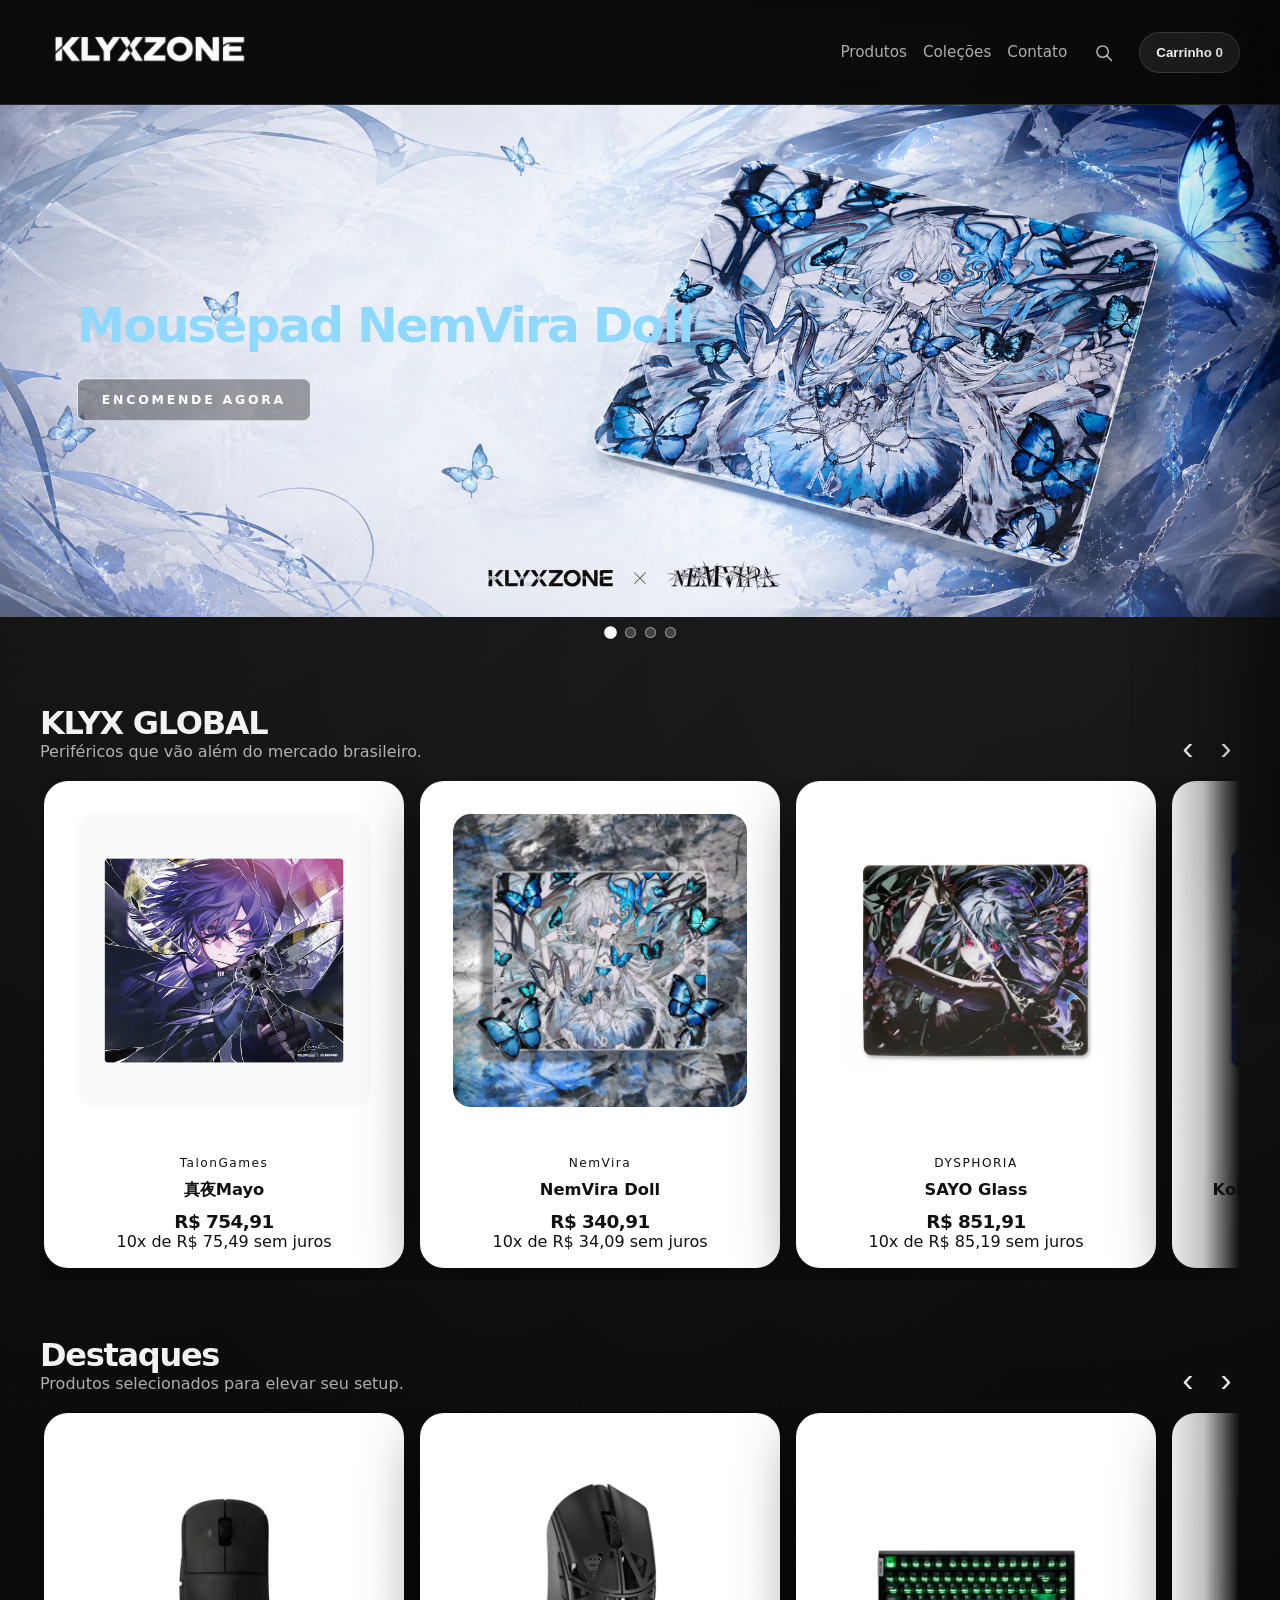
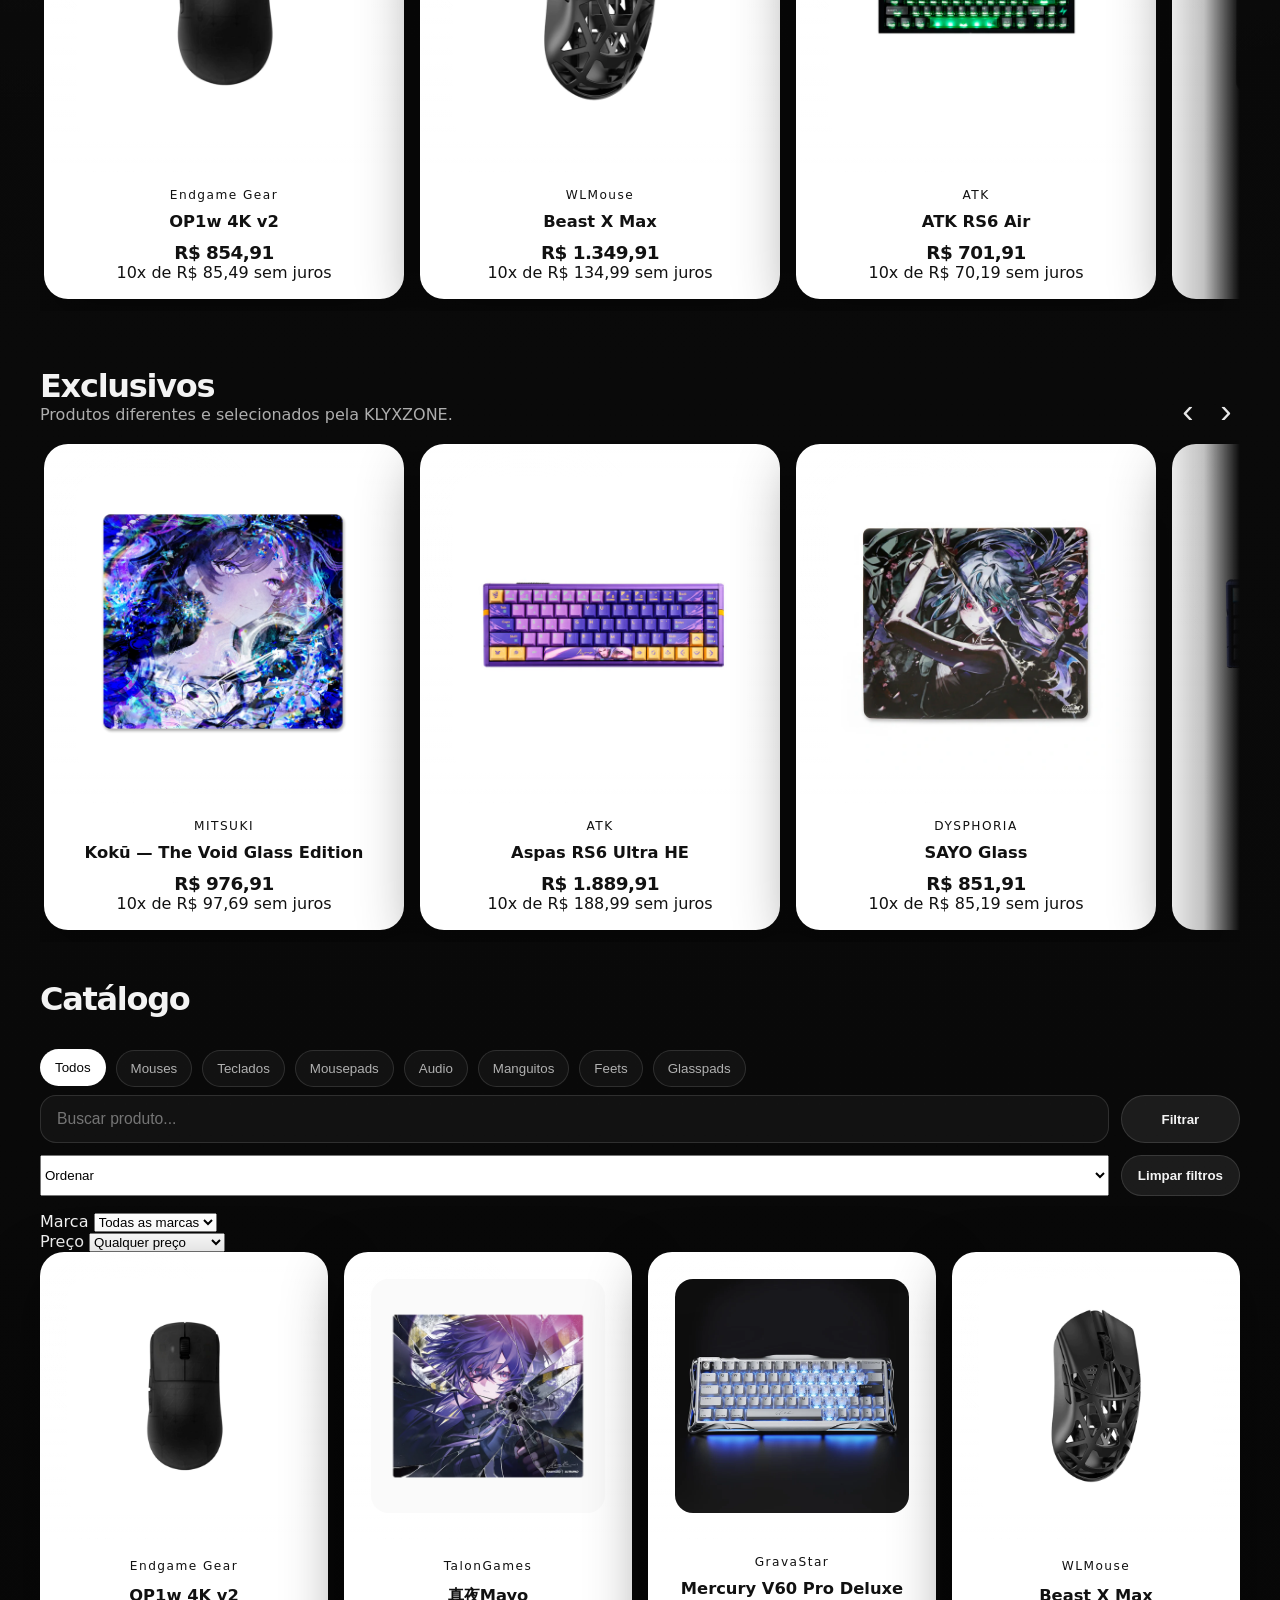
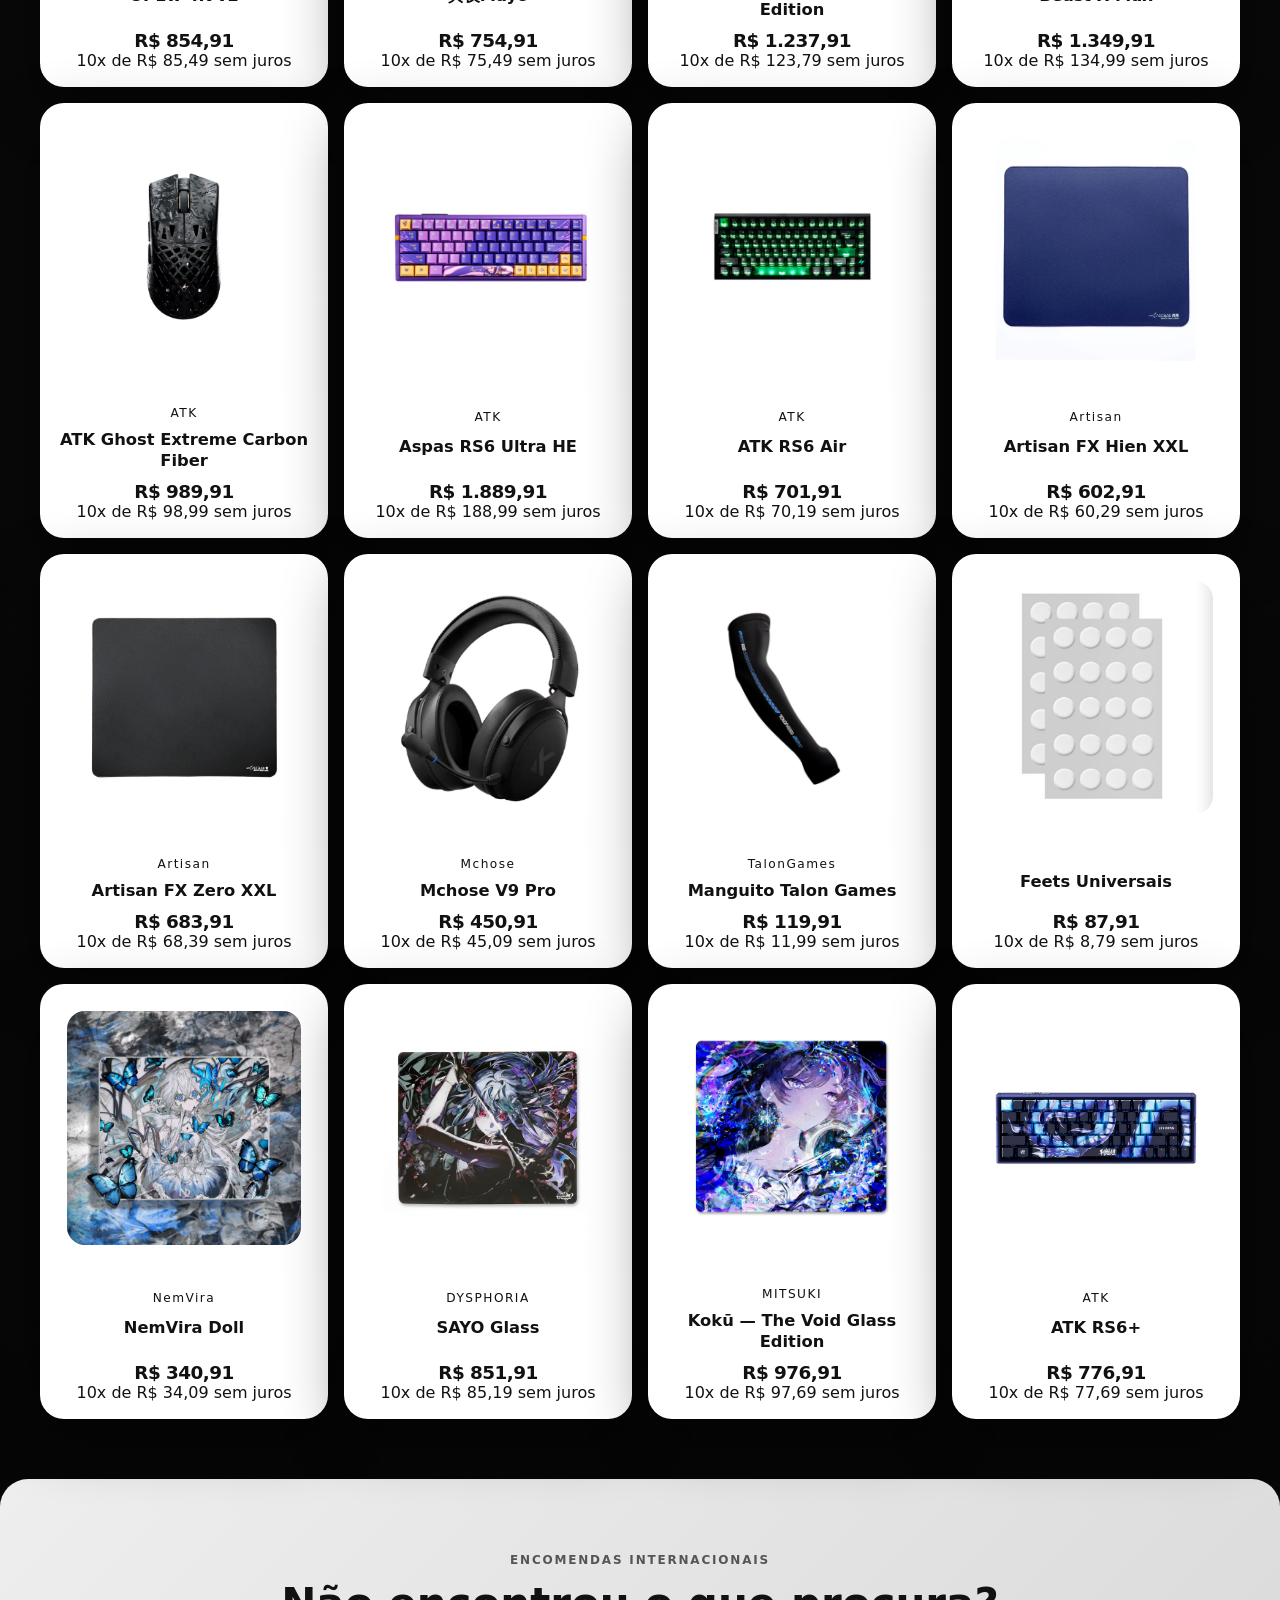
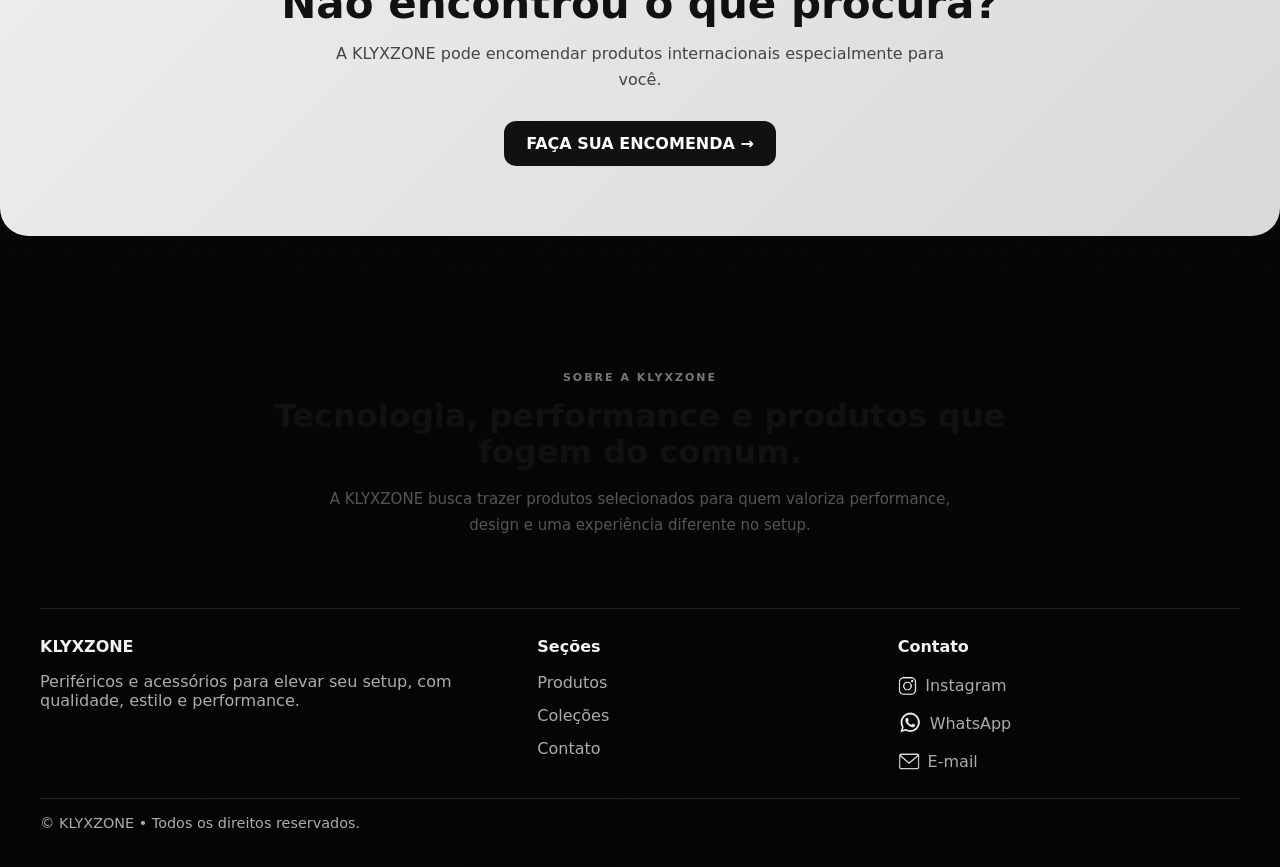
==== index.html @ a70a466b "Update index.html" ====
<!DOCTYPE html>
<html lang="pt-BR">
<head>
  <meta charset="UTF-8" />
  <meta name="viewport" 
    content="width=device-width,
    initial-scale=1.0">
  <link rel="icon" type="image/png"
    href="imagens1/favicon1.jpg">
  <title>KLYXZONE</title>
  <meta name="description" content="Catálogo moderno em preto e branco para a KLYXZONE." />
  <link rel="stylesheet" href="style.css" />
</head>
<body>
  <div class="topbar">
    <div class="wrap nav">
      <div class="brand">
        <img src="imagens1/klyxzone.png" alt="KLYXZONE" />
        
      </div>
      <div class="navlinks">
        <a href="#produtos">Produtos</a>
        <a href="#colecoes">Coleções</a>
        <a href="#contato">Contato</a>

<div class="header-search-wrap">
  <button
    class="header-search-toggle"
    id="headerSearchToggle"
    type="button"
    aria-label="Buscar"
    aria-expanded="false"
  >
    <svg viewBox="0 0 24 24" aria-hidden="true">
      <circle cx="11" cy="11" r="6.5"></circle>
      <line x1="16" y1="16" x2="21" y2="21"></line>
    </svg>
  </button>

  <div class="header-search-box" id="headerSearchBox">

  <input
    id="headerSearch"
    type="text"
    placeholder="Buscar produto..."
    autocomplete="off"
  />

  <div class="header-search-results" id="headerSearchResults"></div>

</div>
</div>

<button class="btn" id="openCart">
  Carrinho <span id="cartCount">0</span>
</button>
        
      </div>
    </div>
  </div>

  <main class="wrap">
   <section class="hero">

  <div class="hero-slider" id="heroSlider">

<!-- =========================
     BANNER 1 — MAYO
========================== -->
<div class="hero-slide active">

  <div class="hero-grid">

    <div class="hero-main">

      <img
        class="hero-banner"
        src="imagens1/bannermayo7.png"
        alt="MAYO ULTRAPAD S3"
      >  
      
      <div class="mayo-content">

  <div class="mayo-label">
    GLASSPAD
  </div>

  <div class="mayo-title">
     真夜 MAYO
  </div>

  <a href="produto.html?id=15" class="mayo-button">
    ENCOMENDE AGORA
  </a>

</div>
    </div>

  </div>

</div>

    <!-- =========================
     BANNER 2 — gravstar
========================== -->
<div class="hero-slide">
  <div class="hero-grid">

    <div class="hero-main">

      <img
        class="hero-banner"
        src="imagens1/gravstarbanner.png"
        alt="Gravastar"
      >

      <div class="gravastar-content">

        <div class="gravastar-title">
          GravaStar
        </div>

        <a href="encomendas.html" class="gravastar-button">
          ENCOMENDE AGORA
        </a>

      </div>

    </div>

  </div>
</div>


    <!-- =========================
     BANNER 3 — NEMVIRA
========================= -->

<div class="hero-slide">

  <div class="hero-grid">

    <div class="hero-main">

      <img
        class="hero-banner"
        src="imagens1/nemvirabanner.png"
        alt="Mousepad NemVira Doll"
      >

      <div class="gravastar-content">

        <div class="gravastar-title">
          Mousepad NemVira Doll
        </div>

        <a href="produto.html?id=10" class="gravastar-button">
          ENCOMENDE AGORA
        </a>

      </div>

    </div>

  </div>

</div>
    
    

    <!-- =========================
         BANNER 3 — ENCOMENDAS
    ========================== -->
    <div class="hero-slide">

  <div class="hero-grid">

    <div class="hero-main hero-order">

      <div class="hero-copy">

        <div class="hero-badge">
          ENCOMENDAS
        </div>

        <div class="eyebrow">
          Produtos exclusivos de fora do Brasil
        </div>

        <h1>
          Encomendas internacionais.
        </h1>

        <p>
          Encontre produtos exclusivos que não estão disponíveis
          no Brasil e deixe a KLYXZONE cuidar da importação para você.
        </p>

        <div class="cta-row">
          <a
            class="btn primary"
            href="encomendas.html"
          >
            Saiba mais →
          </a>
        </div>

      </div>

      <img
        class="hero-banner"
        src="imagens1/bannerglobo.png"
        alt="Encomendas internacionais"
      >

    </div>

  </div>

</div>

  </div>


  <div class="hero-dots" id="heroDots">

    <button
      class="hero-dot active"
      data-slide="0"
      aria-label="Banner 1"
    ></button>

    <button
      class="hero-dot"
      data-slide="1"
      aria-label="Banner 2"
    ></button>

    <button
    class="hero-dot"
    data-slide="2"
    aria-label="Banner 3"
  ></button>

  <button
  class="hero-dot"
  data-slide="3"
  aria-label="Banner 4"
></button>


  </div>

</section>
    <!-- =========================
     KLYX GLOBAL
========================= -->

<section class="section product-shelf" id="global">

  <div class="section-head">
    <div>
      <h2>KLYX GLOBAL</h2>
      <p>Periféricos que vão além do mercado brasileiro.</p>
    </div>

  <div class="shelf-arrows">
    <button class="shelf-arrow shelf-prev" aria-label="Produtos anteriores">‹</button>
    <button class="shelf-arrow shelf-next" aria-label="Próximos produtos">›</button>
      
    </div>
  </div>

  <div class="horizontal-products" id="globalGrid"></div>

</section>


<!-- =========================
     DESTAQUES
========================= -->

<section class="section product-shelf">

  <div class="section-head">
    <div>
      <h2>Destaques</h2>
      <p>Produtos selecionados para elevar seu setup.</p>
    </div>

   <div class="shelf-arrows">
    <button class="shelf-arrow shelf-prev" aria-label="Produtos anteriores">‹</button>
    <button class="shelf-arrow shelf-next" aria-label="Próximos produtos">›</button>
      
  </div>
</div>

  <div class="horizontal-products" id="featuredGrid"></div>

</section>


<!-- =========================
     EXCLUSIVOS
========================= -->

<section class="section product-shelf">

  <div class="section-head">
    <div>
      <h2>Exclusivos</h2>
      <p>Produtos diferentes e selecionados pela KLYXZONE.</p>
    </div>

    <div class="shelf-arrows">
    <button class="shelf-arrow shelf-prev" aria-label="Produtos anteriores">‹</button>
    <button class="shelf-arrow shelf-next" aria-label="Próximos produtos">›</button>
      
  </div>
</div>

  <div class="horizontal-products" id="exclusiveGrid"></div>

</section>

    <section class="section panel" id="produtos">
      <div class="section-head">
        <div>
          <h2>Catálogo</h2>
        </div>
      </div>

      <div class="chips" id="chips"></div>

      <div class="toolbar">

  <input
    class="search"
    id="search"
    type="text"
    placeholder="Buscar produto..."
  />

  <button class="btn" id="toggleFilters">
    Filtrar
  </button>

  <select class="sort-select" id="sortProducts">
    <option value="default">Ordenar</option>
    <option value="price-asc">Menor preço</option>
    <option value="price-desc">Maior preço</option>
    <option value="name-asc">Nome: A–Z</option>
    <option value="name-desc">Nome: Z–A</option>
  </select>

  <button class="btn" id="clearFilters">
    Limpar filtros
  </button>

</div>

<div class="filter-panel" id="filterPanel">

  <div class="filter-group">

    <label for="brandFilter">
      Marca
    </label>

    <select id="brandFilter">
      <option value="all">
        Todas as marcas
      </option>
    </select>

  </div>

  <div class="filter-group">

    <label for="priceFilter">
      Preço
    </label>

    <select id="priceFilter">
      <option value="all">
        Qualquer preço
      </option>
      <option value="300">
        Até R$ 300
      </option>
      <option value="500">
        Até R$ 500
      </option>
      <option value="700">
        Até R$ 700
      </option>
      <option value="1000">
        Até R$ 1.000
      </option>
      <option value="1500">
        Até R$ 1.500
      </option>
      <option value="1500plus">
        Acima de R$ 1.500
      </option>
    </select>

  </div>

</div>
      <div class="grid" id="grid"></div>
    </section>
  </main>


  <!-- DESTAQUE DE ENCOMENDAS -->
<section class="order-highlight">
  <div class="order-highlight-content">
    <span class="order-highlight-label">ENCOMENDAS INTERNACIONAIS</span>

    <h2>Não encontrou o que procura?</h2>

    <p>
      A KLYXZONE pode encomendar produtos internacionais
      especialmente para você.
    </p>

    <a href="encomendas.html" class="order-highlight-button">
      FAÇA SUA ENCOMENDA →
    </a>
  </div>
</section>

  <!-- SOBRE A KLYXZONE -->
<section class="about-klyxzone">
  <div class="about-klyxzone-content">
    <span class="about-klyxzone-label">SOBRE A KLYXZONE</span>

    <h2>Tecnologia, performance e produtos que fogem do comum.</h2>

    <p>
      A KLYXZONE busca trazer produtos selecionados para quem valoriza
      performance, design e uma experiência diferente no setup.
    </p>
  </div>
</section>
  

  <footer class="wrap" id="contato">
    <div class="footer-grid">
      <div>
        <h3>KLYXZONE</h3>
        <p>
          Periféricos e acessórios para elevar seu setup, com qualidade, estilo e performance.
        </p>
      </div>
      <div>
        <h3>Seções</h3>
        <a href="#produtos">Produtos</a>
        <a href="#colecoes">Coleções</a>
        <a href="#contato">Contato</a>
      </div>
      <div>
        <h3>Contato</h3>
        <a href="https://www.instagram.com/klyxzone/"target="_blank">
          <img src="imagens1/icones/instagram1.png"
          alt="instagram1">
          Instagram
        </a>
        <a href="https://wa.me/5531972247548?text=Olá!%20Gostaria%20de%20saber%20mais%20sobre%20os%20produtos%20da%20KLYXZONE." target="_blank">
          <img src="imagens1/icones/whatsapp1.png"
          alt="whatsapp1">
          WhatsApp
        </a>
        <a href="#">
          <img src="imagens1/icones/email1.png"
            alt="email1">
          E-mail</a>
      </div>
    </div>
    <div class="copyright">
         © KLYXZONE • Todos os direitos reservados.
    </div>
  </footer>

  <div class="overlay" id="overlay"></div>
  <aside class="drawer" id="drawer" aria-hidden="true">
    <div class="drawer-head">
      <strong>Carrinho</strong>
      <button class="btn" id="closeCart">Fechar</button>
    </div>
    <div class="drawer-body" id="cartItems"></div>
    <div class="drawer-foot">
      <div class="totals">
        <span>Itens</span>
        <strong id="cartItemsCount">0</strong>
      </div>
      <div class="totals">
        <span>Total</span>
        <strong id="cartTotal">R$ 0,00</strong>
      </div>
      <button class="btn primary"
        id="checkoutButton">Finalizar pedido</
                                              button>
    </div>
  </aside>
  <script src="script.js"></script>

<script>
  const headerSearchWrap =
    document.querySelector(".header-search-wrap");

  const headerSearchToggle =
    document.getElementById("headerSearchToggle");

  const headerSearch =
    document.getElementById("headerSearch");

  const headerSearchResults =
    document.getElementById("headerSearchResults");

  const moneyHeaderSearch = value =>
    value.toLocaleString("pt-BR", {
      style: "currency",
      currency: "BRL"
    });

  headerSearchToggle.addEventListener("click", () => {
    const isOpen =
      headerSearchWrap.classList.toggle("active");

    headerSearchToggle.setAttribute(
      "aria-expanded",
      isOpen
    );

    if (isOpen) {
      setTimeout(() => {
        headerSearch.focus();
      }, 300);
    } else {
      headerSearch.value = "";
      headerSearchResults.innerHTML = "";
      headerSearchResults.classList.remove("active");
    }
  });

  headerSearch.addEventListener("input", () => {
    const query =
      headerSearch.value.trim().toLowerCase();

    headerSearchResults.innerHTML = "";

    if (!query) {
      headerSearchResults.classList.remove("active");
      return;
    }

    const results = products
      .filter(product =>
        [
          product.name,
          product.desc,
          product.category,
          product.brand
        ]
          .filter(Boolean)
          .join(" ")
          .toLowerCase()
          .includes(query)
      )
      .slice(0, 5);

    if (!results.length) {
      headerSearchResults.innerHTML = `
        <div class="header-search-no-results">
          <strong>Não encontrou o que procura?</strong>
          <span>A KLYXZONE pode encomendar para você.</span>
          <a href="encomendas.html">
            FAÇA SUA ENCOMENDA →
          </a>
        </div>
      `;

      headerSearchResults.classList.add("active");
      return;
    }

    results.forEach(product => {
      const result =
        document.createElement("div");

      result.className =
        "header-search-result";

      result.innerHTML = `
        ${
          product.image
            ? `<img
                src="${product.image}"
                alt="${product.name}"
              >`
            : `<div class="header-search-result-placeholder"></div>`
        }

        <div class="header-search-result-info">

          <div class="header-search-result-name">
            ${product.name}
          </div>

          <div class="header-search-result-meta">
            ${product.brand || product.category}
          </div>

          <div class="header-search-result-price">
            ${moneyHeaderSearch(product.price)}
          </div>

        </div>
      `;

      result.addEventListener("click", () => {
        localStorage.setItem(
          "klyxSelectedProduct",
          JSON.stringify(product)
        );

        window.location.href =
          `produto.html?id=${product.id}`;
      });

      headerSearchResults.appendChild(result);
    });

    headerSearchResults.classList.add("active");
  });

  document.addEventListener("click", event => {
    if (!headerSearchWrap.contains(event.target)) {
      headerSearchWrap.classList.remove("active");

      headerSearchToggle.setAttribute(
        "aria-expanded",
        "false"
      );

      headerSearchResults.innerHTML = "";

      headerSearchResults.classList.remove("active");
    }
  });
</script>

</body>
</body>
---- style.css ----
:root {
      --bg: #070707;
      --bg-2: #0f0f10;
      --card: rgba(255,255,255,0.04);
      --card-2: rgba(255,255,255,0.07);
      --text: #f3f3f3;
      --muted: rgba(243,243,243,0.7);
      --line: rgba(255,255,255,0.12);
      --accent: #ffffff;
      --accent-2: #d8d8d8;
      --shadow: 0 20px 60px rgba(0,0,0,0.45);
      --radius: 24px;
    }
    * { box-sizing: border-box; }
    html { scroll-behavior: smooth; }
    body {
      margin: 0;
      font-family: Inter, ui-sans-serif, system-ui, -apple-system, BlinkMacSystemFont, "Segoe UI", Roboto, Arial, sans-serif;
      color: var(--text);
      background:
        radial-gradient(circle at top left, rgba(255,255,255,0.08), transparent 30%),
        radial-gradient(circle at 80% 10%, rgba(255,255,255,0.06), transparent 22%),
        linear-gradient(180deg, #050505, #0a0a0a 35%, #050505);
      min-height: 100vh;
    }
    a { color: inherit; text-decoration: none; }
    .wrap {
      width: min(1800px, calc(100% - 80px));
      margin: 0 auto;
    }
    .topbar {
      position: sticky;
      top: 0;
      z-index: 50;
      backdrop-filter: blur(14px);
      background: rgba(7,7,7,0.72);
      border-bottom: 1px solid var(--line);
    }
    .nav {
      display: flex;
      align-items: center;
      justify-content: space-between;
      gap: 16px;
      padding: 14px 0;
    }
    .brand {
      display: flex;
      align-items: center;
    }
    .brand img {
      width: 220px;
      height: auto;
      display: block;
      object-fit: contain;
      border-radius: 0;
      background: transparent;
      box-shadow: none;
}
    .brand strong {
      display: block;
      font-size: 1.05rem;
      letter-spacing: 0.12em;
    }
    .brand span {
      display: block;
      font-size: 0.84rem;
      color: var(--muted);
      margin-top: 2px;
    }
    .navlinks {
      display: flex;
      align-items: center;
      gap: 16px;
      flex-wrap: wrap;
      justify-content: flex-end;
      color: var(--muted);
      font-size: 0.95rem;
    }
    .navlinks a:hover { color: var(--text); }
     .hero {
      padding: 0 0 10px;
      width: 100vw;
      margin-left: calc(50% - 50vw);
    }
    .hero-grid {
      display: grid;
      grid-template-columns: 2fr;
      gap: 20px;
      align-items: stretch;
    }
    .hero-side, .product, .collection {
      border: 1px solid var(--line);
      background: linear-gradient(180deg, rgba(255,255,255,0.06), rgba(255,255,255,0.03));
      box-shadow: var(--shadow);
      border-radius: var(--radius);
    }
    .hero-main {
      padding: 0;
      position: relative;
      overflow: hidden;
      width: 100%;
      height: auto;
      min-height: 0;
    }
    .hero-main::after {
      content: "";
      position: absolute;
      inset: auto -80px -120px auto;
      width: 360px;
      height: 360px;
      background: radial-gradient(circle, rgba(255,255,255,0.16), transparent 68%);
      filter: blur(4px);
    }
    .k-letter {
      width: 116px;
      height: 116px;
      border-radius: 28px;
      background: #fff;
      display: grid;
      place-items: center;
      box-shadow: 0 15px 40px rgba(255,255,255,0.08);
      margin-bottom: 20px;
    }
    .k-letter img {
      width: 100%;
      height: 100%;
      object-fit: cover;
      border-radius: 28px;
    }
    .eyebrow {
      color: var(--accent-2);
      text-transform: uppercase;
      letter-spacing: 0.24em;
      font-size: 0.72rem;
      margin-bottom: 12px;
    }
    h1 {
      margin: 0;
      font-size: clamp(2.3rem, 5vw, 5.1rem);
      line-height: 0.95;
      letter-spacing: -0.06em;
      max-width: 10ch;
    }
    .hero p {
      color: var(--muted);
      max-width: 58ch;
      line-height: 1.7;
      margin: 18px 0 24px;
      font-size: 1rem;
    }
    .cta-row {
      display: flex;
      gap: 12px;
      flex-wrap: wrap;
    }
    .btn {
      border: 1px solid var(--line);
      background: rgba(255,255,255,0.08);
      color: var(--text);
      padding: 12px 16px;
      border-radius: 999px;
      font-weight: 600;
      cursor: pointer;
      transition: transform .2s ease, background .2s ease, border-color .2s ease;
    }
    .btn:hover { transform: translateY(-1px); background: rgba(255,255,255,0.12); }
    .btn.primary {
      background: #fff;
      color: #050505;
      border-color: #fff;
    }
    .hero-side {
      padding: 22px;
      display: grid;
      gap: 14px;
    }
    .stat {
      padding: 16px;
      border: 1px solid var(--line);
      border-radius: 20px;
      background: rgba(255,255,255,0.04);
    }
    .stat strong {
      display: block;
      font-size: 1.7rem;
      line-height: 1;
    }
    .stat span {
      color: var(--muted);
      font-size: 0.9rem;
    }
    .chips {
      display: flex;
      gap: 10px;
      flex-wrap: wrap;
      padding: 18px 0 8px;
    }
    .chip {
      padding: 10px 14px;
      border-radius: 999px;
      border: 1px solid var(--line);
      background: rgba(255,255,255,0.04);
      color: var(--muted);
      cursor: pointer;
      transition: background .2s ease, color .2s ease, transform .2s ease;
    }
    .chip.active, .chip:hover {
      background: #fff;
      color: #050505;
      transform: translateY(-1px);
    }
    .section {
      padding: 18px 0 0;
    }
    .section-head {
      display: flex;
      align-items: end;
      justify-content: space-between;
      gap: 20px;
      margin: 18px 0 14px;
    }
    .section-head h2 {
      margin: 0;
      font-size: clamp(1.35rem, 3vw, 2rem);
      letter-spacing: -0.04em;
    }
    .section-head p {
      margin: 0;
      color: var(--muted);
    }
    .panel {
      padding: 20px 0;
    }
    .toolbar {
      display: grid;
      grid-template-columns: 1fr auto;
      gap: 12px;
      margin-bottom: 16px;
    }
    .search {
      width: 100%;
      border: 1px solid var(--line);
      border-radius: 16px;
      background: rgba(255,255,255,0.04);
      color: var(--text);
      padding: 14px 16px;
      outline: none;
      font-size: 0.98rem;
    }
    .grid {
      display: grid;
      grid-template-columns: repeat(4, 1fr);
      gap: 16px;
    }
    /* =========================
   VITRINES HORIZONTAIS
========================= */

    .product-shelf {
      margin-top: 20px;
    }

    .shelf-arrows {
      display: flex;
      align-items: center;
      gap: 10px;
    }

    .shelf-arrow {
      width: 28px;
      height: 28px;
      padding: 0;
      border: 0;
      background: transparent;
      color: rgba(255,255,255,0.9);
      font-size: 34px;
      font-weight: 200;
      line-height: 1;
      display: flex;
      align-items: center;
      justify-content: center;
      cursor: pointer;
      transition: opacity .2s ease, transform .2s ease;
    }

    .shelf-arrow:hover {
      opacity: 0.65;
    }

    .shelf-prev:hover {
      transform: translateX(-2px);
    }

    .shelf-next:hover {
      transform: translateX(2px);
    }

    .product-shelf .section-head {
      margin-bottom: 16px;
    }

    .horizontal-products {
      display: flex;
      gap: 16px;
      overflow-x: auto;
      overflow-y: hidden;
      padding: 4px 4px 12px;
      scroll-behavior: smooth;
      scrollbar-width: thin;
    }

    .horizontal-products .product {
      flex: 0 0 360px;
      width: 360px;
      min-width: 360px;
    }

    .horizontal-products::-webkit-scrollbar {
  height: 4px;
}

   .horizontal-products::-webkit-scrollbar-track {
     background: transparent;
   }

   .horizontal-products::-webkit-scrollbar-thumb {
     background: rgba(255,255,255,0.12);
     border-radius: 999px;
    }

    .horizontal-products {
      scrollbar-width: thin;
      scrollbar-color: rgba(255,255,255,0.12) transparent;
    }
    .product {
      overflow: hidden;
      display: flex;
      flex-direction: column;
      min-height: 100%;
    }
    .thumb {
      aspect-ratio: 1 / 1;
      background:
        radial-gradient(circle at 30% 30%, rgba(255,255,255,0.12), transparent 35%),
        linear-gradient(180deg, rgba(255,255,255,0.12), rgba(255,255,255,0.03));
      border-bottom: 1px solid var(--line);
      display: grid;
      place-items: center;
      position: relative;
      overflow: hidden;
    }
    .thumb img {
  width: 82%;
  height: 82%;
  object-fit: cover;
  border-radius: 18px;
  box-shadow: none;
  background: #fff;

  position: absolute;
  inset: 0;
  margin: auto;

  transition: opacity .3s ease;
}

.thumb .product-image {
  z-index: 2;
  opacity: 1;
}

.thumb .product-image-hover {
  z-index: 1;
  opacity: 0;
}

.product:hover .product-image {
  opacity: 0;
}

.product:hover .product-image-hover {
  opacity: 1;
}

    .thumb:hover img {
      filter: grayscale(0.2) contrast(1.1);
    }
    .thumb .fallback {
      width: 78%;
      height: 78%;
      border-radius: 22px;
      display: grid;
      place-items: center;
      font-size: 2rem;
      font-weight: 800;
      letter-spacing: -0.08em;
      color: #090909;
      background: linear-gradient(145deg, #fff, #bdbdbd);
      z-index: 1;
    }
    .content {
      padding: 16px;
      display: grid;
      gap: 10px;
      flex: 1;
    }
    .tag {
      display: inline-flex;
      width: fit-content;
      gap: 8px;
      align-items: center;
      font-size: 0.76rem;
      color: var(--muted);
      text-transform: uppercase;
      letter-spacing: 0.12em;
    }
    .name {
      margin: 0;
      font-size: 1.02rem;
      line-height: 1.25;
    }
    .desc {
      margin: 0;
      color: var(--muted);
      font-size: 0.92rem;
      line-height: 1.55;
    }
    .price-row {
      display: flex;
      align-items: end;
      justify-content: space-between;
      gap: 10px;
      margin-top: auto;
    }
    .price {
      font-size: 1.15rem;
      font-weight: 800;
      letter-spacing: -0.03em;
    }
    .buy {
      border: 1px solid var(--line);
      background: #fff;
      color: #050505;
      border-radius: 999px;
      padding: 10px 14px;
      font-weight: 700;
      cursor: pointer;
      white-space: nowrap;
    }
 .collections {
  display: grid;
  grid-template-columns: repeat(3, 1fr);
  gap: 16px;
  margin-top: 16px;
  margin-bottom: 28px;
}

.collection {
  position: relative;
  min-height: 110px;
  padding: 20px 52px 20px 20px;
  display: flex;
  align-items: center;
  gap: 18px;
  border: 1px solid var(--line);
  border-radius: 18px;
  background: rgba(255,255,255,0.025);
  transition: border-color .2s ease, background .2s ease;
}

.collection:hover {
  border-color: rgba(255,255,255,0.28);
  background: rgba(255,255,255,0.05);
}

.collection-icon {
  width: 48px;
  height: 48px;
  flex: 0 0 48px;
  display: grid;
  place-items: center;
  color: #fff;
}

.collection-icon svg {
  width: 46px;
  height: 46px;
}

.collection-text {
  display: flex;
  flex-direction: column;
  gap: 5px;
}

.collection strong {
  font-size: 1.1rem;
}

.collection span {
  color: var(--muted);
  line-height: 1.45;
  font-size: 0.9rem;
}

.collection-arrow {
  position: absolute;
  right: 20px;
  top: 50%;
  transform: translateY(-50%);
  font-size: 1.5rem;
  color: #fff;
  transition: transform .2s ease;
}

.collection:hover .collection-arrow {
  transform: translate(4px, -50%);
}
    footer {
      margin-top: 26px;
      padding: 28px 0 36px;
      border-top: 1px solid var(--line);
      color: var(--muted);
    }
    .footer-grid {
      display: grid;
      grid-template-columns: 1.4fr 1fr 1fr;
      gap: 18px;
    }
    .footer-grid h3 {
      color: var(--text);
      margin: 0 0 10px;
      font-size: 1rem;
    }
    .footer-grid a {
      display: flex;
      align-items: center;
      gap: 8px;
      padding: 7px 0;
      color: var(--muted);
    }
    .footer-grid a:hover { color: var(--text); }
.footer-grid a img {
      widht: 24px;
      height: 24px;
      object-fit: contain;
}
.copyright {
      margin-top: 18px;
      padding-top: 16px;
      border-top: 1px solid var(--line);
      font-size: 0.9rem;
    }
    .drawer {
      position: fixed;
      inset: 0 0 0 auto;
      width: min(420px, 100%);
      background: #0b0b0b;
      border-left: 1px solid var(--line);
      box-shadow: -30px 0 80px rgba(0,0,0,0.5);
      transform: translateX(100%);
      transition: transform .28s ease;
      z-index: 80;
      display: flex;
      flex-direction: column;
    }
    .drawer.open { transform: translateX(0); }
    .drawer-head {
      display: flex;
      align-items: center;
      justify-content: space-between;
      padding: 18px;
      border-bottom: 1px solid var(--line);
    }
    .drawer-body {
      padding: 18px;
      overflow-y: auto;
      overflow-x: hidden;
      display: grid;
      gap: 12px;
      min-height: 0;
      overscroll-behavior: contain;
    }
    .cart-item {
      display: grid;
      grid-template-columns: 76px 1fr auto;
      gap: 12px;
      align-items: center;
      padding: 12px;
      border: 1px solid var(--line);
      border-radius: 18px;
      background: rgba(255,255,255,0.04);
    }
    .cart-item img, .cart-item .fallback {
      width: 76px;
      height: 76px;
      border-radius: 16px;
      object-fit: cover;
      background: #fff;
    }
    .cart-item .fallback {
      display: grid;
      place-items: center;
      color: #111;
      font-weight: 800;
    }
    .cart-item strong {
      display: block;
      margin-bottom: 4px;
    }
    .cart-item small {
      color: var(--muted);
    }
.cart-item > div:nth-child(2) {
      min-width: 0;
}
.cart.item small {
      display: block;
      white-space: nowrap;
}
.cart-item > di:nth-child(2) .btn {
      widht:38px;
      height: 38px;
      padding: 0;
      margin-top: 8px;
      display: inline-flex;
      align-items: center;
      justify-content: center;
}
    .drawer-foot {
      margin-top: auto;
      padding: 18px;
      border-top: 1px solid var(--line);
      display: grid;
      gap: 12px;
      flex-shrink: 0;
    }
    .totals {
      display: flex;
      justify-content: space-between;
      color: var(--muted);
    }
    .totals strong {
      color: var(--text);
    }
    .overlay {
      position: fixed;
      inset: 0;
      background: rgba(0,0,0,0.42);
      opacity: 0;
      pointer-events: none;
      transition: opacity .2s ease;
      z-index: 70;
    }
    .overlay.open {
      opacity: 1;
      pointer-events: auto;
    }
.hero-product {
  position: absolute;
  right: 0;
  top: 50%;
  transform: translateY(-50%);

  width: 100%;
  max-width: none;
  height: 100%;

  object-fit: cover;
  object-position: center;

  border-radius: 28px;
  opacity: 0.95;

  -webkit-mask-image: linear-gradient(
    to right,
    transparent 0%,
    rgba(0,0,0,0.35) 12%,
    black 30%,
    black 100%
  );

  mask-image: linear-gradient(
    to right,
    transparent 0%,
    rgba(0,0,0,0.35) 12%,
    black 30%,
    black 100%
  );
}
.quantity-row {
  display: flex;
  align-items: center;
  gap: 8px;
  margin-top: 6px;
  font-size: 13px;
  color: var(--muted);
}

.quantity-row .btn {
  width: 32px;
  height: 32px;
  padding: 0;
  display: inline-flex;
  align-items: center;
  justify-content: center;
  font-size: 14px;
}

.quantity-row span {
  font-size: 13px;
  color: var(--muted);
}
.product {
  transition: transform .3s ease, box-shadow .3s ease;
  opacity: 0;
  transform: translateY(20px);
  animation: fadeInUp .6s ease forwards;
}
.product:hover {
  transform: scale(1.07);
  box-shadow: 0 25px 60px rgba(0,0,0,0.45);
  border-color: rgba(255,255,255,0.25);
}
@keyframes fadeInUp {
  to { opacity: 1; transform: translateY(0); }
}



    @media (max-width: 1024px) {
          .grid, .collections, .footer-grid {
        grid-template-columns: 1fr 1fr;
      }
    }
    @media (max-width: 760px) {

  .wrap {
    width: calc(100% - 28px);
  }

  /* NAVBAR */
  .nav {
    flex-direction: row;
    align-items: center;
    padding: 10px 0;
  }

  .brand {
    gap: 9px;
  }

  .brand img {
    width: 145px;
    height: auto;
    border-radius: 0;
    background: transparent;
    box-shadow: none;
  }

  .brand strong {
    font-size: 0.9rem;
  }

  .brand span {
    font-size: 0.7rem;
  }

  .navlinks {
    gap: 8px;
    flex-wrap: nowrap;
    justify-content: flex-end;
    font-size: 0.75rem;
  }

  .navlinks a {
    display: none;
  }

  .navlinks .btn {
    padding: 9px 11px;
    font-size: 0.75rem;
  }


  /* HERO */
  .hero {
    padding: 18px 0 8px;
  }

  .hero-grid {
    grid-template-columns: 1fr;
  }

  .hero-main {
   min-height: 0;
   height: auto;
   padding: 18px;
   border-radius: 18px;
 }

  .hero-main > *:not(.hero-product) {
    position: relative;
    z-index: 4;
  }


  /* LOGO K */
  .k-letter {
    width: 48px;
    height: 48px;
    border-radius: 13px;
    margin-bottom: 8px;
  }

  .k-letter img {
    border-radius: 13px;
  }


  /* TEXTO DO HERO — MOBILE */

.hero-slide .hero-copy {
  position: relative;
  z-index: 10;
  width: 52%;
  max-width: 52%;
}

.eyebrow {
  font-size: 0.45rem;
  letter-spacing: 0.16em;
  margin-bottom: 6px;
}

h1 {
  font-size: clamp(1.45rem, 6vw, 2rem);
  max-width: 100%;
  line-height: 0.95;
}

.hero p {
  max-width: 100%;
  font-size: 0.62rem;
  line-height: 1.3;
  margin: 6px 0 8px;
}
          /* BOTÕES DO HERO — MOBILE */
.cta-row {
  display: flex;
  gap: 6px;
  margin-top: 8px;
}

.cta-row .btn {
  font-size: 0.65rem;
  padding: 7px 11px;
  white-space: nowrap;
}


  /* BOTÕES DO HERO — MOBILE */

.cta-row {
  display: flex;
  gap: 6px;
  flex-wrap: nowrap;
}

.cta-row .btn {
  padding: 7px 10px;
  font-size: 0.65rem;
  white-space: nowrap;
}


  /* ESCONDE ESTATÍSTICAS NO CELULAR */
  .hero-side {
    display: none;
  }


  /* IMAGEM DO HERO */
  .hero-product {
    right: -3%;
    width: 64%;
    height: 100%;
    max-width: none;

    object-fit: cover;
    object-position: center;

    border-radius: 18px;
    opacity: 0.95;

    z-index: 1;
  }
   /* BANNER DE ENCOMENDAS — MOBILE */

  .hero-copy {
    max-width: 48%;
  }

  .hero-badge {
  font-size: 0.5rem;
  padding: 4px 9px;
  letter-spacing: 0.13em;
  margin-bottom: 7px;
}

  .hero-globe {
  right: 20%;
  width: 100%;
  max-width: none;
  height: 100%;

  object-fit: cover;
  object-position: center;

  opacity: 0.96;

  -webkit-mask-image: none;
  mask-image: none;
}

  .hero-dots {
    gap: 7px;
    margin-top: 7px;
  }

  .hero-dot {
    width: 8px;
    height: 8px;
  }


  /* TÍTULOS */
  .section-head {
    align-items: flex-start;
    flex-direction: column;
    gap: 6px;
  }


  /* COLEÇÕES */
/* COLEÇÕES — MOBILE */
.collections {
  display: grid;
  grid-template-columns: repeat(3, minmax(0, 1fr));
  gap: 12px;
  margin-top: 12px;
  margin-bottom: 18px;
}

.collection {
  min-width: 0;
  min-height: 145px;
  padding: 14px 12px;
  display: flex;
  align-items: flex-start;
  gap: 8px;
  border-radius: 16px;
}

.collection-icon {
  width: 34px;
  height: 34px;
  flex: 0 0 34px;
}

.collection-icon svg {
  width: 34px;
  height: 34px;
}

.collection-text {
  min-width: 0;
  gap: 4px;
}

.collection strong {
  font-size: 0.82rem;
}

.collection span {
  font-size: 0.62rem;
  line-height: 1.35;
}

.collection-arrow {
  right: 9px;
  top: 22px;
  font-size: 1rem;
}


  /* PRODUTOS — 2 POR LINHA */
  .grid {
    grid-template-columns: repeat(2, minmax(0, 1fr));
    gap: 10px;
  }

  .product {
    border-radius: 16px;
  }

  .thumb {
    aspect-ratio: 1 / 1;
  }

  .thumb img {
    width: 86%;
    height: 86%;
  }

  .content {
    padding: 11px;
    gap: 7px;
  }

  .name {
    font-size: 0.88rem;
  }

  .desc {
    font-size: 0.76rem;
    line-height: 1.4;
  }

  .price {
    font-size: 0.92rem;
  }

  .price-row {
    flex-direction: column;
    align-items: flex-start;
  }

  .buy {
    width: 100%;
    text-align: center;
    padding: 8px 10px;
    font-size: 0.78rem;
  }


  /* BUSCA */
  .toolbar {
    grid-template-columns: 1fr;
  }


  /* RODAPÉ */
  .footer-grid {
    grid-template-columns: 1fr;
  }
 VITRINES HORIZONTAIS — MOBILE 

.horizontal-products {
  gap: 10px;
  padding-bottom: 10px;
}

.horizontal-products .product {
  flex: 0 0 220px;
  width: 220px;
  min-width: 220px;
}
}

/* =========================
   HERO — CARROSSEL
========================= */

.hero-slider {
  width: 100%;
  overflow: hidden;
  cursor: grab;
  user-select: none;
  touch-action: pan-y;
}

.hero-slider.dragging {
  cursor: grabbing;
}

.hero-slide {
  display: none;
  width: 100%;
}

.hero-slide.active {
  display: block;
  animation: heroSlideIn 0.55s ease;
}

@keyframes heroSlideIn {
  from {
    opacity: 0;
    transform: translateX(18px);
  }

  to {
    opacity: 1;
    transform: translateX(0);
  }
}

/* TEXTO DO BANNER — ENTRADA SUAVE */

.hero-slide.active .hero-copy {
  animation: heroTextUp 0.65s cubic-bezier(0.22, 1, 0.36, 1) both;
}

@keyframes heroTextUp {
  from {
    opacity: 0;
    transform: translateY(28px);
  }

  to {
    opacity: 1;
    transform: translateY(0);
  }
}


/* =========================
   BANNER DE ENCOMENDAS
========================= */

.hero-order {
  position: relative;
}

.hero-copy {
  position: relative;
  z-index: 5;
  max-width: 48%;
}

.hero-badge {
  display: inline-flex;
  align-items: center;

  padding: 8px 14px;
  margin-bottom: 12px;

  border: 1px solid rgba(255,255,255,0.25);
  border-radius: 999px;

  background: rgba(255,255,255,0.04);

  color: #fff;

  font-size: 0.72rem;
  font-weight: 700;
  letter-spacing: 0.18em;
}

.hero-globe {
  position: absolute;
  right: 0;
  width: 100%;
  max-width: none;
  height: 100%;

  object-fit: cover;
  object-position: right center;

  opacity: 0.96;

  -webkit-mask-image: none;
  mask-image: none;
}


/* =========================
   BOLINHAS
========================= */

.hero-dots {
  display: flex;
  align-items: center;
  justify-content: center;

  gap: 9px;
  margin-top: 10px;
}

.hero-dot {
  width: 11px;
  height: 11px;

  padding: 0;

  border: 1px solid rgba(255,255,255,0.45);
  border-radius: 50%;

  background: rgba(255,255,255,0.18);

  cursor: pointer;

  transition:
    transform .2s ease,
    background .2s ease,
    border-color .2s ease;
}

.hero-dot:hover {
  transform: scale(1.15);
}

.hero-dot.active {
  background: #fff;
  border-color: #fff;
  transform: scale(1.15);
}
/* BANNER 1 — KLYX 3D */
.hero-slide:first-child .hero-product {
  width: 68%;
  height: 100%;
  right: -2%;
  top: 50%;

  object-fit: contain;
  object-position: center;

  transform: translateY(-50%);

  filter: grayscale(1) contrast(1.15);

  z-index: 2;
}

/* BANNER 2 — GLOBO */
.hero-slide:nth-child(4) .hero-globe {
  position: absolute;

  inset: 0;

  width: 102%;
  height: 102%;

  object-fit: cover;
  object-position: right center;

  transform: scale(1.18);
  transform-origin: right center;

  opacity: 0.72;

  z-index: 1;

  -webkit-mask-image: linear-gradient(
    to right,
    transparent 0%,
    rgba(0,0,0,0.08) 20%,
    rgba(0,0,0,0.45) 38%,
    rgba(0,0,0,0.82) 58%,
    black 75%,
    black 100%
  );

  mask-image: linear-gradient(
    to right,
    transparent 0%,
    rgba(0,0,0,0.08) 20%,
    rgba(0,0,0,0.45) 38%,
    rgba(0,0,0,0.82) 58%,
    black 75%,
    black 100%
  );
}

/* TEXTO SEMPRE NA FRENTE */
.hero-slide .hero-copy {
  position: relative;
  z-index: 10;
  width: 50%;
  max-width: 50%;
}


/* MOBILE */
@media (max-width: 760px) {

  .hero-slide:nth-child(4) .hero-globe {
  position: absolute;

  inset: 0;

  width: 100%;
  height: 100%;

  object-fit: cover;
  object-position: right center;

  transform: scale(1.18);
  transform-origin: right center;

  opacity: 1;

  z-index: 1;
}

  .hero-slide .hero-copy {
    z-index: 10;
  }

}
/* =========================
   PRODUCT PAGE
========================= */

/* =========================
   PRODUCT PAGE — GALERIA
========================= */

.product-page {
  display: grid;
  grid-template-columns: minmax(0, 0.92fr) minmax(360px, 0.78fr);
  gap: 42px;
  padding: 32px 0 30px;
  align-items: start;
}

.product-gallery {
  min-width: 0;
  max-width: 760px;
}

/* FOTO PRINCIPAL */
.product-main-image {
  width: 100%;
  aspect-ratio: 1.12 / 1;
  border: 1px solid var(--line);
  border-radius: 22px;
  background: #fff;
  display: flex;
  align-items: center;
  justify-content: center;
  overflow: hidden;
  position: relative;
}

.product-main-image img {
  width: 100%;
  height: 100%;
  object-fit: contain;
  padding: 28px;
  transition: opacity .22s ease, transform .22s ease;
}

/* MINIATURAS */
.product-thumbnails {
  display: flex;
  gap: 10px;
  margin-top: 18px;
  overflow-x: auto;
  scrollbar-width: thin;
  padding-bottom: 3px;
}

.product-thumbnail {
  flex: 0 0 76px;
  width: 76px;
  height: 76px;
  padding: 7px;
  border: 1px solid var(--line);
  border-radius: 12px;
  background: #fff;
  cursor: pointer;
  transition: border-color .2s ease, transform .2s ease;
}

.product-thumbnail:hover {
  transform: translateY(-2px);
}

.product-thumbnail img {
  width: 100%;
  height: 100%;
  object-fit: contain;
}

.product-thumbnail.active {
  border-color: rgba(255,255,255,0.65);
}

.product-info {
  padding: 12px 0;
}

.product-category {
  color: var(--muted);
  font-size: 13px;
  letter-spacing: 0.12em;
  margin-bottom: 12px;
}

.product-info h1 {
  font-size: clamp(2rem, 4vw, 3.4rem);
  line-height: 1;
  margin: 0 0 22px;
}

.product-price {
  font-size: 1.9rem;
  font-weight: 800;
}

.product-installments {
  margin-top: 7px;
  color: var(--muted);
}

.product-installments strong {
  color: var(--text);
}

.product-payment {
  margin-top: 22px;
  padding: 14px;
  border: 1px solid var(--line);
  border-radius: 14px;
  background: rgba(255,255,255,0.03);
  color: var(--muted);
}

.product-quantity {
  margin-top: 28px;
}

.product-quantity > span {
  display: block;
  font-size: 12px;
  letter-spacing: 0.12em;
  color: var(--muted);
  margin-bottom: 10px;
}

.product-quantity-controls {
  width: 190px;
  height: 48px;
  border: 1px solid var(--line);
  border-radius: 12px;
  display: flex;
  align-items: center;
  justify-content: space-between;
  overflow: hidden;
}

.product-quantity-controls button {
  width: 48px;
  height: 100%;
  border: 0;
  background: transparent;
  color: var(--text);
  font-size: 20px;
  cursor: pointer;
}

.product-quantity-controls button:hover {
  background: rgba(255,255,255,0.06);
}

.product-quantity-controls strong {
  font-size: 14px;
}

.product-add-button {
  width: 100%;
  height: 52px;
  margin-top: 18px;
  border: 1px solid rgba(255,255,255,0.2);
  border-radius: 12px;
  background: #fff;
  color: #080808;
  font-weight: 800;
  letter-spacing: 0.12em;
  cursor: pointer;
  transition: .2s ease;
}

.product-add-button:hover {
  background: #e9e9e9;
  transform: translateY(-1px);
}

.product-shipping {
  margin-top: 28px;
  padding-top: 24px;
  border-top: 1px solid var(--line);
}

.shipping-form {
  display: flex;
  gap: 8px;
  margin-top: 12px;
}

.shipping-form input {
  flex: 1;
  min-width: 0;
  height: 44px;
  padding: 0 14px;
  border: 1px solid var(--line);
  border-radius: 10px;
  background: rgba(255,255,255,0.04);
  color: var(--text);
  outline: none;
}

.shipping-form button {
  height: 44px;
  padding: 0 18px;
  border: 1px solid var(--line);
  border-radius: 10px;
  background: rgba(255,255,255,0.08);
  color: var(--text);
  cursor: pointer;
}

.shipping-form button:hover {
  background: rgba(255,255,255,0.13);
}

#shippingResult {
  display: block;
  margin-top: 10px;
  color: var(--muted);
}

.product-description {
  margin-top: 32px;
  line-height: 1.7;
  color: var(--muted);
}

.product-description h2,
.product-specs h2 {
  color: var(--text);
  margin-bottom: 12px;
}

.product-specs {
  padding: 30px 0 80px;
  border-top: 1px solid var(--line);
}

.specs-grid {
  display: grid;
  grid-template-columns: repeat(2, minmax(0, 1fr));
  gap: 12px;
}

.spec-item {
  padding: 18px;
  border: 1px solid var(--line);
  border-radius: 16px;
  background: rgba(255,255,255,0.03);
}


/* CLICÁVEL */

.product {
  cursor: pointer;
}

.product .buy {
  cursor: pointer;
}


/* MOBILE */

@media (max-width: 850px) {

  .product-page {
    grid-template-columns: 1fr;
    gap: 30px;
    padding-top: 25px;
  }

  .product-info h1 {
    font-size: 2.2rem;
    max-width: none;
  }

  .specs-grid {
    grid-template-columns: 1fr;
  }

}

/* =========================
   PÁGINA DE ENCOMENDAS
========================= */

.order-page {
  padding: 70px 0 100px;
  max-width: 1000px;
  margin: 0 auto;
}

.order-header {
  text-align: center;
  margin-bottom: 55px;
}

.order-eyebrow {
  color: var(--muted);
  font-size: 0.72rem;
  letter-spacing: 0.22em;
  margin-bottom: 14px;
}

.order-header h1 {
  max-width: none;
  margin: 0;
  font-size: clamp(2.5rem, 6vw, 5rem);
  line-height: 0.95;
}

.order-header p {
  max-width: 600px;
  margin: 22px auto 0;
  color: var(--muted);
  line-height: 1.7;
}


/* ETAPAS */

.order-steps {
  display: grid;
  gap: 14px;
}

.order-step {
  display: grid;
  grid-template-columns: 70px 1fr;
  gap: 22px;
  align-items: start;

  padding: 26px;

  border: 1px solid var(--line);
  border-radius: 20px;

  background: rgba(255,255,255,0.03);
}

.order-step-number {
  font-size: 0.8rem;
  color: var(--muted);
  letter-spacing: 0.12em;
  padding-top: 5px;
}

.order-step h2 {
  margin: 0 0 8px;
  font-size: 1.15rem;
}

.order-step p {
  margin: 0;
  color: var(--muted);
  line-height: 1.6;
}


/* AVISO */

.order-notice {
  margin-top: 30px;
  padding: 24px;

  border: 1px solid var(--line);
  border-radius: 18px;

  background: rgba(255,255,255,0.025);
}

.order-notice strong {
  display: block;
  margin-bottom: 8px;
}

.order-notice p {
  margin: 0;
  color: var(--muted);
  line-height: 1.6;
}


/* BOTÃO */

.order-action {
  display: flex;
  justify-content: center;
  margin-top: 35px;
}

.order-action .btn {
  padding: 14px 24px;
}


/* MOBILE */

@media (max-width: 760px) {

  .order-page {
    padding: 45px 0 70px;
  }

  .order-header {
    margin-bottom: 35px;
  }

  .order-header h1 {
    font-size: 2.4rem;
  }

  .order-header p {
    font-size: 0.9rem;
  }

  .order-step {
    grid-template-columns: 45px 1fr;
    gap: 12px;
    padding: 20px;
    border-radius: 16px;
  }

  .order-step h2 {
    font-size: 1rem;
  }

  .order-step p {
    font-size: 0.86rem;
  }

}

.product-breadcrumb {
  display: flex;
  align-items: center;
  gap: 8px;
  margin-bottom: 14px;
  color: var(--muted);
  font-size: 0.76rem;
  letter-spacing: 0.02em;
}

.product-breadcrumb a {
  transition: color .2s ease;
}

.product-breadcrumb a:hover {
  color: var(--text);
}

.product-breadcrumb span {
  opacity: 0.55;
}

.product-breadcrumb .current {
  color: rgba(243,243,243,0.5);
}

/* =========================================
   HERO — MAYO
========================================= */

.hero-slider {
  position: relative;
}

.hero-slide:first-child {
  display: block;
  position: relative;
  visibility: visible;
}

.hero-slide:not(:first-child) {
  position: absolute;
  inset: 0;
  width: 100%;
  visibility: hidden;
}


.hero-slide.active {
  visibility: visible;
}


.hero-slide:nth-child(4) .hero-order {
  position: absolute;
  inset: 0;
  width: 100%;
  height: 100%;
}


.hero-slide:nth-child(4) .hero-copy {
  position: absolute;
  left: 4%;
  top: 50%;
  width: 46%;
  max-width: 46%;
  z-index: 10;

  transform: translateY(-50%);
}

.hero-banner {
  display: block;
  width: 100%;
  height: auto;
}

.hero-slide:nth-child(4).active .hero-copy {
  animation: heroOrderTextUp 0.65s cubic-bezier(0.22, 1, 0.36, 1) both;
}

@keyframes heroOrderTextUp {
  from {
    opacity: 0;
    transform: translateY(calc(-50% + 28px));
  }

  to {
    opacity: 1;
    transform: translateY(-50%);
  }
}

.hero-slider img {
  user-select: none;
  -webkit-user-drag: none;
  user-drag: none;
  pointer-events: none;
}

.hero-slide:nth-child(4).active .hero-copy {
  animation: heroOrderTextUp 0.65s cubic-bezier(0.22, 1, 0.36, 1) both;
}

@keyframes heroOrderTextUp {
  from {
    opacity: 0;
    transform: translateY(calc(-50% + 35px));
  }

  to {
    opacity: 1;
    transform: translateY(-50%);
  }
}

/* BOTÃO DO BANNER MAYO */
.mayo-button {
  position: absolute;
  left: 7%;
  top: 68%;
  z-index: 10;

  display: inline-flex;
  align-items: center;
  justify-content: center;

  margin-top: 19px;
  margin-left: -8px;
  

  padding: 11px 20px;

  background: rgba(255, 255, 255, 0.08);
  border: 1px solid rgba(255, 255, 255, 0.8);
  border-radius: 7px;

  color: #fff;
  font-size: 0.78rem;
  font-weight: 700;
  letter-spacing: 0.08em;

  text-decoration: none;
  backdrop-filter: blur(6px);

  opacity: 0;
  transform: translateY(28px);

  animation: mayoButtonUp 0.7s cubic-bezier(0.22, 1, 0.36, 1) 0.25s forwards;
}

.mayo-button:hover {
  background: rgba(255, 255, 255, 0.16);
  border-color: #fff;
}

@keyframes mayoButtonUp {
  from {
    opacity: 0;
    transform: translateY(28px);
  }

  to {
    opacity: 1;
    transform: translateY(0);
  }
}

/* =========================================
   HERO — SLIDES
========================================= */

.hero-slide:first-child {
  display: block;
  position: relative;
  visibility: hidden;
}

.hero-slide:first-child.active {
  visibility: visible;
}

.hero-slide:not(:first-child) {
  display: block;
  position: absolute;
  inset: 0;
  width: 100%;
  visibility: hidden;
}

.hero-slide:not(:first-child).active {
  visibility: visible;
}


/* =========================================
   BOTÃO MAYO
========================================= */

.mayo-button {
  position: absolute;
  left: 6%;
  top: 61%;
  z-index: 20;

  display: inline-flex;
  align-items: center;
  justify-content: center;

  padding: 15px 28px;

  background: rgba(255, 255, 255, 0.08);
  border: 1px solid rgba(255, 255, 255, 0.85);
  border-radius: 8px;

  color: #fff;
  font-size: 0.95rem;
  font-weight: 800;
  letter-spacing: 0.08em;

  text-decoration: none;
  backdrop-filter: blur(6px);

  opacity: 0;
  transform: translateY(35px);
}

.hero-slide:first-child.active .mayo-button {
  animation: mayoButtonUp 0.7s cubic-bezier(0.22, 1, 0.36, 1) both;
}

.mayo-button:hover {
  background: rgba(255, 255, 255, 0.16);
  border-color: #fff;
}

@keyframes mayoButtonUp {
  from {
    opacity: 0;
    transform: translateY(35px);
  }

  to {
    opacity: 1;
    transform: translateY(0);
  }
}


/* =========================================
   CONTEÚDO DO BANNER MAYO
========================================= */

.mayo-content {
  position: absolute;
  left: 6%;
  top: 43%;
  z-index: 20;

  display: flex;
  flex-direction: column;
  align-items: flex-start;
}

/* GLASSPAD */
.mayo-label {
  margin-bottom: 14px;

  color: rgba(255, 255, 255, 0.75);
  font-size: 0.72rem;
  font-weight: 700;
  letter-spacing: 0.28em;
  text-transform: uppercase;
}

/* NOME DO PRODUTO */
.mayo-title {
  margin-bottom: 32px;

  color: #fff;
  font-size: clamp(1.45rem, 2.2vw, 2rem);
  font-weight: 800;
  letter-spacing: -0.04em;
  line-height: 1;
  white-space: nowrap;
}

/* BOTÃO */
.mayo-button {
  display: inline-flex;
  align-items: center;
  justify-content: center;

  padding: 13px 27px;

  background: rgba(0, 0, 0, 0.3);
  border: 1px solid rgba(255, 255, 255, 0.8);
  border-radius: 8px;

  color: #fff;
  font-size: 0.84rem;
  font-weight: 800;
  letter-spacing: 0.07em;

  white-space: nowrap;
  text-decoration: none;
  backdrop-filter: blur(6px);

  opacity: 0;
  transform: translateY(28px);
}

/* ANIMAÇÃO */
.hero-slide:first-child.active .mayo-label {
  animation: mayoContentUp 0.5s cubic-bezier(0.22, 1, 0.36, 1) 0.05s both;
}

.hero-slide:first-child.active .mayo-title {
  animation: mayoContentUp 0.55s cubic-bezier(0.22, 1, 0.36, 1) 0.12s both;
}

.hero-slide:first-child.active .mayo-button {
  animation: mayoContentUp 0.6s cubic-bezier(0.22, 1, 0.36, 1) 0.2s both;
}

@keyframes mayoContentUp {
  from {
    opacity: 0;
    transform: translateY(28px);
  }

  to {
    opacity: 1;
    transform: translateY(0);
  }
}

.mayo-button:hover {
  background: rgba(255, 255, 255, 0.12);
  border-color: #fff;
}


/* =========================================
   TEXTO DO BANNER DE ENCOMENDAS
========================================= */

.hero-slide:nth-child(3) .hero-copy {
  position: absolute;
  left: 4%;
  top: 50%;
  z-index: 10;

  width: 46%;
  max-width: 46%;

  transform: translateY(-50%);
}

/* Mantém a animação, mas faz o texto subir reto */
.hero-slide:nth-child(3).active .hero-copy {
  animation: encomendasTextUp 0.65s cubic-bezier(0.22, 1, 0.36, 1) both;
}

@keyframes encomendasTextUp {
  from {
    opacity: 0;
    transform: translateY(calc(-50% + 28px));
  }

  to {
    opacity: 1;
    transform: translateY(-50%);
  }
}


.horizontal-products {
  position: relative;
  overflow-x: auto;

  mask-image: linear-gradient(
    to right,
    black 0%,
    black 93%,
    rgba(120,120,120,0.75) 97%,
    rgba(120,120,120,0) 100%
  );

  -webkit-mask-image: linear-gradient(
    to right,
    black 0%,
    black 93%,
    rgba(120,120,120,0.75) 97%,
    rgba(120,120,120,0) 100%
  );
}

/* =========================
   CARRINHO — TOPO E RODAPÉ FIXOS
========================= */

.drawer {
  height: 100vh;
  max-height: 100vh;
}

.drawer-head {
  flex-shrink: 0;
}

.drawer-body {
  flex: 1;
  min-height: 0;
  overflow-y: auto;
  overflow-x: hidden;
}

.drawer-foot {
  flex-shrink: 0;
  margin-top: 0;
}

.drawer {
  position: fixed !important;
  top: 0;
  right: 0;
  bottom: 0;
  height: 100vh;
  max-height: 100vh;
}


/* =========================================
   CONTEÚDO DO BANNER GRAVASTAR
========================================= */

.gravastar-content {
  position: absolute;
  left: 6%;
  top: 50%;
  transform: translateY(-50%);

  z-index: 20;

  display: flex;
  flex-direction: column;
  align-items: flex-start;
}

/* NOME */

.gravastar-title {
  margin-bottom: 28px;

  color: #fff;
  font-size: clamp(2rem, 3.8vw, 3.2rem);
  font-weight: 800;
  letter-spacing: -0.04em;
  line-height: 1;
}

/* BOTÃO */

.gravastar-button {
  display: inline-flex;
  align-items: center;
  justify-content: center;

  padding: 13px 24px;

  background: rgba(0, 0, 0, 0.35);
  border: 1px solid rgba(255, 255, 255, 0.8);
  border-radius: 8px;

  color: #fff;
  text-decoration: none;

  font-size: 0.78rem;
  font-weight: 800;
  letter-spacing: 0.22em;
  text-transform: uppercase;

  transition:
    background .2s ease,
    border-color .2s ease,
    transform .2s ease;
}

.gravastar-button:hover {
  background: rgba(255, 255, 255, 0.12);
  border-color: #fff;
  transform: translateY(-2px);
}

/* ANIMAÇÃO */

.hero-slide.active .gravastar-content {
  animation: gravastarContentUp 0.65s cubic-bezier(0.22, 1, 0.36, 1) both;
}

@keyframes gravastarContentUp {
  from {
    opacity: 0;
    transform: translateY(calc(-50% + 25px));
  }

  to {
    opacity: 1;
    transform: translateY(-50%);
  }
}

/* TESTE — CARDS BRANCOS */
.product {
  background: #fff;
}

.product .name,
.product .price,
.product .installment,
.product .tag {
  color: #111;
}

.hero-slide:nth-child(3) .gravastar-title {
  color: #8fd8ff;
}

.product .content {
  text-align: center;
}

.product .tag {
  justify-content: center;
  margin-left: auto;
  margin-right: auto;
}

.product .price-row {
  justify-content: center;
}



.product .tag {
  text-transform: none;
}

/* =========================
   PRODUTOS RELACIONADOS
========================= */

.related-products {
  padding: 10px 0 80px;
}

.related-products .section-head {
  margin-bottom: 16px;
}

#relatedProducts {
  display: flex;
  gap: 16px;
  overflow-x: auto;
  overflow-y: hidden;
  padding: 4px 4px 12px;
}

#relatedProducts .product {
  flex: 0 0 360px;
  width: 360px;
  min-width: 360px;
}


/* TESTE — efeito de produto flutuando */
.product .thumb img {
  transition: transform 0.35s ease;
}

.product:hover .thumb img {
  transform: translateY(-8px) scale(1.03);
}


/* TESTE — destaque de encomendas */
.order-highlight {
  margin: 40px 0 70px;
  padding: 70px 40px;
  border-radius: 28px;
  background: linear-gradient(135deg, #eeeeee, #d9d9d9);
  text-align: center;
  overflow: hidden;
}

.order-highlight-content {
  max-width: 760px;
  margin: 0 auto;
}

.order-highlight-label {
  display: inline-block;
  margin-bottom: 14px;
  font-size: 12px;
  font-weight: 700;
  letter-spacing: 1.8px;
  color: #555;
}

.order-highlight h2 {
  margin: 0 0 14px;
  font-size: 42px;
  line-height: 1.1;
  color: #111;
}

.order-highlight p {
  margin: 0 auto 28px;
  max-width: 620px;
  font-size: 16px;
  line-height: 1.6;
  color: #444;
}

.order-highlight-button {
  display: inline-flex;
  align-items: center;
  justify-content: center;
  padding: 13px 22px;
  border-radius: 12px;
  background: #111;
  color: #fff;
  text-decoration: none;
  font-weight: 700;
  transition: transform 0.25s ease, opacity 0.25s ease;
}

.order-highlight-button:hover {
  transform: translateY(-3px);
  opacity: 0.9;
}


/* TESTE — seção sobre a KLYXZONE */
.about-klyxzone {
  padding: 60px 30px 70px;
  text-align: center;
}

.about-klyxzone-content {
  max-width: 820px;
  margin: 0 auto;
}

.about-klyxzone-label {
  display: inline-block;
  margin-bottom: 14px;
  font-size: 11px;
  font-weight: 700;
  letter-spacing: 2px;
  color: #777;
}

.about-klyxzone h2 {
  margin: 0 0 16px;
  font-size: 32px;
  line-height: 1.15;
  color: #111;
}

.about-klyxzone p {
  max-width: 650px;
  margin: 0 auto;
  font-size: 15px;
  line-height: 1.7;
  color: #555;
}

/* TESTE — busca estilo Doctor Mouse */

.header-search-wrap {
  position: relative;
  display: flex;
  align-items: center;
}

/* botão da lupa */
.header-search-toggle {
  width: 40px;
  height: 40px;
  padding: 0;
  border: 0;
  background: transparent;
  color: inherit;
  display: flex;
  align-items: center;
  justify-content: center;
  cursor: pointer;
  position: relative;
  z-index: 2002;
}

.header-search-toggle svg {
  width: 21px;
  height: 21px;
  fill: none;
  stroke: currentColor;
  stroke-width: 1.8;
  stroke-linecap: round;
}

/* barra que entra pela direita */
.header-search-box {
  position: absolute;

  top: 50%;
  right: -170px;

  width: 430px;
  height: 44px;

  transform: translateY(-50%) translateX(110%);

  opacity: 0;
  visibility: hidden;

  transition:
    transform 0.35s ease,
    opacity 0.25s ease,
    visibility 0.35s ease;

  z-index: 2000;
}

/* aberta */
.header-search-wrap.active .header-search-box {
  transform: translateY(-50%) translateX(0);

  opacity: 1;
  visibility: visible;
}

/* campo */
.header-search-box input {
  width: 100%;
  height: 44px;

  padding: 0 18px;

  box-sizing: border-box;

  border: 1px solid #ddd;
  border-radius: 11px;

  background: #fff;
  color: #111;

  font-size: 15px;
  outline: none;

  box-shadow: 0 8px 25px rgba(0, 0, 0, 0.12);
}

.header-search-box input::placeholder {
  color: #999;
}

.header-search-box input:focus {
  border-color: #aaa;
}

/* resultados ficam FORA da altura da barra */
.header-search-results {
  position: absolute;

  top: 54px;
  right: 0;

  width: 430px;

  background: #fff;
  border: 1px solid #ddd;
  border-radius: 12px;

  overflow: hidden;

  box-shadow: 0 10px 30px rgba(0, 0, 0, 0.12);

  opacity: 0;
  visibility: hidden;
  pointer-events: none;

  transform: translateY(-6px);

  transition:
    opacity 0.2s ease,
    transform 0.2s ease,
    visibility 0.2s ease;
}

.header-search-results.active {
  opacity: 1;
  visibility: visible;
  pointer-events: auto;

  transform: translateY(0);
}

.header-search-result {
  display: flex;
  align-items: center;
  gap: 12px;

  padding: 10px 12px;

  cursor: pointer;

  transition: background 0.2s ease;
}

.header-search-result:hover {
  background: #f5f5f5;
}

.header-search-result img,
.header-search-result-placeholder {
  width: 52px;
  height: 52px;

  flex: 0 0 52px;

  border-radius: 8px;

  object-fit: contain;

  background: #f3f3f3;
}

.header-search-result-info {
  min-width: 0;

  display: flex;
  flex-direction: column;
  gap: 3px;
}

.header-search-result-name {
  font-size: 14px;
  font-weight: 700;
  color: #111;

  white-space: nowrap;
  overflow: hidden;
  text-overflow: ellipsis;
}

.header-search-result-meta {
  font-size: 12px;
  color: #777;
}

.header-search-result-price {
  font-size: 13px;
  font-weight: 700;
  color: #111;
}

.header-search-no-results {
  padding: 22px 18px;
  text-align: center;
}

.header-search-no-results strong {
  display: block;
  margin-bottom: 6px;

  font-size: 14px;
  color: #111;
}

.header-search-no-results span {
  display: block;
  margin-bottom: 15px;

  font-size: 12px;
  line-height: 1.5;
  color: #777;
}

.header-search-no-results a {
  display: inline-flex;
  align-items: center;
  justify-content: center;

  padding: 9px 14px;

  border-radius: 9px;

  background: #111;
  color: #fff;

  text-decoration: none;

  font-size: 11px;
  font-weight: 700;

  transition: transform 0.2s ease, opacity 0.2s ease;
}

.header-search-no-results a:hover {
  transform: translateY(-2px);
  opacity: 0.9;
}
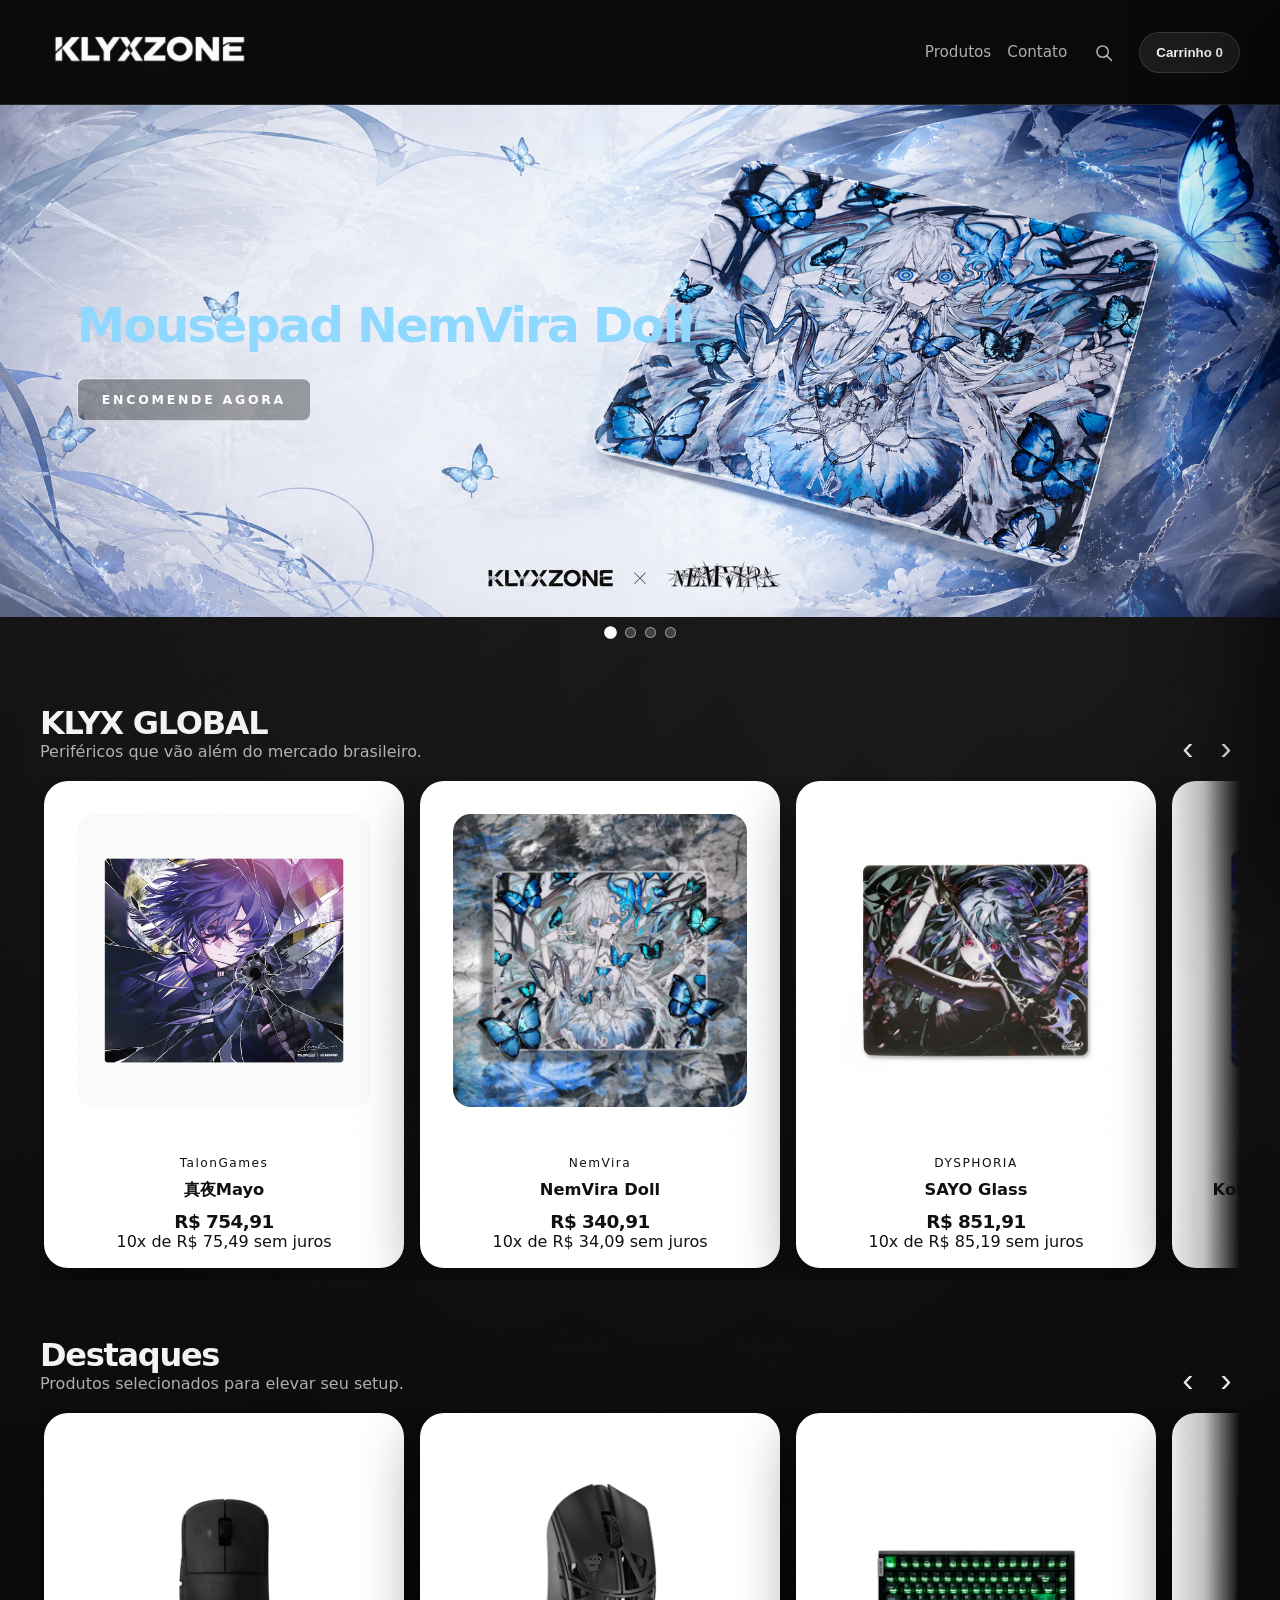
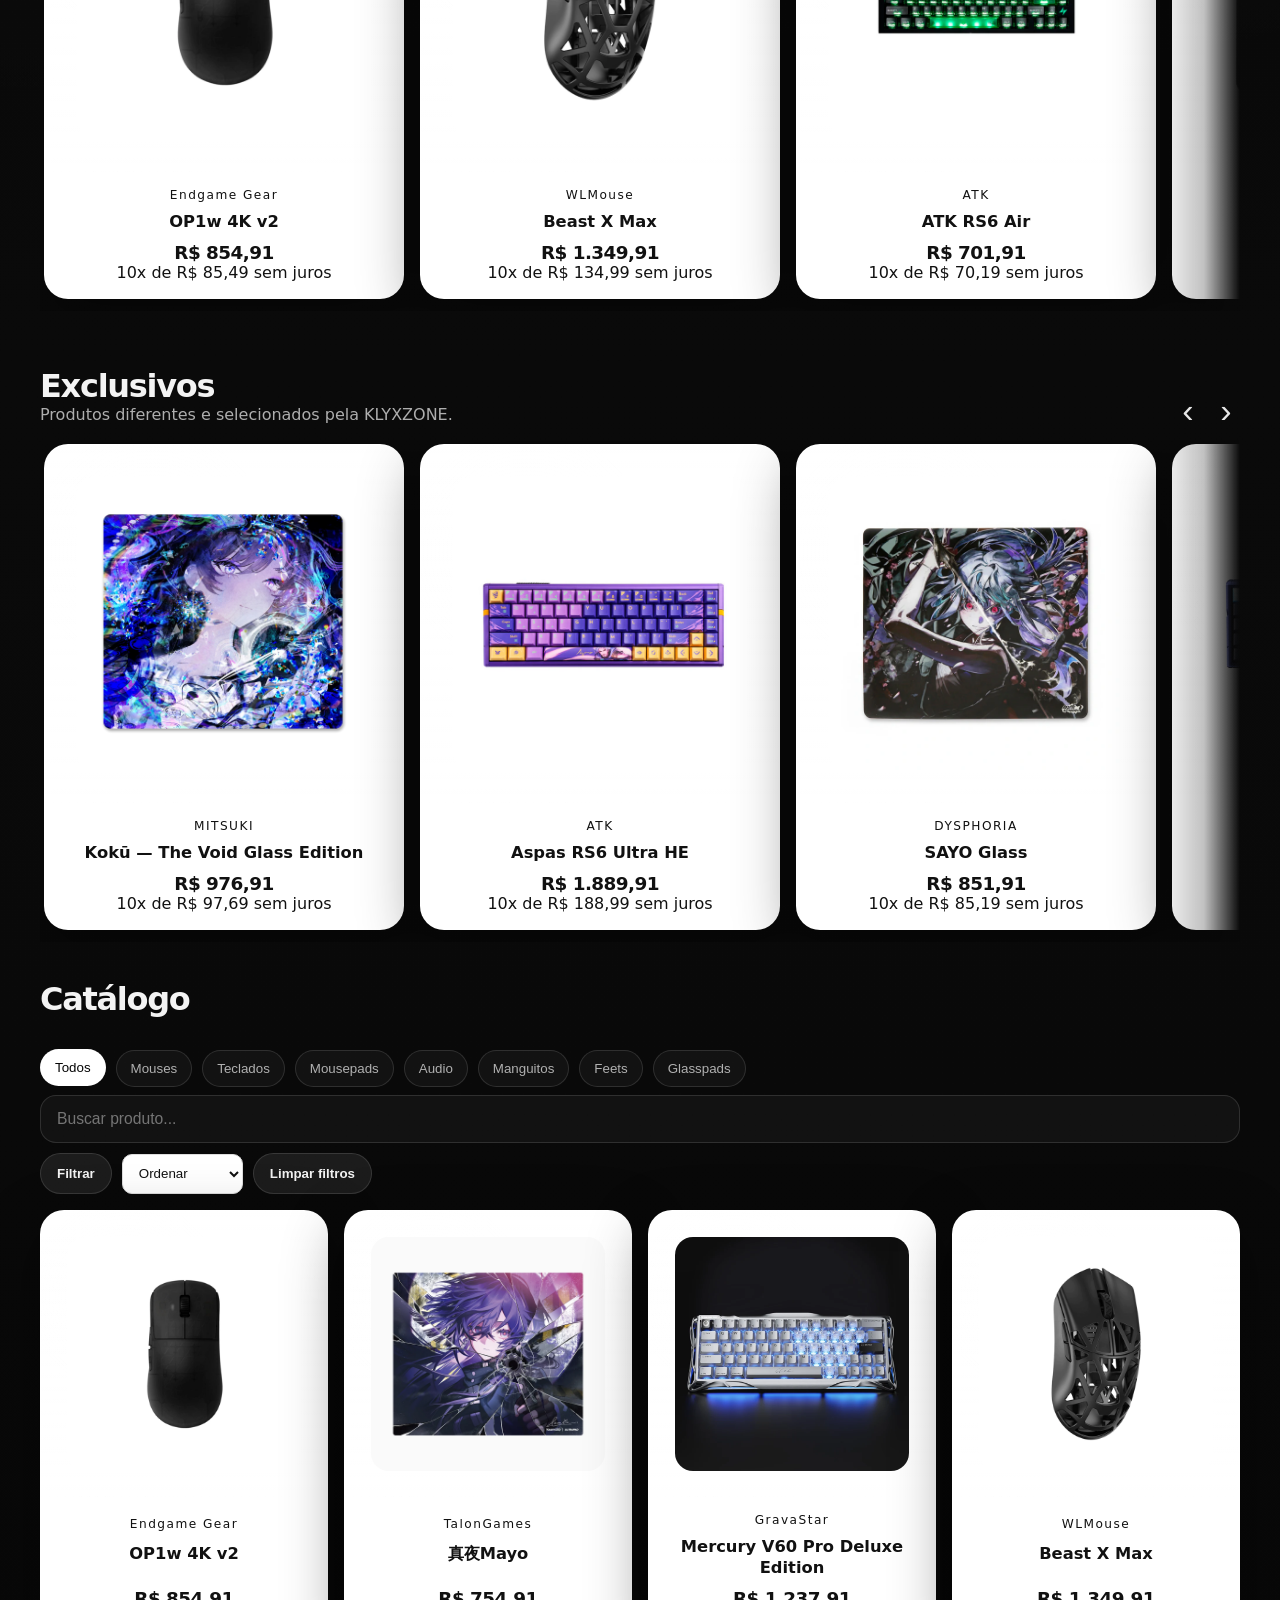
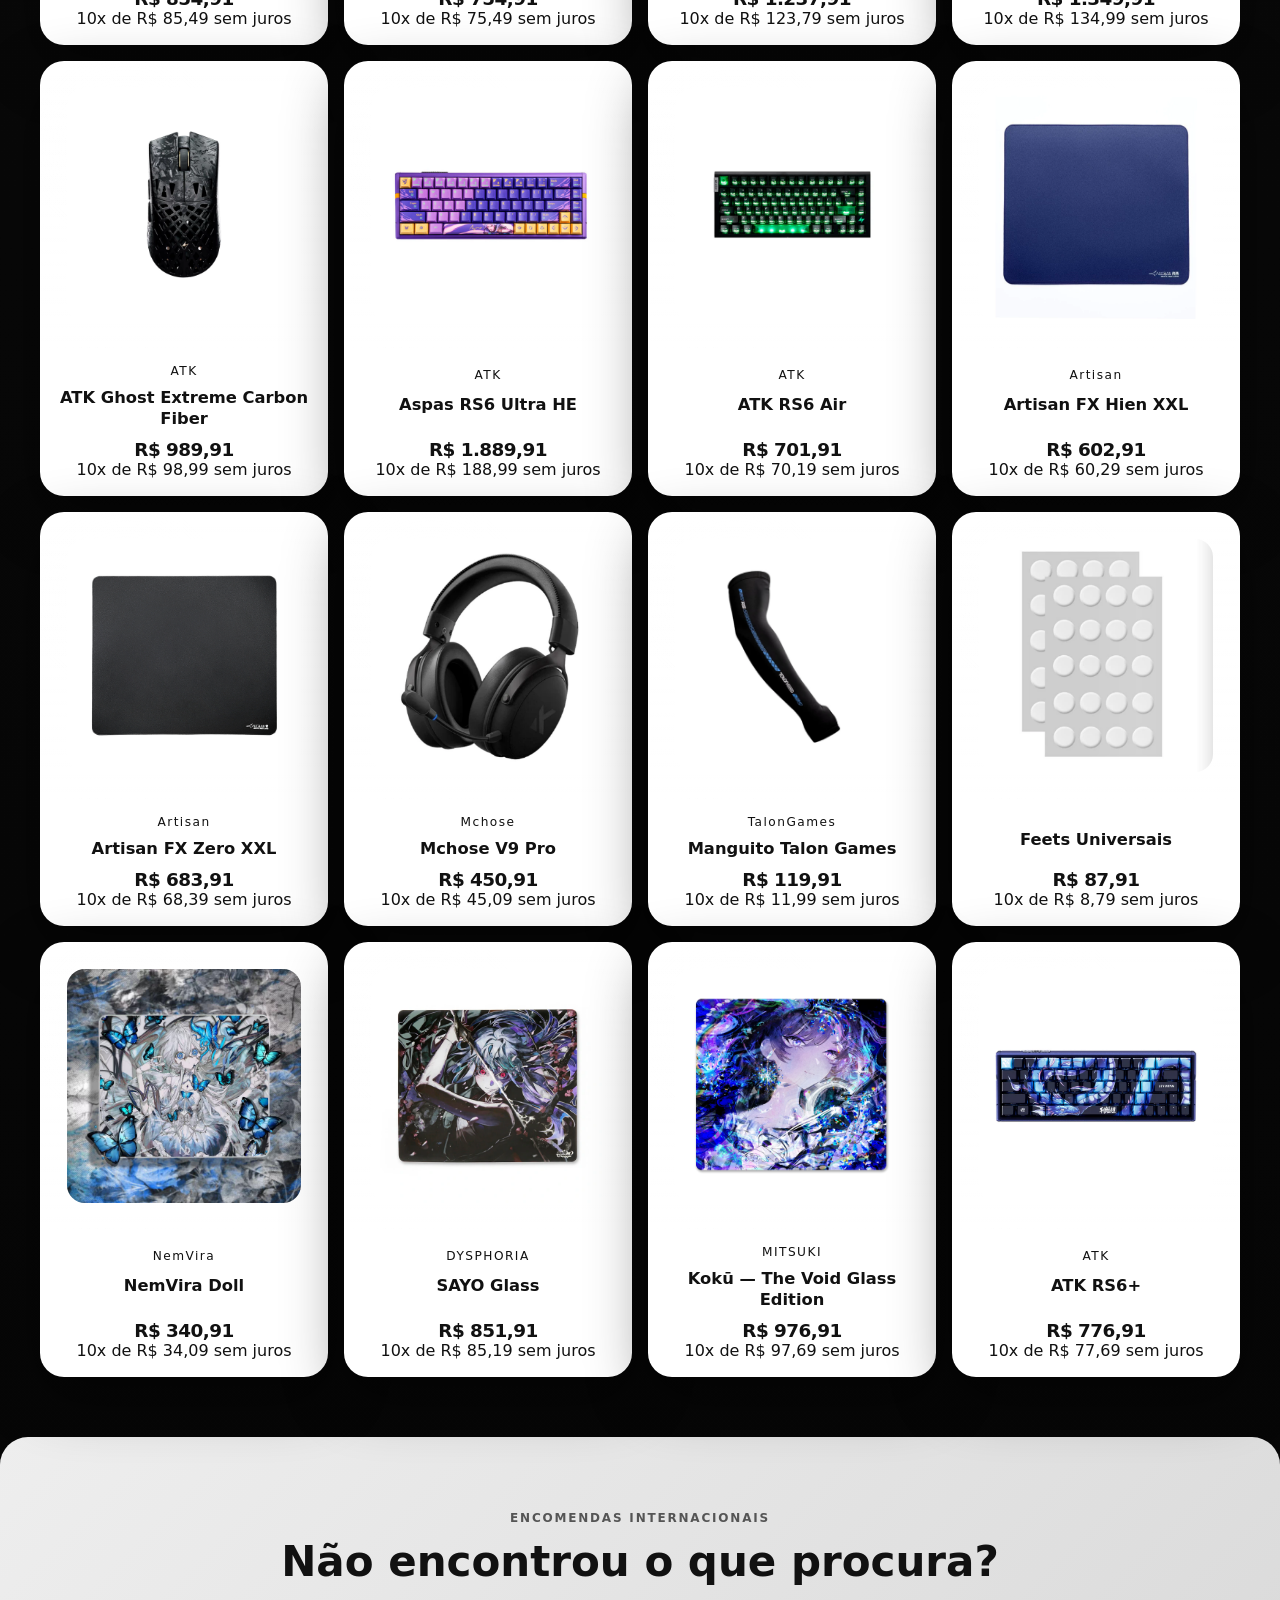
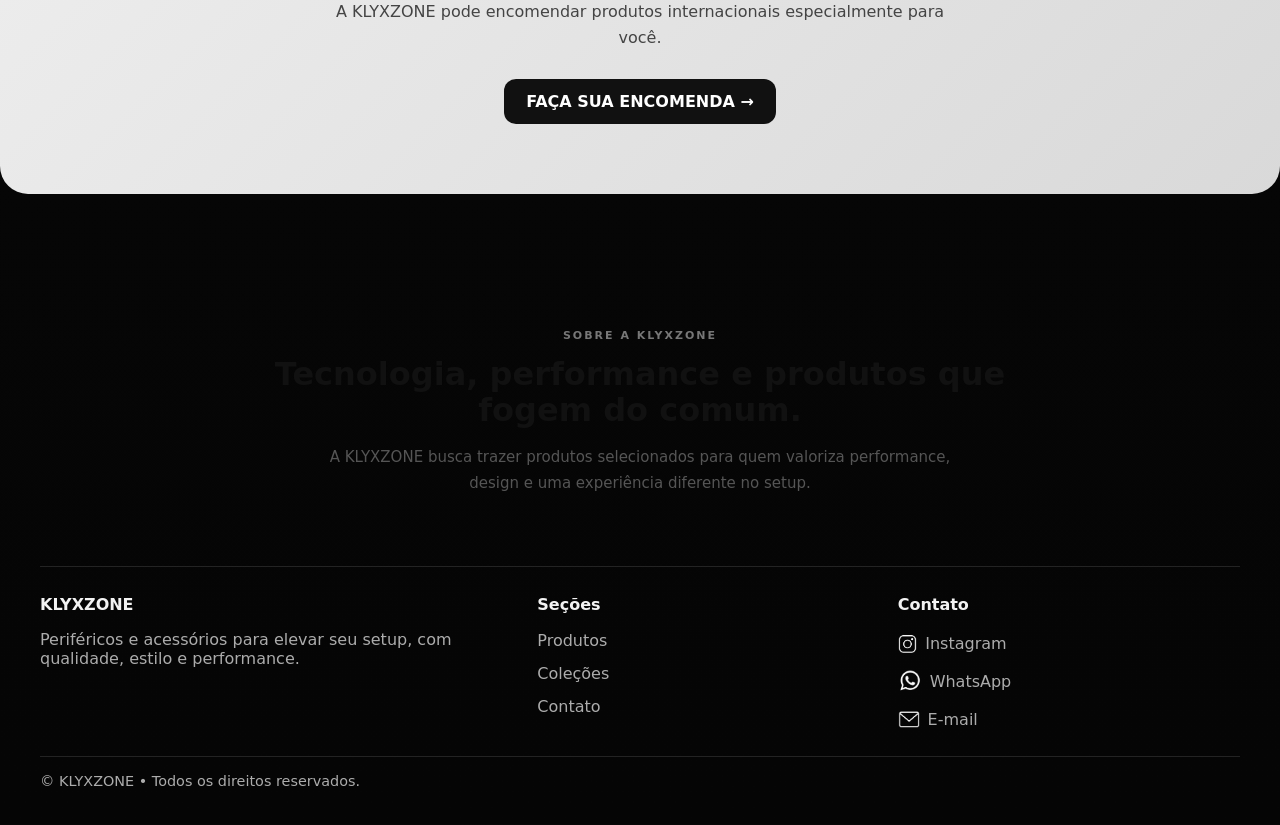
==== commit b81bcabe: "Update index.html" ====
--- a/index.html
+++ b/index.html
@@ -20,7 +20,7 @@
       </div>
       <div class="navlinks">
         <a href="#produtos">Produtos</a>
-        <a href="#colecoes">Coleções</a>
+  
         <a href="#contato">Contato</a>
 
 <div class="header-search-wrap">
--- a/style.css
+++ b/style.css
@@ -2661,3 +2661,458 @@
   transform: translateY(-2px);
   opacity: 0.9;
 }
+
+
+/* TESTE — filtros e ordenação */
+
+.toolbar {
+  display: flex;
+  align-items: center;
+  gap: 10px;
+  flex-wrap: wrap;
+}
+
+.sort-select {
+  height: 40px;
+  padding: 0 12px;
+  border: 1px solid #ddd;
+  border-radius: 10px;
+  background: #fff;
+  color: #111;
+  outline: none;
+  cursor: pointer;
+}
+
+.filter-panel {
+  display: flex;
+  gap: 14px;
+
+  max-height: 0;
+  opacity: 0;
+  overflow: hidden;
+
+  margin-top: 0;
+
+  transition:
+    max-height 0.25s ease,
+    opacity 0.2s ease,
+    margin-top 0.25s ease;
+}
+
+.filter-panel.active {
+  max-height: 120px;
+  opacity: 1;
+  margin-top: 14px;
+}
+
+.filter-group {
+  display: flex;
+  flex-direction: column;
+  gap: 6px;
+}
+
+.filter-group label {
+  font-size: 12px;
+  font-weight: 700;
+  color: #555;
+}
+
+.filter-group select {
+  height: 40px;
+  min-width: 180px;
+
+  padding: 0 12px;
+
+  border: 1px solid #ddd;
+  border-radius: 10px;
+
+  background: #fff;
+  color: #111;
+
+  outline: none;
+  cursor: pointer;
+}
+
+
+/* TESTE — espaço entre filtros e produtos */
+.filter-panel {
+  margin-bottom: 0;
+  transition:
+    max-height 0.25s ease,
+    opacity 0.2s ease,
+    margin-top 0.25s ease,
+    margin-bottom 0.25s ease;
+}
+
+.filter-panel.active {
+  margin-bottom: 24px;
+}
+
+
+
+
+
+/* =========================================
+   MOBILE — COMPACTO E RESPONSIVO
+   TESTE FINAL
+========================================= */
+
+@media (max-width: 760px) {
+
+  /* =========================
+     GERAL
+  ========================= */
+
+  body {
+    overflow-x: hidden;
+  }
+
+  .wrap {
+    width: calc(100% - 24px);
+  }
+
+
+  /* =========================
+     HEADER
+  ========================= */
+
+  .nav {
+    padding: 8px 0;
+    gap: 8px;
+  }
+
+  .brand img {
+    width: 125px;
+  }
+
+  .navlinks {
+    gap: 5px;
+    flex-wrap: nowrap;
+  }
+
+  .navlinks .btn {
+    padding: 8px 10px;
+    font-size: 0.72rem;
+  }
+
+
+  /* LUPA */
+
+  .header-search-toggle {
+    width: 34px;
+    height: 34px;
+  }
+
+  .header-search-toggle svg {
+    width: 19px;
+    height: 19px;
+  }
+
+  .header-search-box {
+    top: 50%;
+    right: 0;
+
+    width: min(330px, calc(100vw - 90px));
+    height: 40px;
+  }
+
+  .header-search-wrap.active .header-search-box {
+    transform: translateY(-50%) translateX(0);
+  }
+
+  .header-search-box input {
+    height: 40px;
+    padding: 0 14px;
+    font-size: 14px;
+  }
+
+  .header-search-results {
+    top: 48px;
+    right: 0;
+    width: min(330px, calc(100vw - 90px));
+  }
+
+
+  /* =========================
+     HERO
+  ========================= */
+
+  .hero {
+    padding: 8px 0 6px;
+  }
+
+  .hero-grid {
+    gap: 0;
+  }
+
+  .hero-main {
+    padding: 0;
+    border-radius: 16px;
+  }
+
+  .hero-banner {
+    width: 100%;
+    height: auto;
+    display: block;
+  }
+
+  .hero-dots {
+    gap: 6px;
+    margin-top: 6px;
+  }
+
+  .hero-dot {
+    width: 7px;
+    height: 7px;
+  }
+
+
+  /* =========================
+     VITRINES HORIZONTAIS
+  ========================= */
+
+  /* esconde as setinhas somente no celular */
+  .product-shelf .shelf-arrows {
+    display: none;
+  }
+
+  .horizontal-products {
+    gap: 10px;
+    padding: 3px 0 8px;
+
+    scrollbar-width: none;
+    -ms-overflow-style: none;
+
+    -webkit-overflow-scrolling: touch;
+    overscroll-behavior-x: contain;
+  }
+
+  .horizontal-products::-webkit-scrollbar {
+    display: none;
+  }
+
+  .horizontal-products .product {
+    flex: 0 0 220px;
+    width: 220px;
+    min-width: 220px;
+  }
+
+
+  /* =========================
+     SEÇÕES
+  ========================= */
+
+  .section {
+    padding-top: 12px;
+  }
+
+  .section-head {
+    margin: 14px 0 10px;
+    gap: 5px;
+  }
+
+  .section-head h2 {
+    font-size: 1.3rem;
+  }
+
+  .section-head p {
+    font-size: 0.76rem;
+  }
+
+
+  /* =========================
+     CATÁLOGO
+  ========================= */
+
+  .panel {
+    padding: 12px 0;
+  }
+
+  .chips {
+    gap: 7px;
+    padding: 10px 0 8px;
+  }
+
+  .chip {
+    padding: 8px 11px;
+    font-size: 0.75rem;
+  }
+
+  .toolbar {
+    display: grid;
+    grid-template-columns: repeat(3, minmax(0, 1fr));
+    gap: 8px;
+    margin-bottom: 12px;
+  }
+
+  .toolbar .search {
+    grid-column: 1 / -1;
+  }
+
+  .toolbar .btn,
+  .toolbar .sort-select {
+    width: 100%;
+    min-width: 0;
+  }
+
+  .search {
+    height: 40px;
+    padding: 0 13px;
+    font-size: 0.85rem;
+    border-radius: 11px;
+  }
+
+  .sort-select {
+    height: 40px;
+    font-size: 0.75rem;
+    padding: 0 8px;
+  }
+
+
+  /* =========================
+     FILTROS
+  ========================= */
+
+  .filter-panel {
+    display: grid;
+    grid-template-columns: 1fr 1fr;
+    gap: 8px;
+  }
+
+  .filter-group {
+    min-width: 0;
+  }
+
+  .filter-group label {
+    font-size: 11px;
+  }
+
+  .filter-group select {
+    width: 100%;
+    min-width: 0;
+    height: 40px;
+    padding: 0 9px;
+    font-size: 0.75rem;
+  }
+
+
+  /* =========================
+     CARDS
+  ========================= */
+
+  .grid {
+    grid-template-columns: repeat(2, minmax(0, 1fr));
+    gap: 9px;
+  }
+
+  .product {
+    border-radius: 14px;
+  }
+
+  .content {
+    padding: 10px;
+    gap: 6px;
+  }
+
+  .name {
+    font-size: 0.83rem;
+  }
+
+  .price {
+    font-size: 0.9rem;
+  }
+
+  .installment {
+    font-size: 0.68rem;
+  }
+
+  .product .tag {
+    font-size: 0.66rem;
+  }
+
+  .thumb img {
+    width: 84%;
+    height: 84%;
+  }
+
+
+  /* tira efeitos de hover no toque */
+  .product:hover {
+    transform: none;
+  }
+
+  .product:hover .product-image {
+    opacity: 1;
+  }
+
+  .product:hover .product-image-hover {
+    opacity: 0;
+  }
+
+  .product:hover .thumb img {
+    transform: none;
+  }
+
+
+  /* =========================
+     ENCOMENDAS
+  ========================= */
+
+  .order-highlight {
+    margin: 25px 0 45px;
+    padding: 40px 20px;
+    border-radius: 20px;
+  }
+
+  .order-highlight h2 {
+    font-size: 1.8rem;
+  }
+
+  .order-highlight p {
+    font-size: 0.85rem;
+    line-height: 1.5;
+  }
+
+  .order-highlight-button {
+    padding: 11px 17px;
+    font-size: 0.78rem;
+  }
+
+
+  /* =========================
+     SOBRE A KLYXZONE
+  ========================= */
+
+  .about-klyxzone {
+    padding: 35px 12px 45px;
+  }
+
+  .about-klyxzone-label {
+    font-size: 9px;
+    letter-spacing: 1.6px;
+  }
+
+  .about-klyxzone h2 {
+    font-size: 1.55rem;
+  }
+
+  .about-klyxzone p {
+    font-size: 0.82rem;
+    line-height: 1.55;
+  }
+
+
+  /* =========================
+     RODAPÉ
+  ========================= */
+
+  .footer-grid {
+    gap: 20px;
+  }
+
+  footer {
+    padding: 22px 0 28px;
+  }
+}
+
+
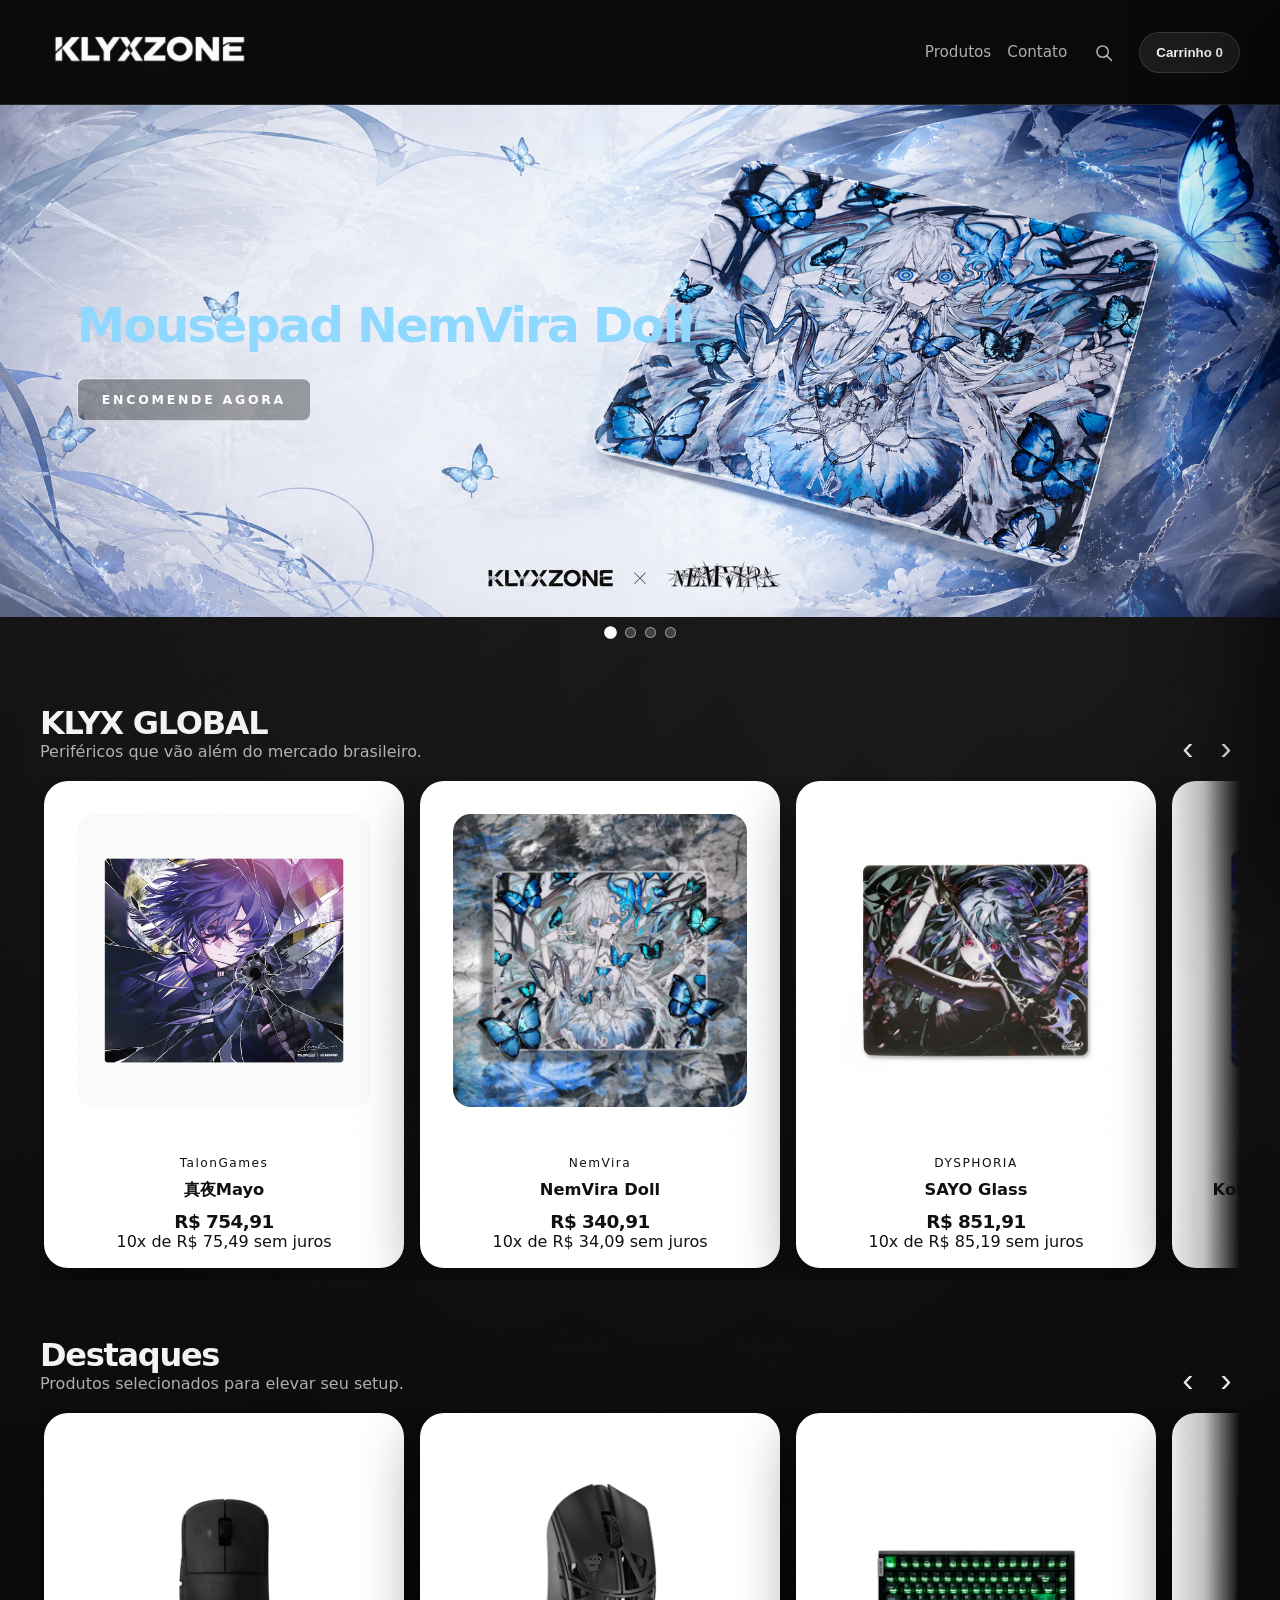
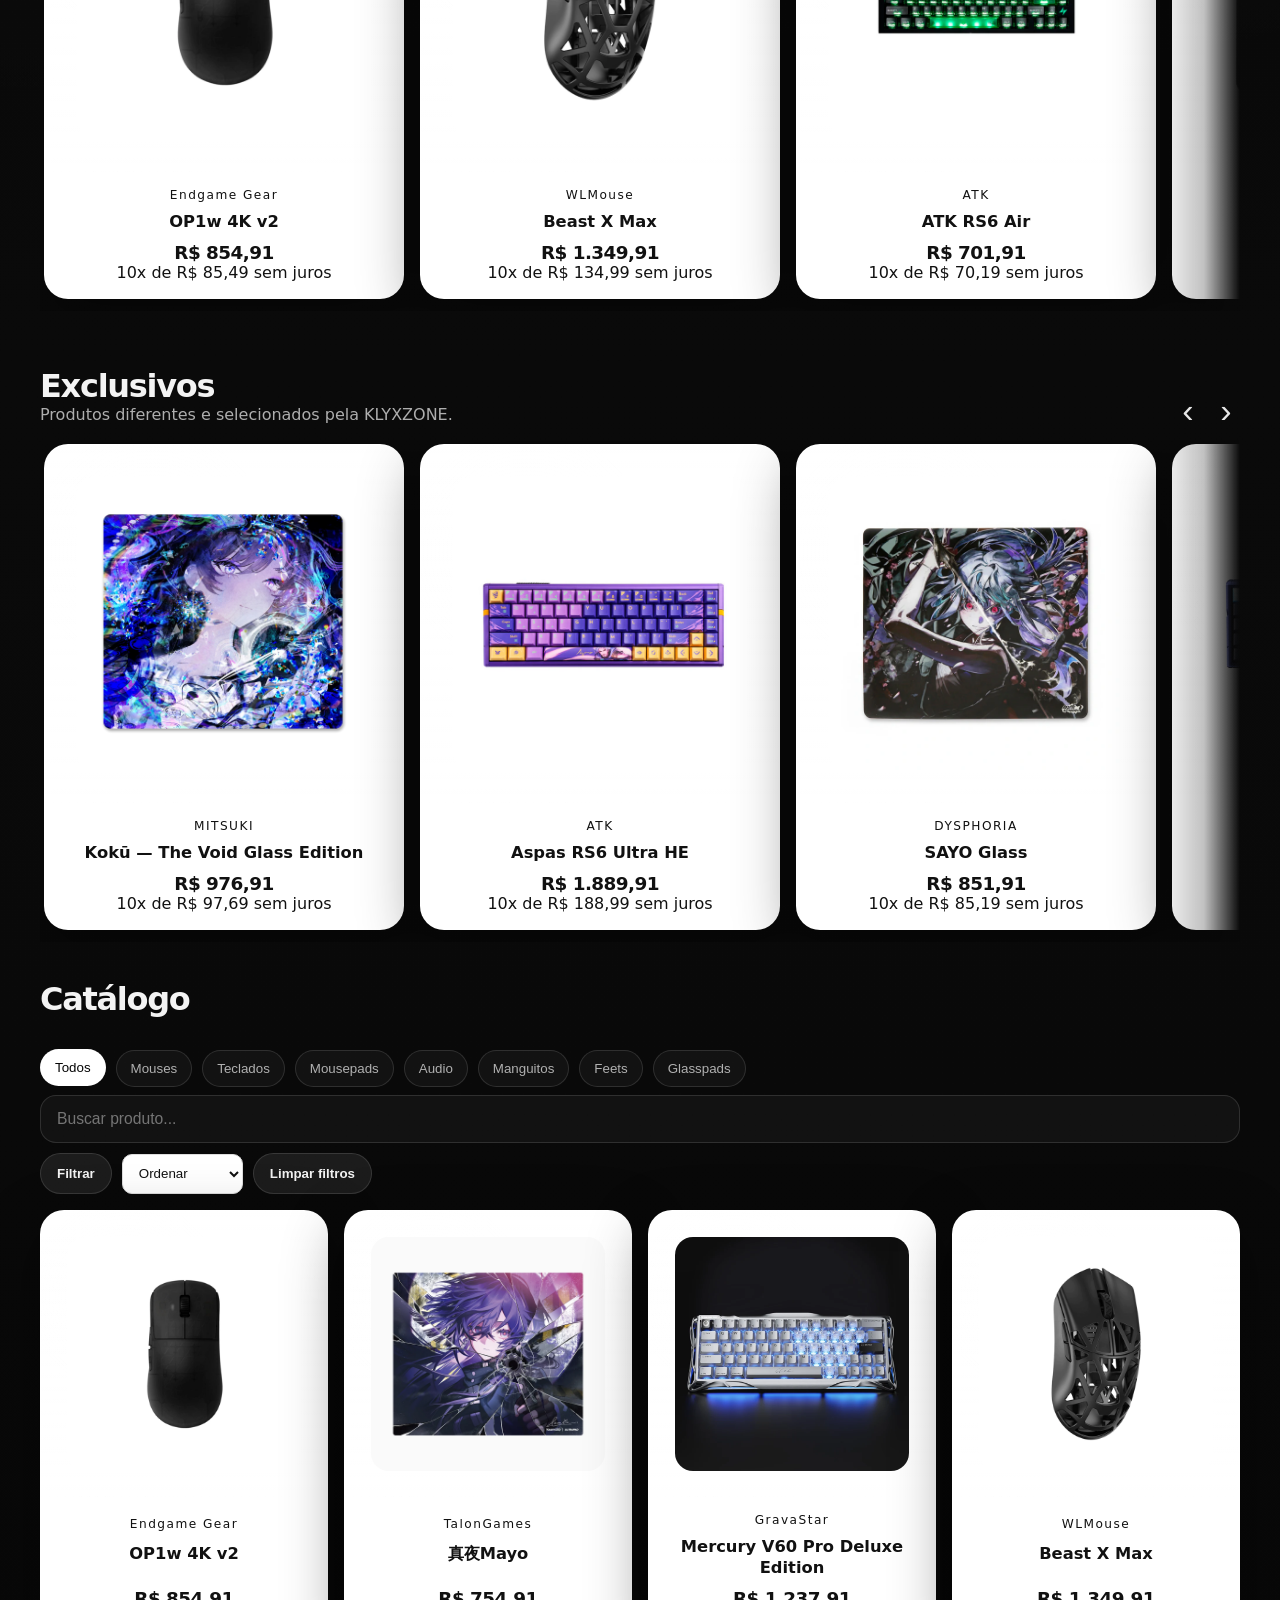
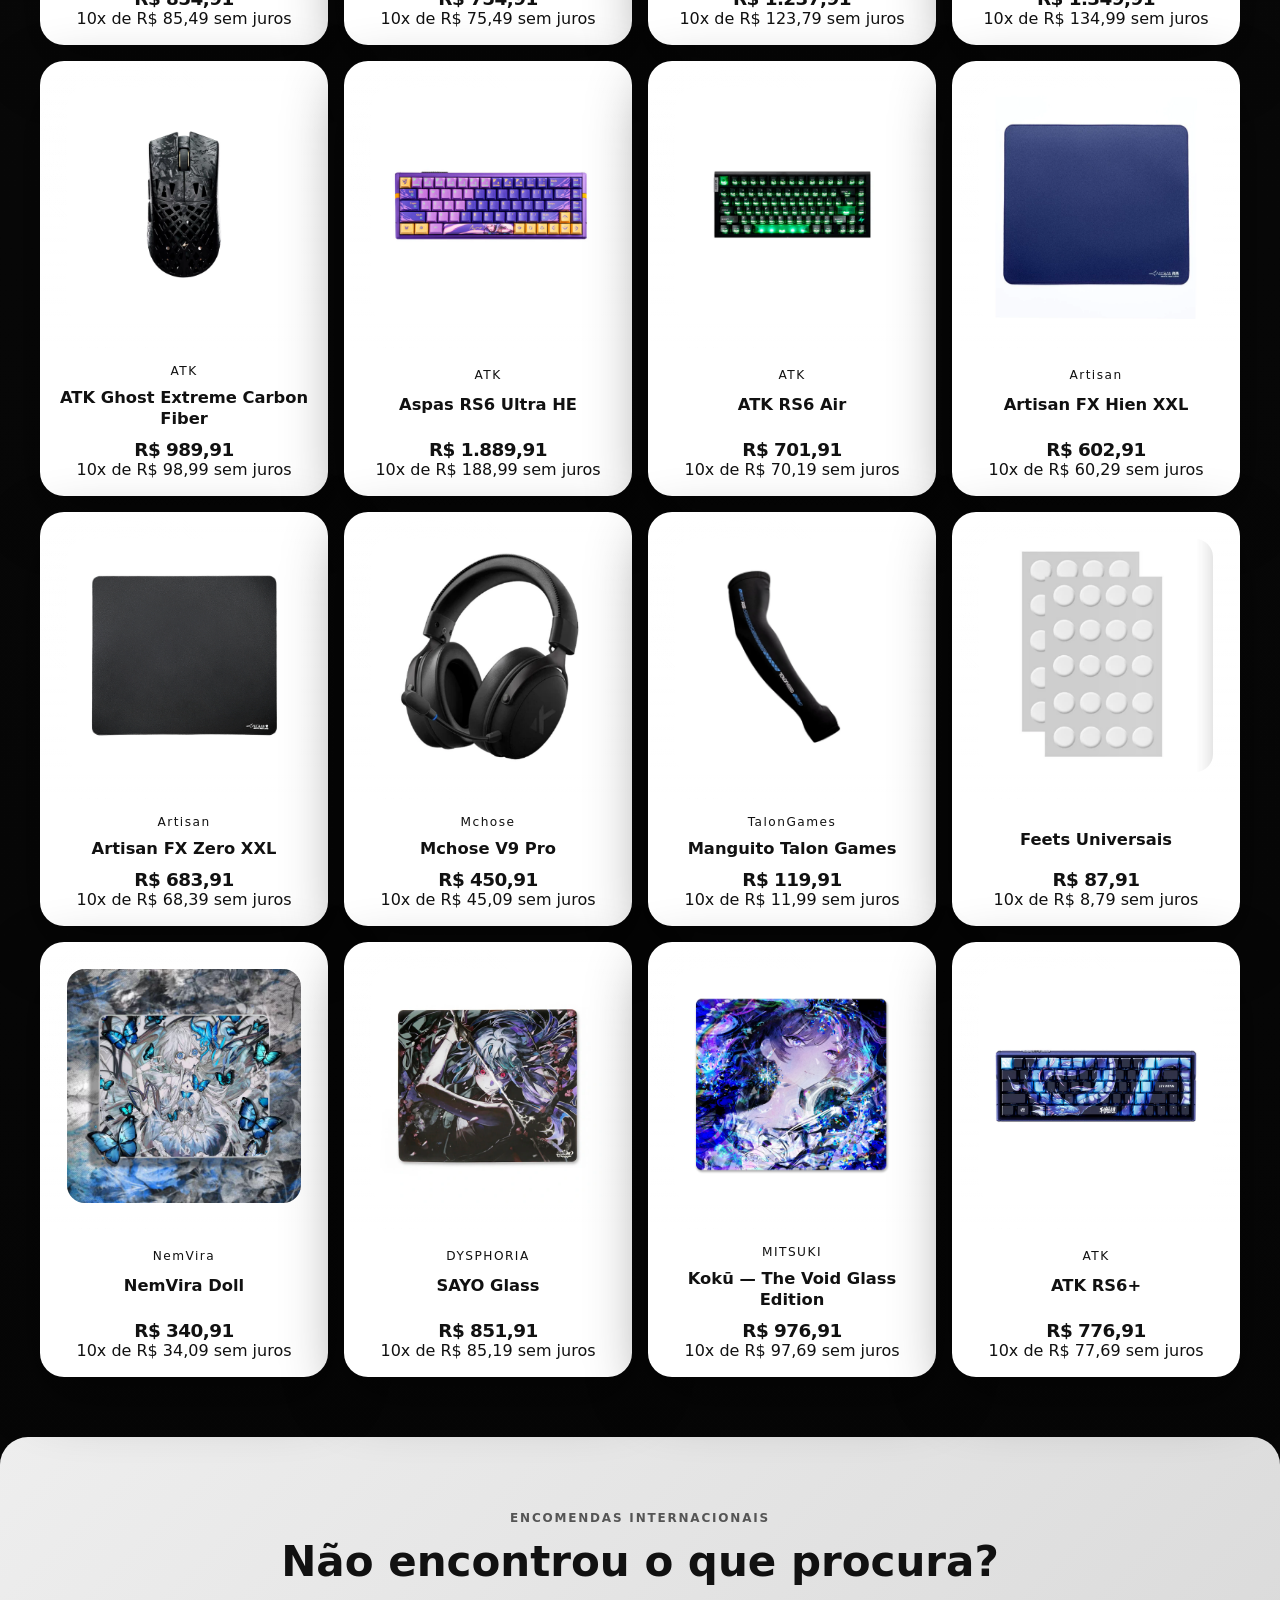
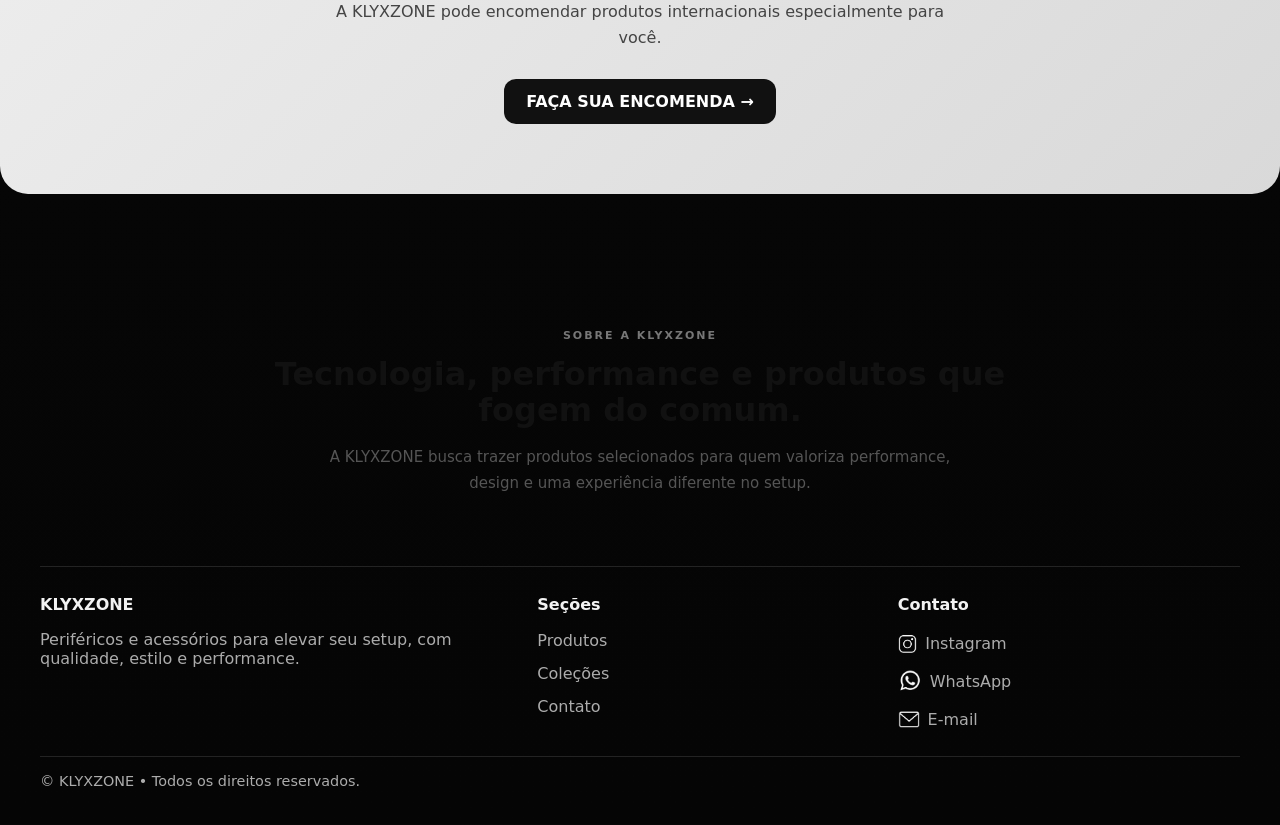
==== commit 40529fc7: "Update index.html" ====
--- a/index.html
+++ b/index.html
@@ -89,9 +89,13 @@
      真夜 MAYO
   </div>
 
-  <a href="produto.html?id=15" class="mayo-button">
-    ENCOMENDE AGORA
-  </a>
+  <a
+  href="produto.html?id=15"
+  class="mayo-button"
+  data-product-id="15"
+>
+  ENCOMENDE AGORA
+</a>
 
 </div>
     </div>
@@ -154,10 +158,13 @@
           Mousepad NemVira Doll
         </div>
 
-        <a href="produto.html?id=10" class="gravastar-button">
-          ENCOMENDE AGORA
-        </a>
-
+        <a
+        href="produto.html?id=10"
+        class="gravastar-button"
+        data-product-id="10"
+      >
+           ENCOMENDE AGORA
+           </a>
       </div>
 
     </div>
@@ -652,5 +659,33 @@
   });
 </script>
 
+
+  <script>
+  document
+    .querySelectorAll("[data-product-id]")
+    .forEach(button => {
+
+      button.addEventListener("click", () => {
+
+        const productId =
+          Number(button.dataset.productId);
+
+        const product =
+          products.find(
+            item => item.id === productId
+          );
+
+        if (!product) return;
+
+        localStorage.setItem(
+          "klyxSelectedProduct",
+          JSON.stringify(product)
+        );
+
+      });
+
+    });
+</script>
+
 </body>
 </body>
--- a/style.css
+++ b/style.css
@@ -3115,4 +3115,419 @@
   }
 }
 
-
+/* =========================================================
+   KLYXZONE — MOBILE FINAL
+   Somente ajustes de proporção/posicionamento
+   ========================================================= */
+
+@media (max-width: 760px) {
+
+  /* =======================================================
+     BASE
+     ======================================================= */
+
+  html,
+  body {
+    width: 100%;
+    max-width: 100%;
+    overflow-x: hidden;
+  }
+
+
+  /* =======================================================
+     HERO — FULL WIDTH
+     ======================================================= */
+
+  .hero {
+    width: 100vw;
+
+    /*
+      Faz o hero escapar da margem do .wrap
+      e encostar nas duas bordas da tela.
+    */
+    margin-left: calc(50% - 50vw);
+    margin-right: calc(50% - 50vw);
+
+    padding: 14px 0 10px;
+  }
+
+  .hero-slider {
+    width: 100vw;
+    max-width: 100vw;
+
+    overflow: hidden;
+  }
+
+  .hero-slide {
+    width: 100%;
+  }
+
+  .hero-slide.active {
+    width: 100%;
+  }
+
+  .hero-grid {
+    display: block;
+    width: 100%;
+  }
+
+  /*
+    A imagem agora ocupa uma área grande,
+    proporcional ao PC, mas adaptada ao celular.
+  */
+
+  .hero-main {
+    position: relative;
+
+    width: 100vw;
+
+    height: clamp(
+      320px,
+      60vw,
+      500px
+    );
+
+    min-height: 320px;
+
+    padding: 0 !important;
+
+    border-radius: 0 !important;
+
+    overflow: hidden;
+  }
+
+
+  /* =======================================================
+     IMAGEM DO BANNER
+     ======================================================= */
+
+  .hero-banner {
+    position: absolute;
+
+    inset: 0;
+
+    width: 100% !important;
+    height: 100% !important;
+
+    max-width: none !important;
+
+    object-fit: cover;
+    object-position: center;
+
+    border-radius: 0 !important;
+
+    display: block;
+
+    z-index: 1;
+  }
+
+
+  /* =======================================================
+     TEXTO DO HERO
+     ======================================================= */
+
+  .hero-slide .hero-copy {
+    position: absolute;
+
+    left: 5%;
+    top: 50%;
+
+    width: 55%;
+    max-width: 55%;
+
+    transform: translateY(-50%);
+
+    z-index: 10;
+  }
+
+
+  /* =======================================================
+     MAYO
+     ======================================================= */
+
+  .mayo-content {
+    position: absolute;
+
+    left: 5%;
+    top: 50%;
+
+    transform: translateY(-50%);
+
+    z-index: 10;
+  }
+
+  .mayo-label {
+    font-size: 0.58rem;
+    margin-bottom: 7px;
+  }
+
+  .mayo-title {
+    font-size: 1.15rem;
+    margin-bottom: 13px;
+  }
+
+  .mayo-button {
+    position: static !important;
+
+    display: inline-flex;
+
+    padding: 8px 13px !important;
+
+    font-size: 0.62rem;
+  }
+
+
+  /* =======================================================
+     ENCOMENDAS
+     ======================================================= */
+
+  .hero-order .hero-copy {
+    left: 5%;
+    top: 50%;
+
+    width: 55%;
+    max-width: 55%;
+
+    transform: translateY(-50%);
+  }
+
+  .hero-order .hero-copy h1 {
+    font-size: clamp(
+      1.3rem,
+      6vw,
+      2rem
+    );
+
+    line-height: 0.95;
+  }
+
+  .hero-order .hero-copy p {
+    margin: 8px 0 12px;
+
+    font-size: 0.62rem;
+    line-height: 1.4;
+  }
+
+  .hero-order .hero-badge {
+    font-size: 0.52rem;
+
+    margin-bottom: 8px;
+
+    padding: 5px 9px;
+  }
+
+
+  /* =======================================================
+     GRAVASTAR / OUTROS TEXTOS
+     ======================================================= */
+
+  .gravastar-content {
+    position: absolute;
+
+    left: 5%;
+    top: 50%;
+
+    transform: translateY(-50%);
+
+    z-index: 10;
+  }
+
+  .gravastar-title {
+    font-size: clamp(
+      1rem,
+      5vw,
+      1.5rem
+    );
+
+    margin-bottom: 12px;
+  }
+
+  .gravastar-button {
+    padding: 8px 13px;
+
+    font-size: 0.62rem;
+  }
+
+
+  /* =======================================================
+     BOLINHAS
+     ======================================================= */
+
+  .hero-dots {
+    display: flex;
+
+    justify-content: center;
+    align-items: center;
+
+    gap: 7px;
+
+    margin-top: 8px;
+  }
+
+
+  /* =======================================================
+     CARDS — CENTRALIZAR TUDO
+     ======================================================= */
+
+  .product .content {
+    width: 100%;
+
+    text-align: center;
+
+    align-items: center;
+  }
+
+  .product .tag {
+    width: 100%;
+
+    justify-content: center;
+
+    text-align: center;
+  }
+
+  .product .name {
+    width: 100%;
+
+    min-height: 2.5em;
+
+    display: flex;
+
+    align-items: center;
+    justify-content: center;
+
+    text-align: center;
+
+    line-height: 1.2;
+  }
+
+
+  /* =======================================================
+     PREÇO — CORRIGE O BUG DA ESQUERDA
+     ======================================================= */
+
+  .product .price-row {
+    width: 100%;
+
+    display: flex;
+
+    flex-direction: column;
+
+    align-items: center !important;
+    justify-content: center !important;
+
+    text-align: center;
+
+    margin-top: auto;
+  }
+
+  .product .price-row > div {
+    width: 100%;
+
+    display: flex;
+
+    flex-direction: column;
+
+    align-items: center;
+
+    justify-content: center;
+
+    text-align: center;
+  }
+
+  .product .price {
+    width: 100%;
+
+    text-align: center;
+  }
+
+  .product .installment {
+    width: 100%;
+
+    text-align: center;
+  }
+
+
+  /* =======================================================
+     CARRINHO — MOBILE
+     ======================================================= */
+
+  .drawer {
+    position: fixed !important;
+
+    top: 0 !important;
+    right: 0 !important;
+    bottom: 0 !important;
+    left: 0 !important;
+
+    width: 100vw !important;
+    max-width: 100vw !important;
+
+    height: 100dvh !important;
+
+    border: 0 !important;
+    border-radius: 0 !important;
+
+    overflow: hidden;
+
+    display: flex;
+    flex-direction: column;
+  }
+
+  .drawer-body {
+    flex: 1;
+
+    min-height: 0;
+
+    overflow-y: auto;
+    overflow-x: hidden;
+  }
+
+  .drawer-foot {
+    flex-shrink: 0;
+
+    margin-top: auto;
+  }
+
+}
+
+
+
+
+.product-stock {
+  margin-top: 10px;
+  font-size: 0.78rem;
+  font-weight: 700;
+  letter-spacing: 0.08em;
+  color: #777;
+}
+
+.product-stock {
+  margin-top: 10px;
+  font-size: 0.78rem;
+  font-weight: 700;
+  letter-spacing: 0.08em;
+  color: #777;
+  display: flex;
+  align-items: center;
+  gap: 7px;
+}
+
+.stock-dot {
+  width: 7px;
+  height: 7px;
+  border-radius: 50%;
+  display: inline-block;
+  flex-shrink: 0;
+}
+
+.stock-green {
+  background: #35d07f;
+}
+
+.stock-red {
+  background: #ff5555;
+}
+
+.stock-blue {
+  background: #4da3ff;
+}
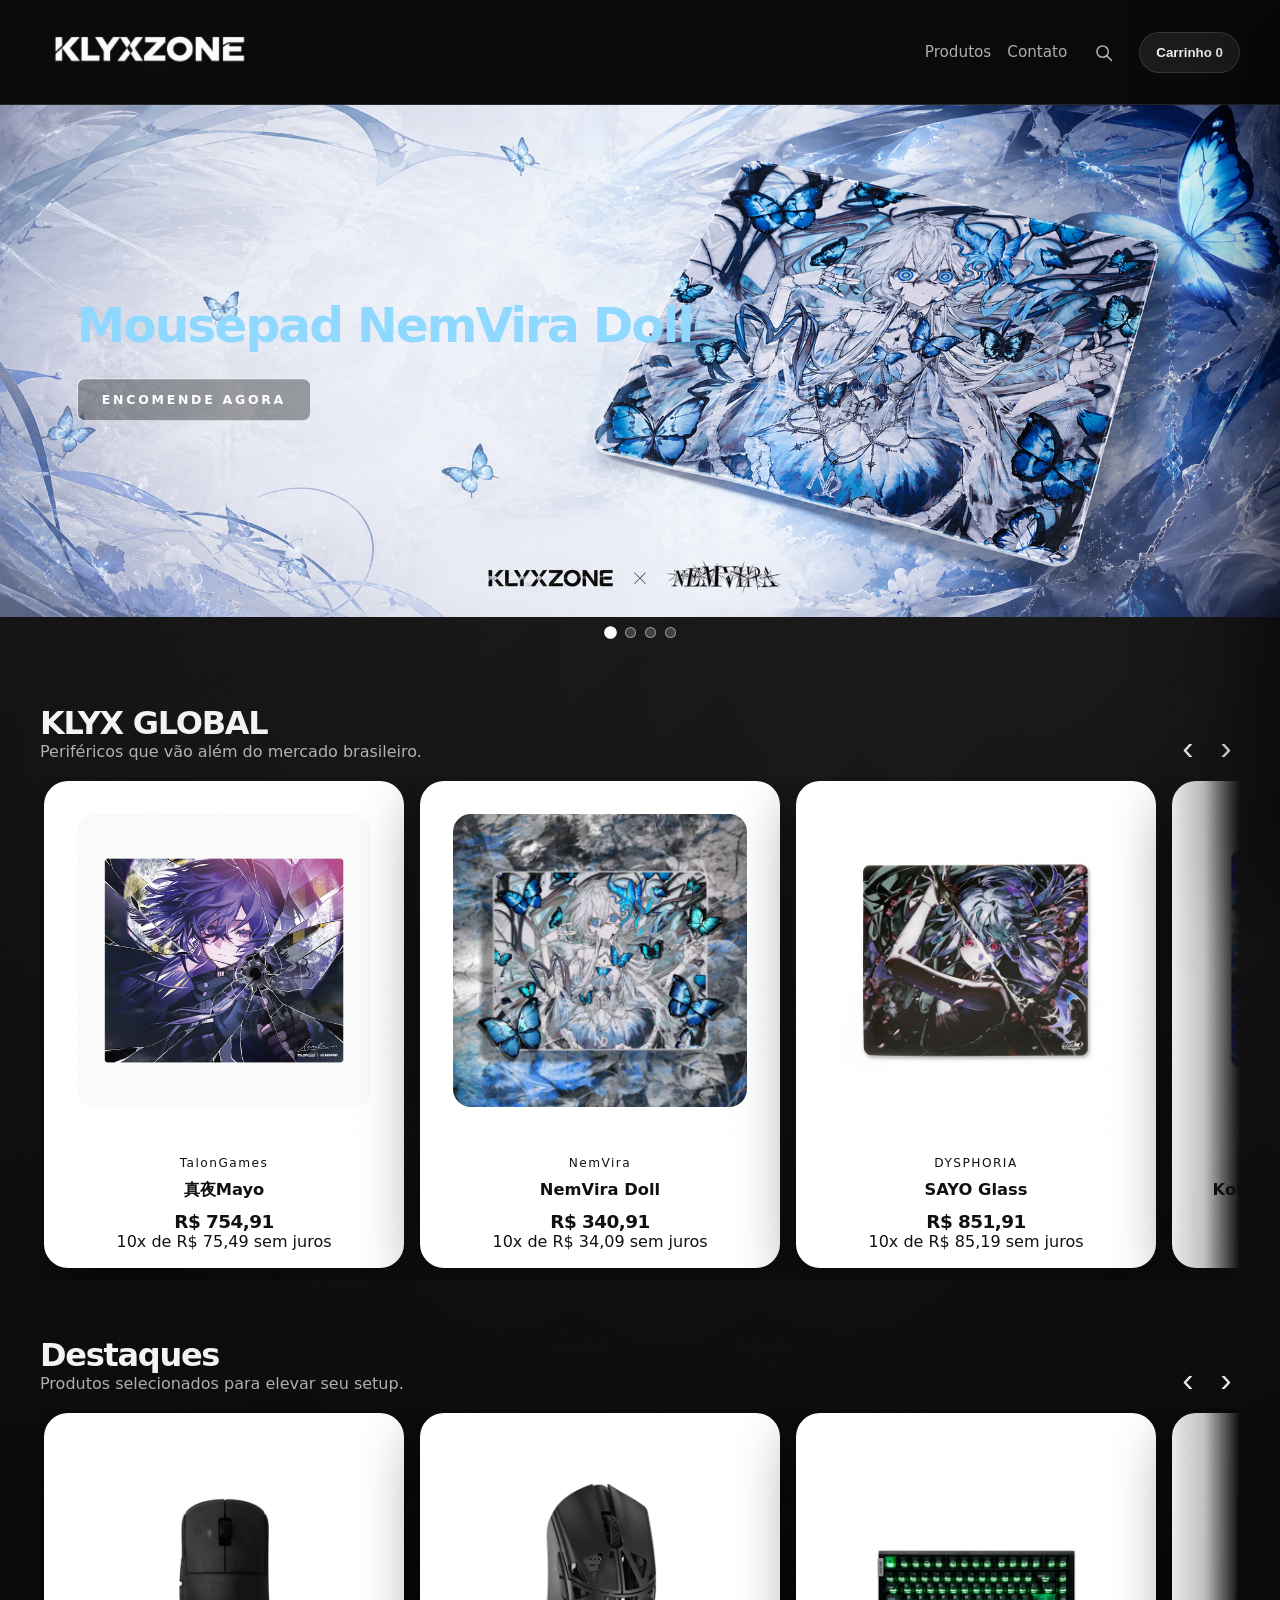
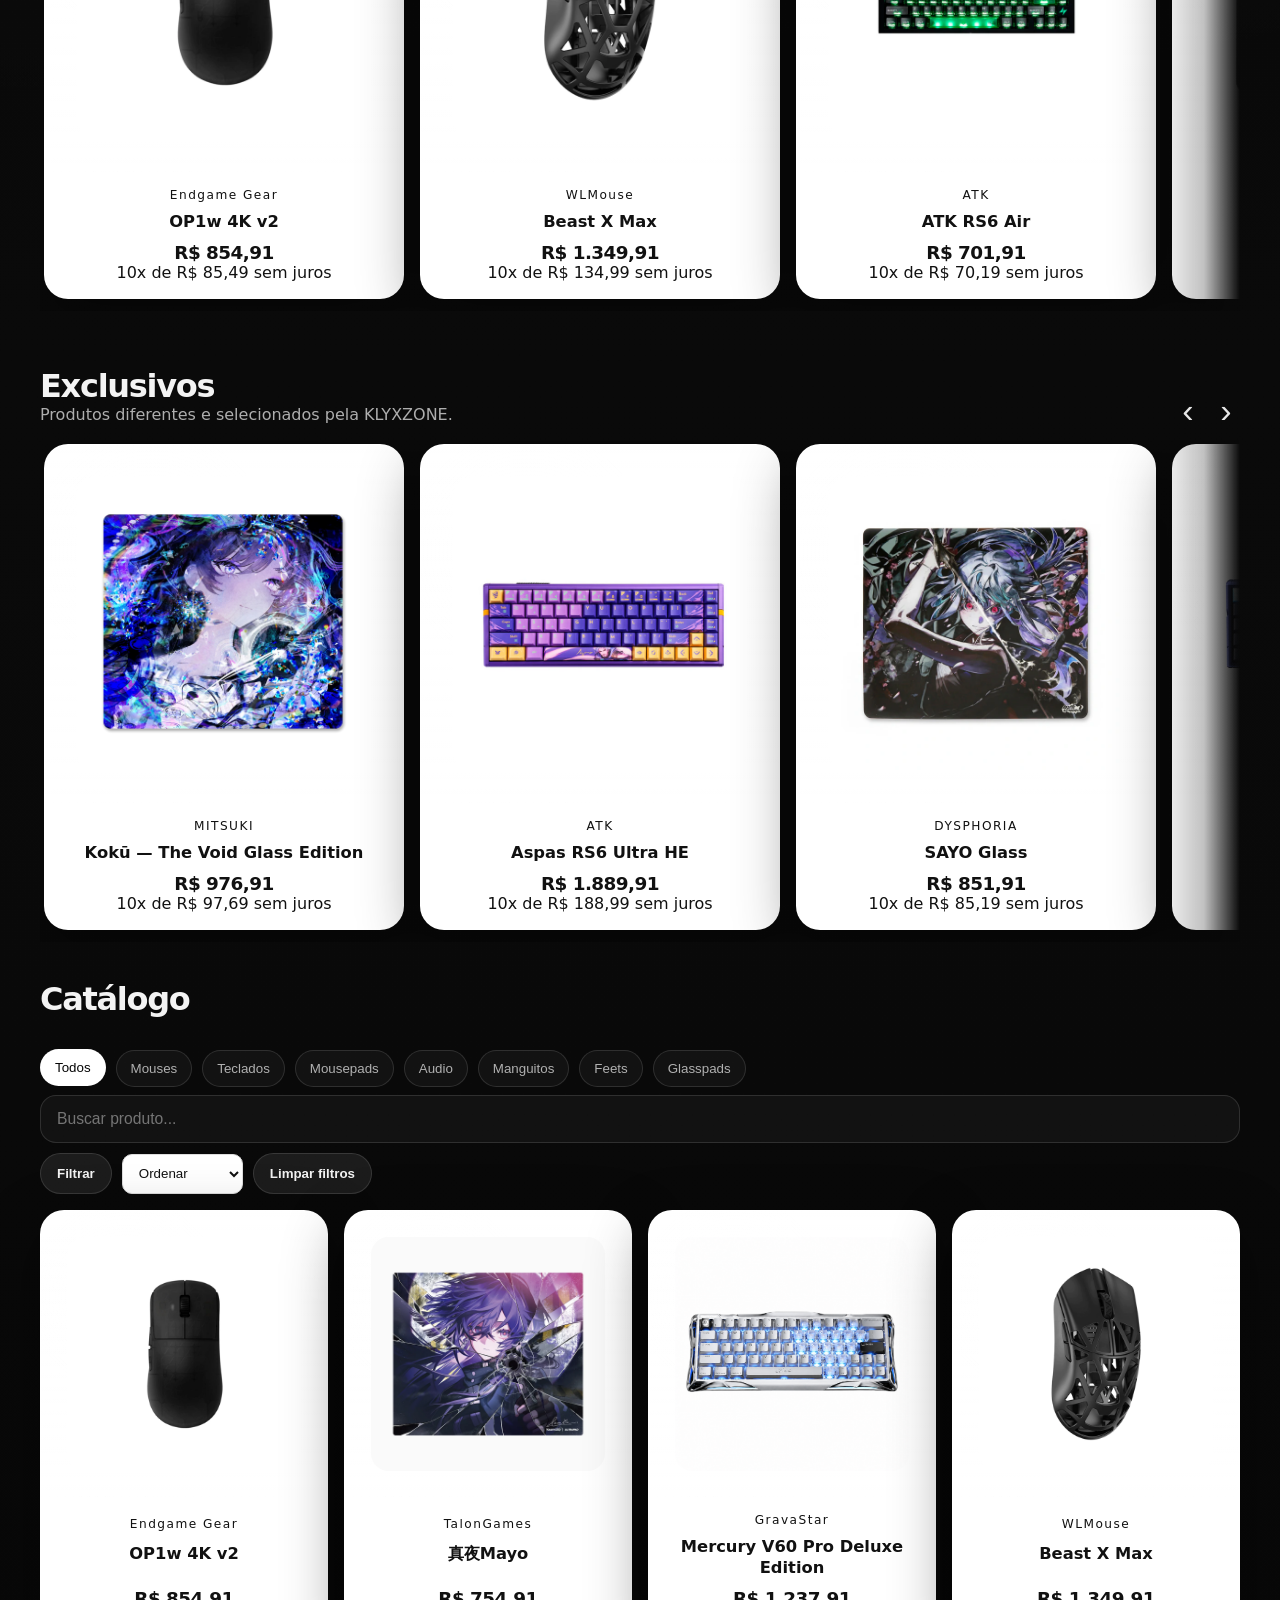
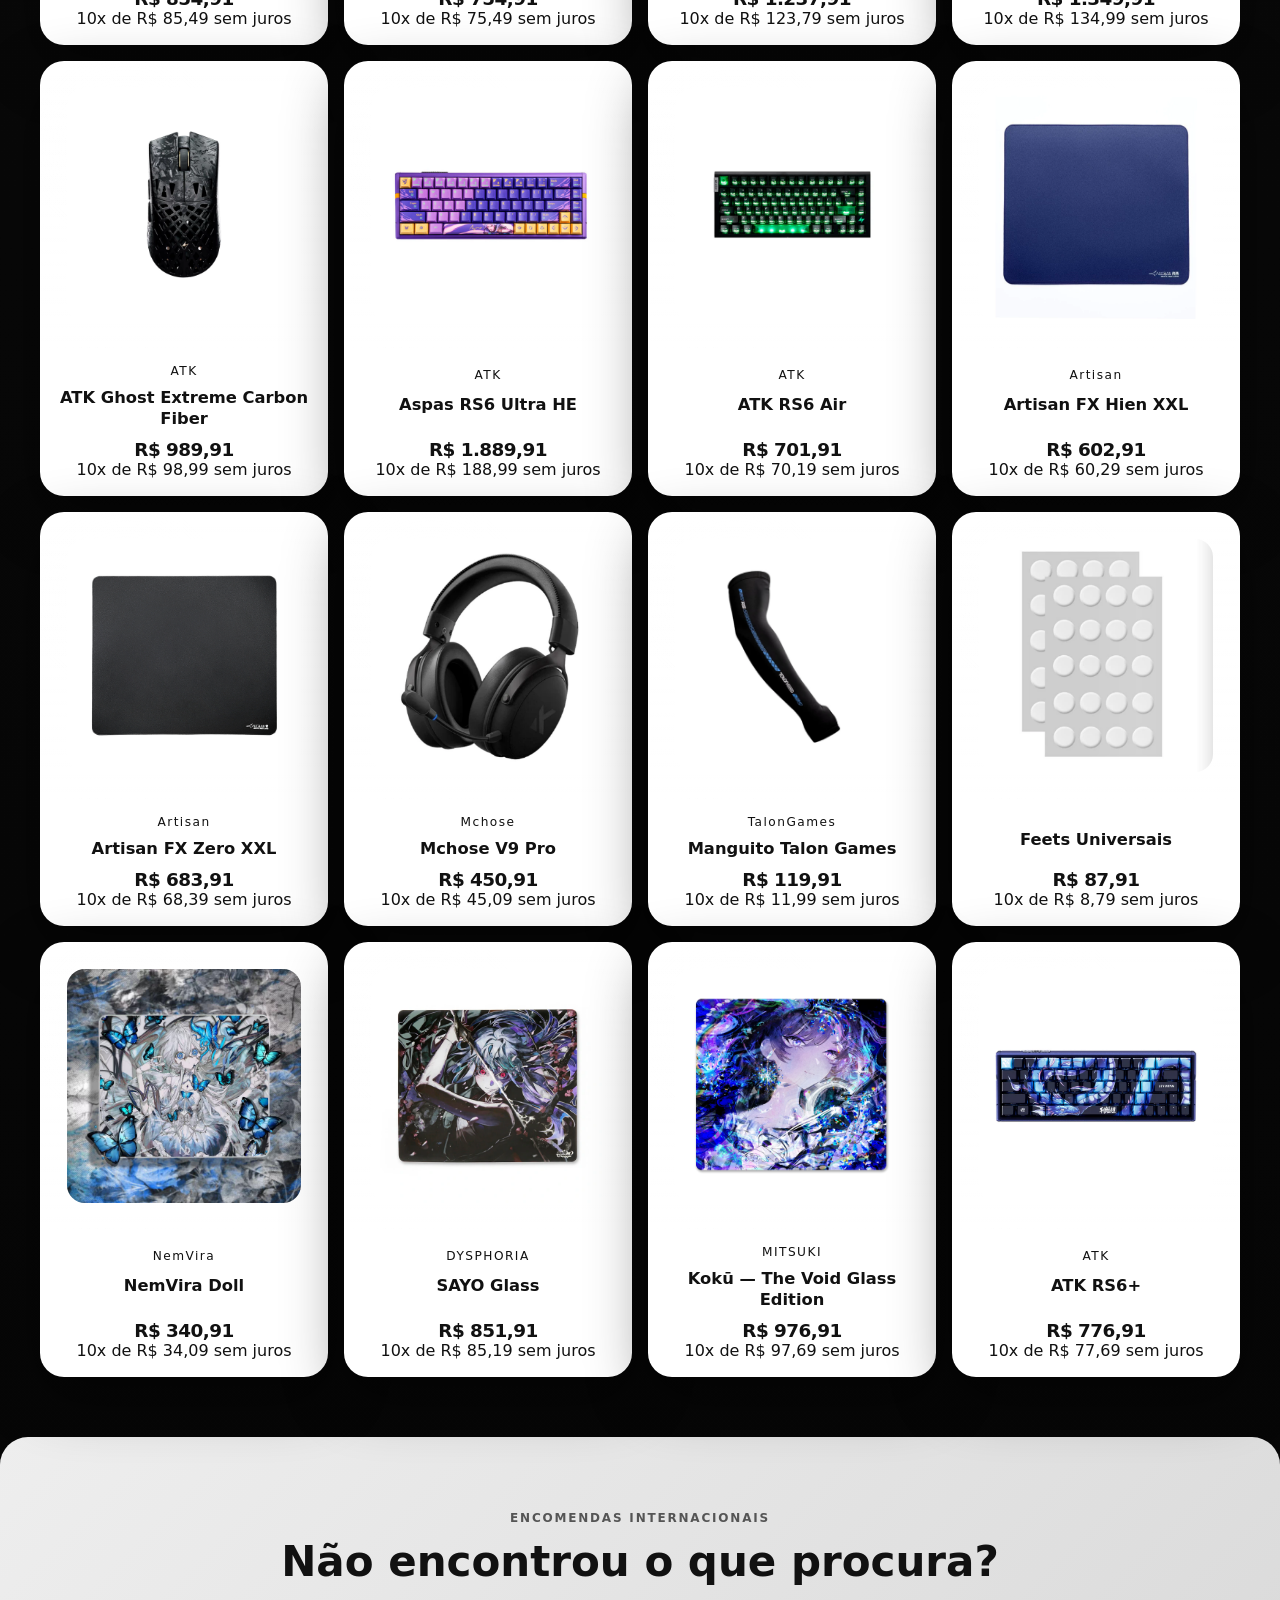
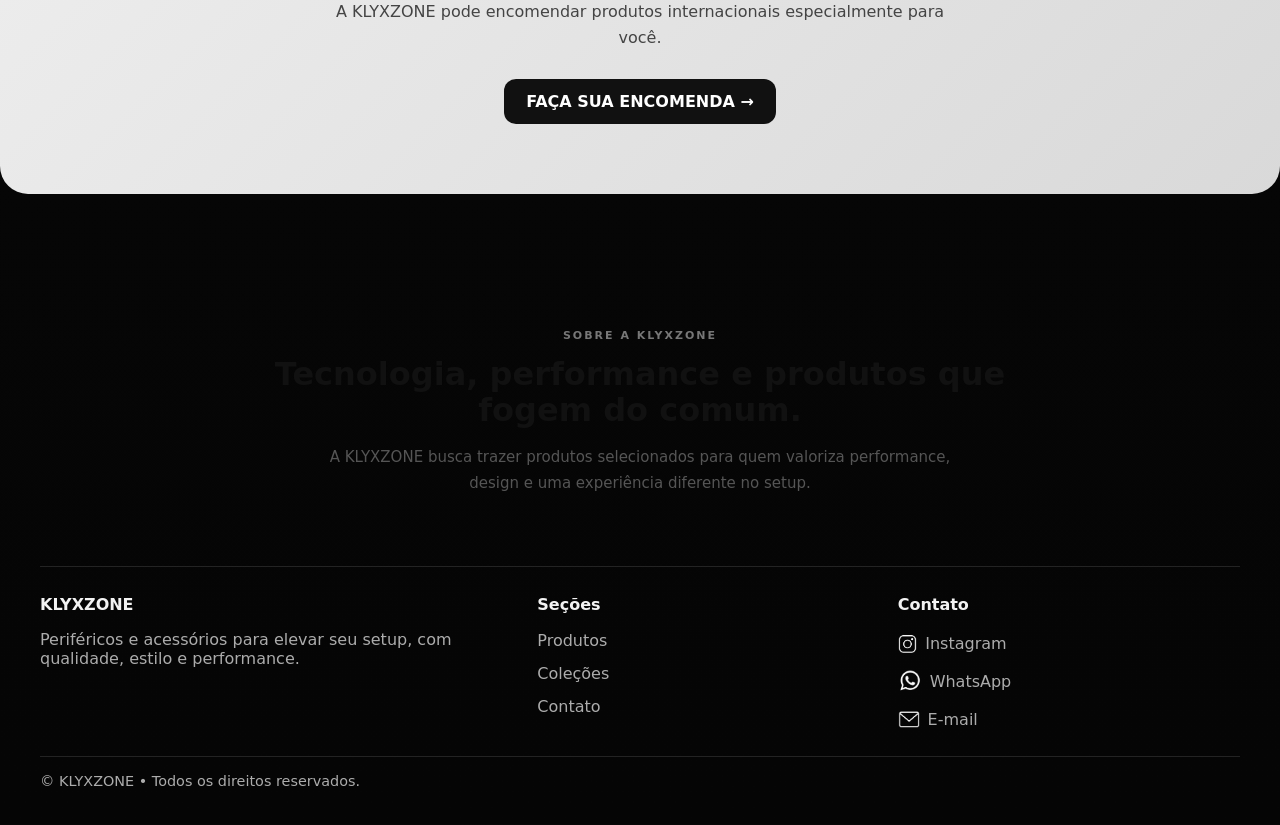
==== commit 80eb9df9: "Update index.html" ====
--- a/index.html
+++ b/index.html
@@ -8,7 +8,7 @@
   <link rel="icon" type="image/png"
     href="imagens1/favicon1.jpg">
   <title>KLYXZONE</title>
-  <meta name="description" content="Catálogo moderno em preto e branco para a KLYXZONE." />
+  <meta name="description" content="Tecnologia, performance e produtos que fogem do comum." />
   <link rel="stylesheet" href="style.css" />
 </head>
 <body>
--- a/style.css
+++ b/style.css
@@ -1062,9 +1062,9 @@
 }
 
 .horizontal-products .product {
-  flex: 0 0 220px;
-  width: 220px;
-  min-width: 220px;
+  flex: 0 0 calc((100% - 10px) / 2);
+  width: calc((100% - 10px) / 2);
+  min-width: calc((100% - 10px) / 2);
 }
 }
 
@@ -3531,3 +3531,64 @@
 .stock-blue {
   background: #4da3ff;
 }
+
+ /* =======================================================
+     teste animaçao
+     ======================================================= */
+
+.product .thumb {
+  position: relative;
+}
+
+.product .thumb img {
+  transition: transform 0.5s cubic-bezier(0.22, 1, 0.36, 1);
+}
+
+.product .product-image-hover {
+  position: absolute;
+  inset: 0;
+  opacity: 0;
+  transition: opacity 0.35s ease,
+              transform 0.5s cubic-bezier(0.22, 1, 0.36, 1);
+}
+
+.product:hover .product-image {
+  opacity: 0;
+}
+
+.product:hover .product-image-hover {
+  opacity: 1;
+}
+
+.product:hover .thumb img {
+  transform: translateY(-8px) scale(1.03);
+}
+
+
+.product-add-button.out-of-stock {
+  background: #d7d7d7;
+  color: #666;
+  border-color: #d7d7d7;
+  cursor: not-allowed;
+  opacity: 1;
+}
+
+.product-add-button.out-of-stock:hover {
+  background: #d7d7d7;
+  transform: none;
+}
+
+
+/* =========================
+   AJUSTE FINAL — VITRINES MOBILE
+========================= */
+
+@media (max-width: 760px) {
+
+  .horizontal-products .product {
+    flex: 0 0 calc((100% - 10px) / 2);
+    width: calc((100% - 10px) / 2);
+    min-width: calc((100% - 10px) / 2);
+  }
+
+}
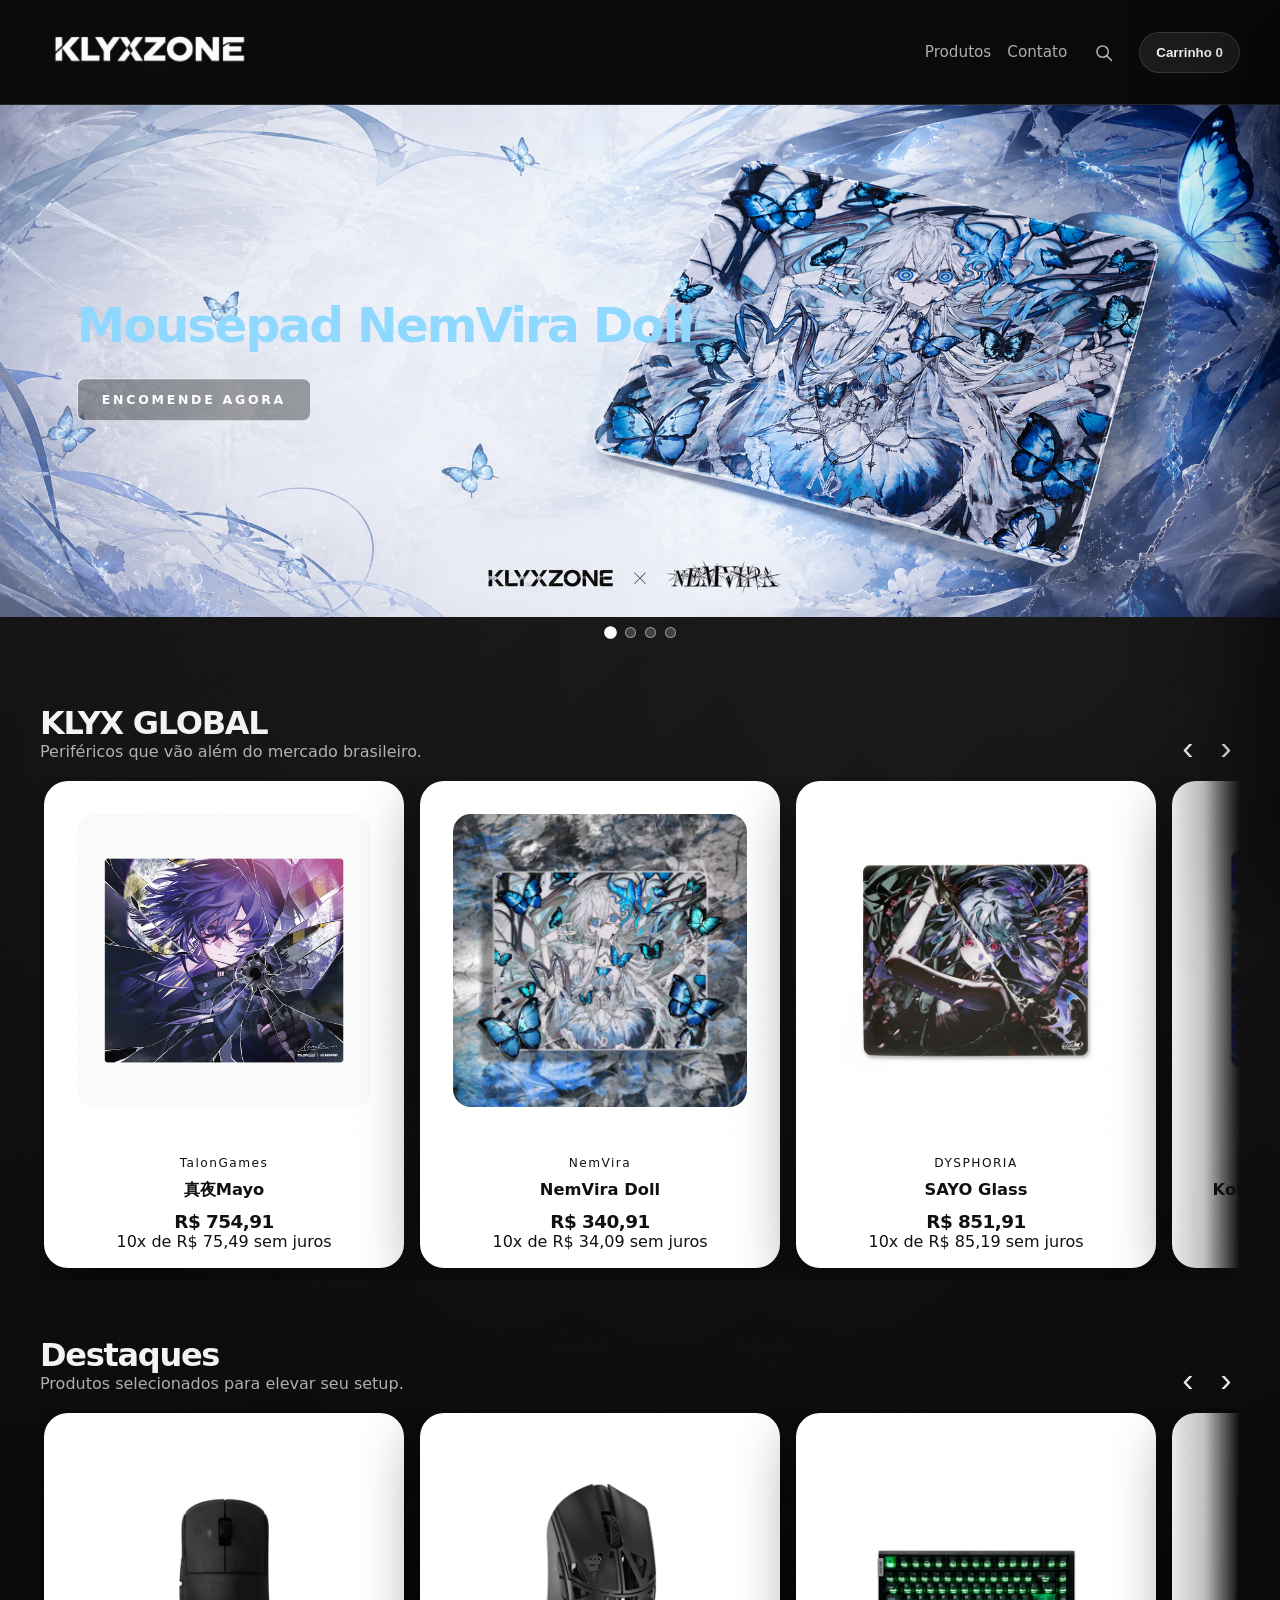
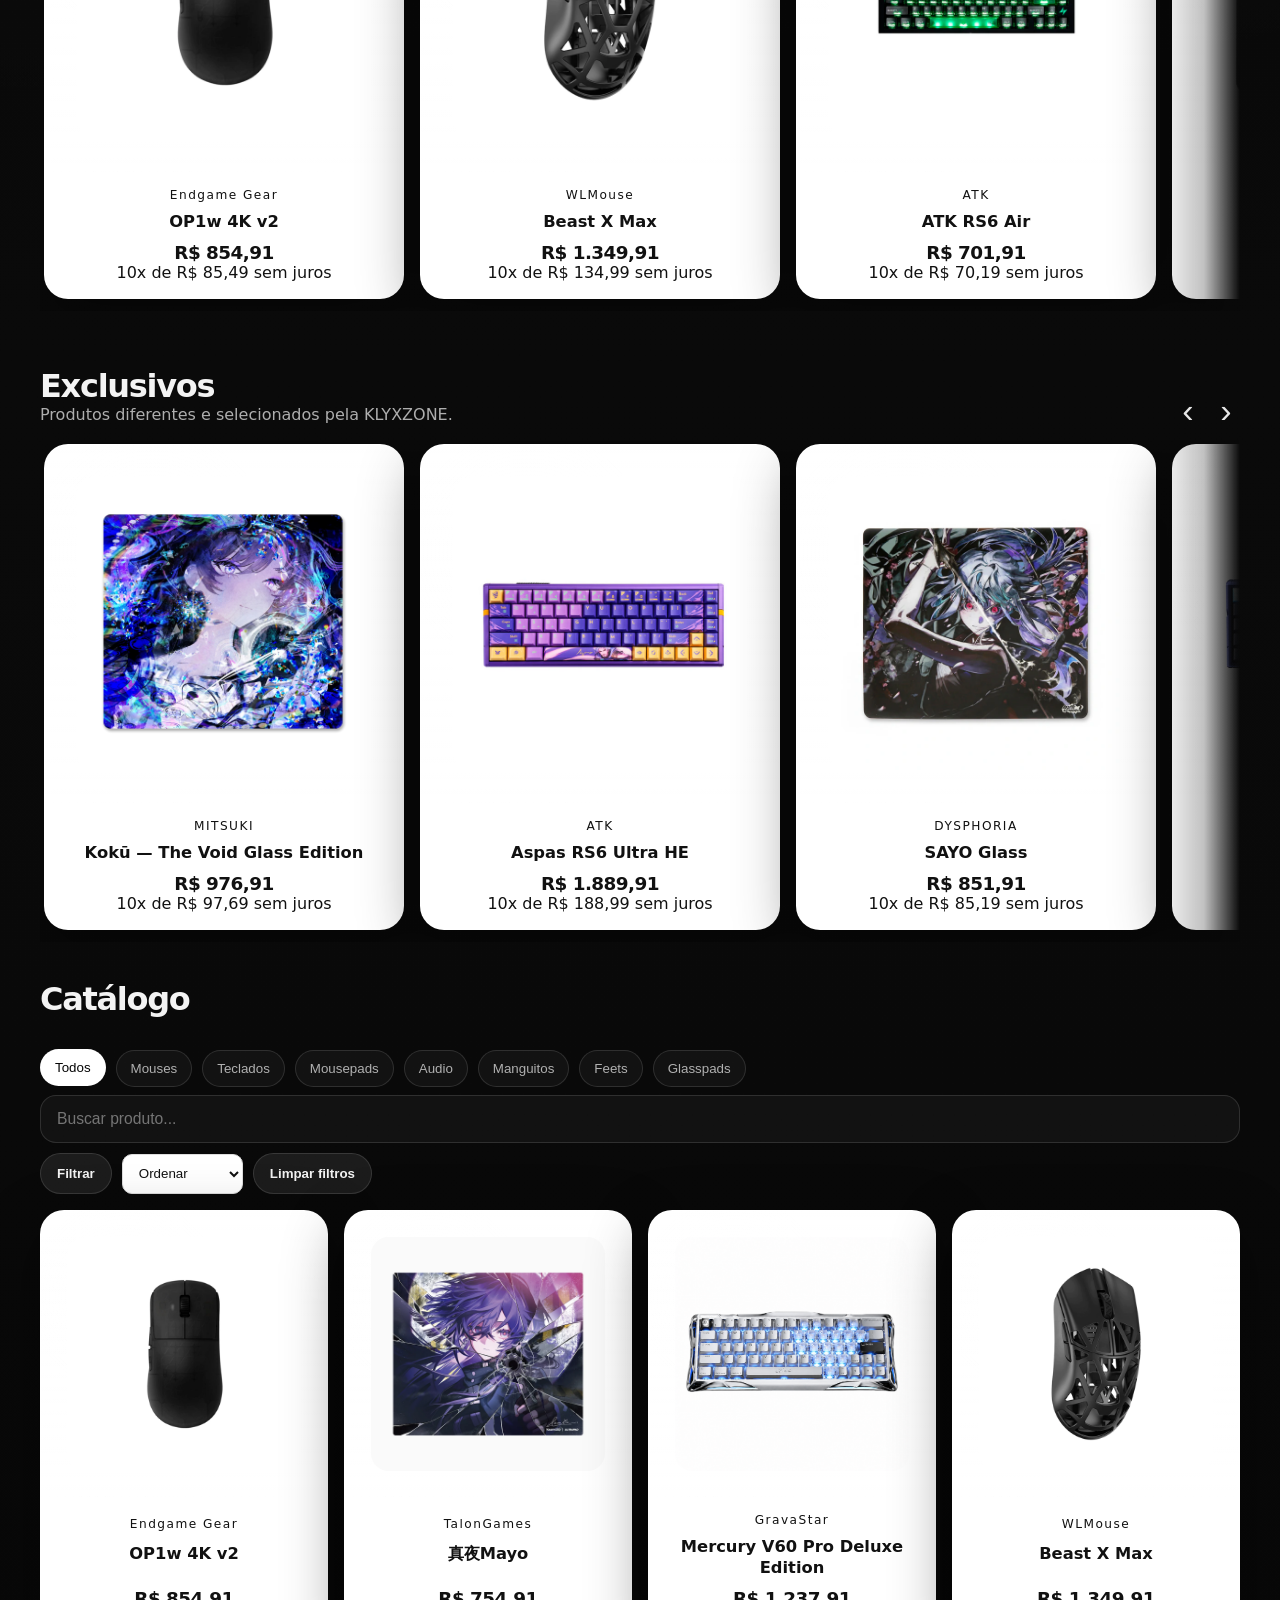
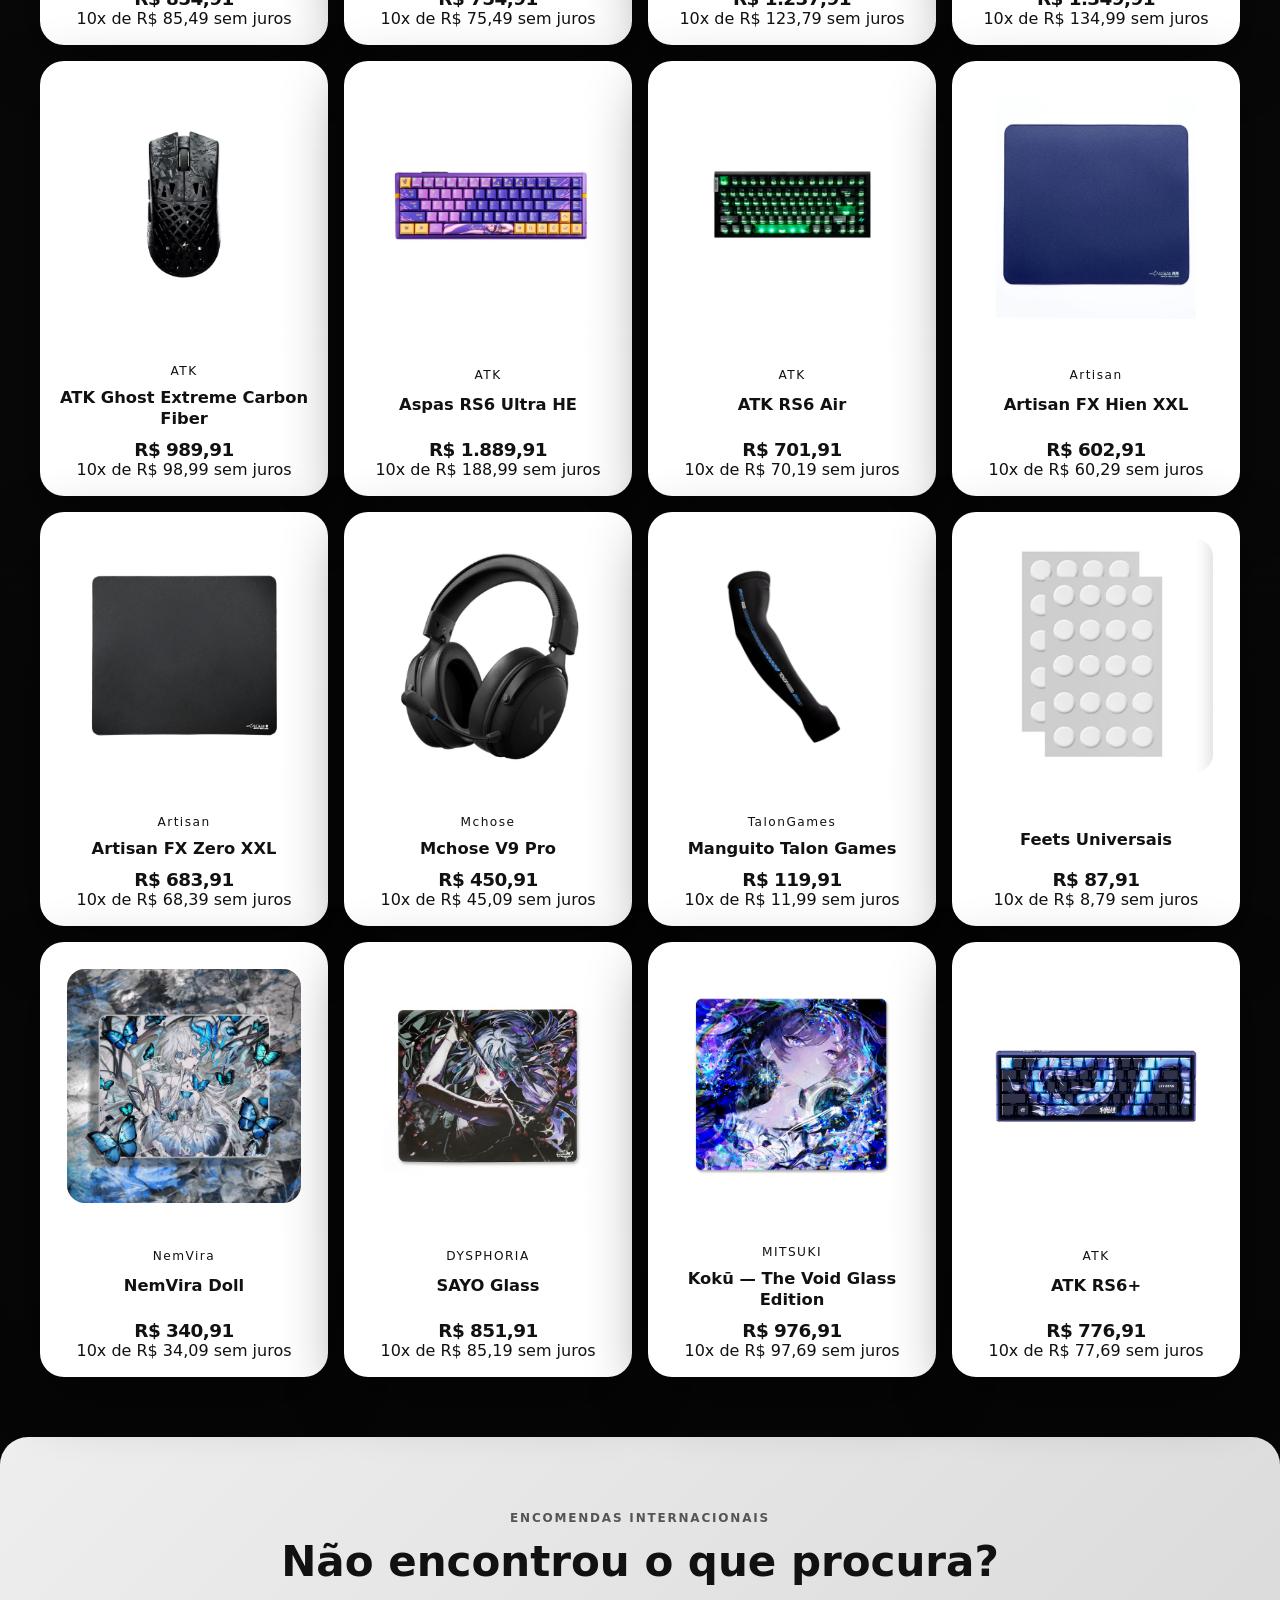
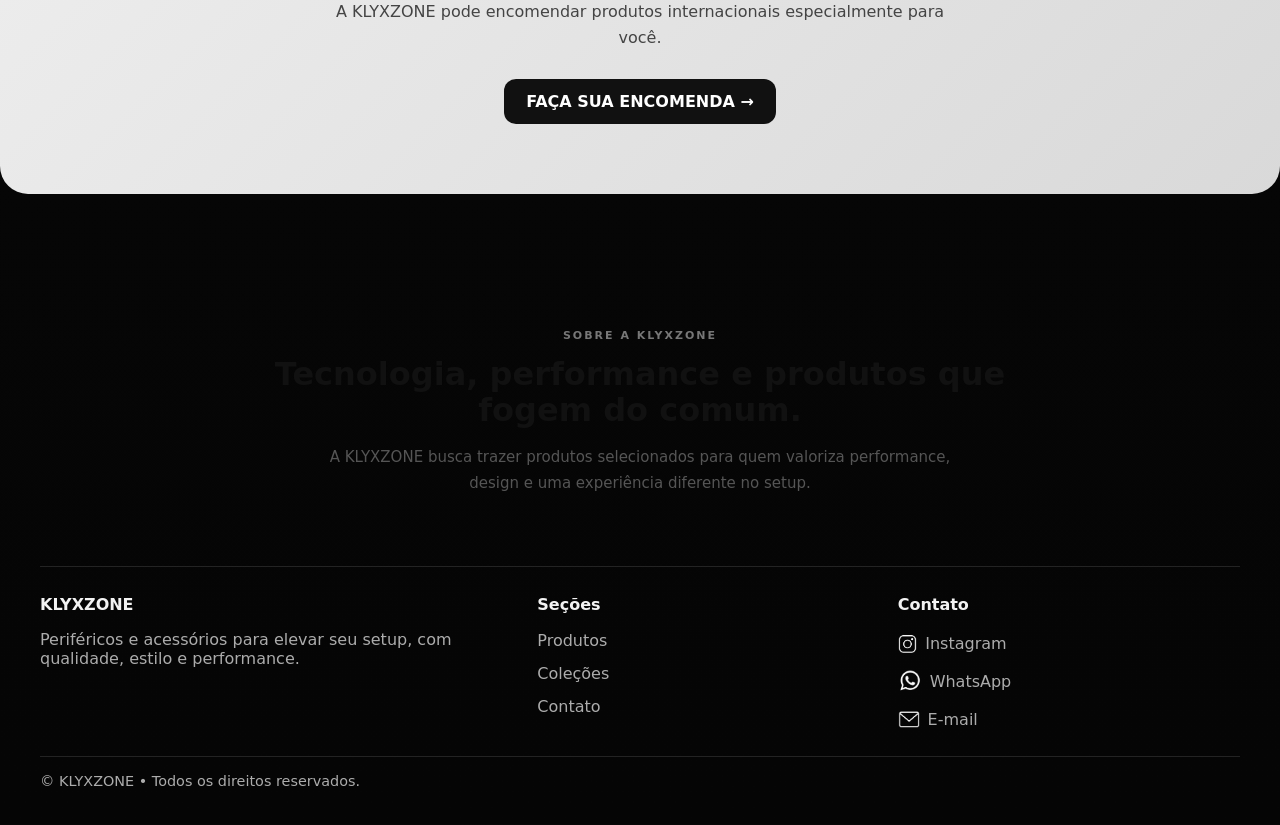
==== commit 7b519813: "Update index.html" ====
--- a/index.html
+++ b/index.html
@@ -9,7 +9,7 @@
     href="imagens1/favicon1.jpg">
   <title>KLYXZONE</title>
   <meta name="description" content="Tecnologia, performance e produtos que fogem do comum." />
-  <link rel="stylesheet" href="style.css" />
+  <link rel="stylesheet" href="./style.css?v=999" />
 </head>
 <body>
   <div class="topbar">
--- a/style.css
+++ b/style.css
@@ -3579,16 +3579,170 @@
 }
 
 
-/* =========================
-   AJUSTE FINAL — VITRINES MOBILE
-========================= */
-
 @media (max-width: 760px) {
 
-  .horizontal-products .product {
-    flex: 0 0 calc((100% - 10px) / 2);
-    width: calc((100% - 10px) / 2);
-    min-width: calc((100% - 10px) / 2);
-  }
-
-}
+  #relatedProducts {
+    gap: 10px;
+  }
+
+  #relatedProducts .product {
+    flex: 0 0 calc((100% - 10px) / 2) !important;
+    width: calc((100% - 10px) / 2) !important;
+    min-width: calc((100% - 10px) / 2) !important;
+  }
+
+}
+
+
+@media (max-width: 760px) {
+
+  .hero-slide.active {
+    animation: heroFadeMobile 0.55s ease !important;
+  }
+
+  @keyframes heroFadeMobile {
+    from {
+      opacity: 0;
+      transform: translateX(0);
+    }
+
+    to {
+      opacity: 1;
+      transform: translateX(0);
+    }
+  }
+
+}
+
+
+@media (max-width: 760px) {
+
+  .drawer,
+  .overlay {
+    position: fixed !important;
+    inset: 0 !important;
+    margin: 0 !important;
+  }
+
+  .drawer {
+    transform: translateX(100%) !important;
+  }
+
+  .drawer.open {
+    transform: translateX(0) !important;
+  }
+
+}
+
+
+@media (max-width: 760px) {
+
+  html,
+  body {
+    transform: none !important;
+    filter: none !important;
+    perspective: none !important;
+  }
+
+}
+
+/* =======================================================
+   KLYXZONE — CORREÇÃO FINAL DOS BANNERS MOBILE
+   ======================================================= */
+
+@media (max-width: 760px) {
+
+  /* -------------------------------------------------------
+     MAYO
+     ------------------------------------------------------- */
+
+  .mayo-content {
+    opacity: 1 !important;
+    visibility: visible !important;
+    transform: translateY(-50%) !important;
+    z-index: 20 !important;
+  }
+
+  .mayo-label,
+  .mayo-title,
+  .mayo-button {
+    opacity: 1 !important;
+    visibility: visible !important;
+  }
+
+  .mayo-button {
+    position: static !important;
+    transform: none !important;
+  }
+
+
+  /* -------------------------------------------------------
+     GRAVASTAR
+     ------------------------------------------------------- */
+
+  .gravastar-content {
+    opacity: 1 !important;
+    visibility: visible !important;
+    transform: translateY(-50%) !important;
+    z-index: 20 !important;
+  }
+
+  .gravastar-title,
+  .gravastar-button {
+    opacity: 1 !important;
+    visibility: visible !important;
+  }
+
+  .gravastar-button {
+    transform: none !important;
+  }
+
+
+  /* -------------------------------------------------------
+     GARANTIA PARA OS SLIDES
+     ------------------------------------------------------- */
+
+  .hero-slide.active .mayo-content,
+  .hero-slide.active .gravastar-content {
+    opacity: 1 !important;
+    visibility: visible !important;
+  }
+
+}
+
+
+/* =======================================================
+   KLYXZONE — CARRINHO MOBILE
+   ======================================================= */
+
+@media (max-width: 760px) {
+
+  .drawer {
+    position: fixed !important;
+
+    top: 0 !important;
+    right: 0 !important;
+    bottom: 0 !important;
+    left: 0 !important;
+
+    width: 100vw !important;
+    max-width: 100vw !important;
+
+    height: 100dvh !important;
+    max-height: 100dvh !important;
+
+    margin: 0 !important;
+
+    transform: translateX(100%) !important;
+  }
+
+  .drawer.open {
+    transform: translateX(0) !important;
+  }
+
+}
+
+/* TESTE DE PUBLICAÇÃO */
+body {
+  outline: 10px solid red !important;
+}
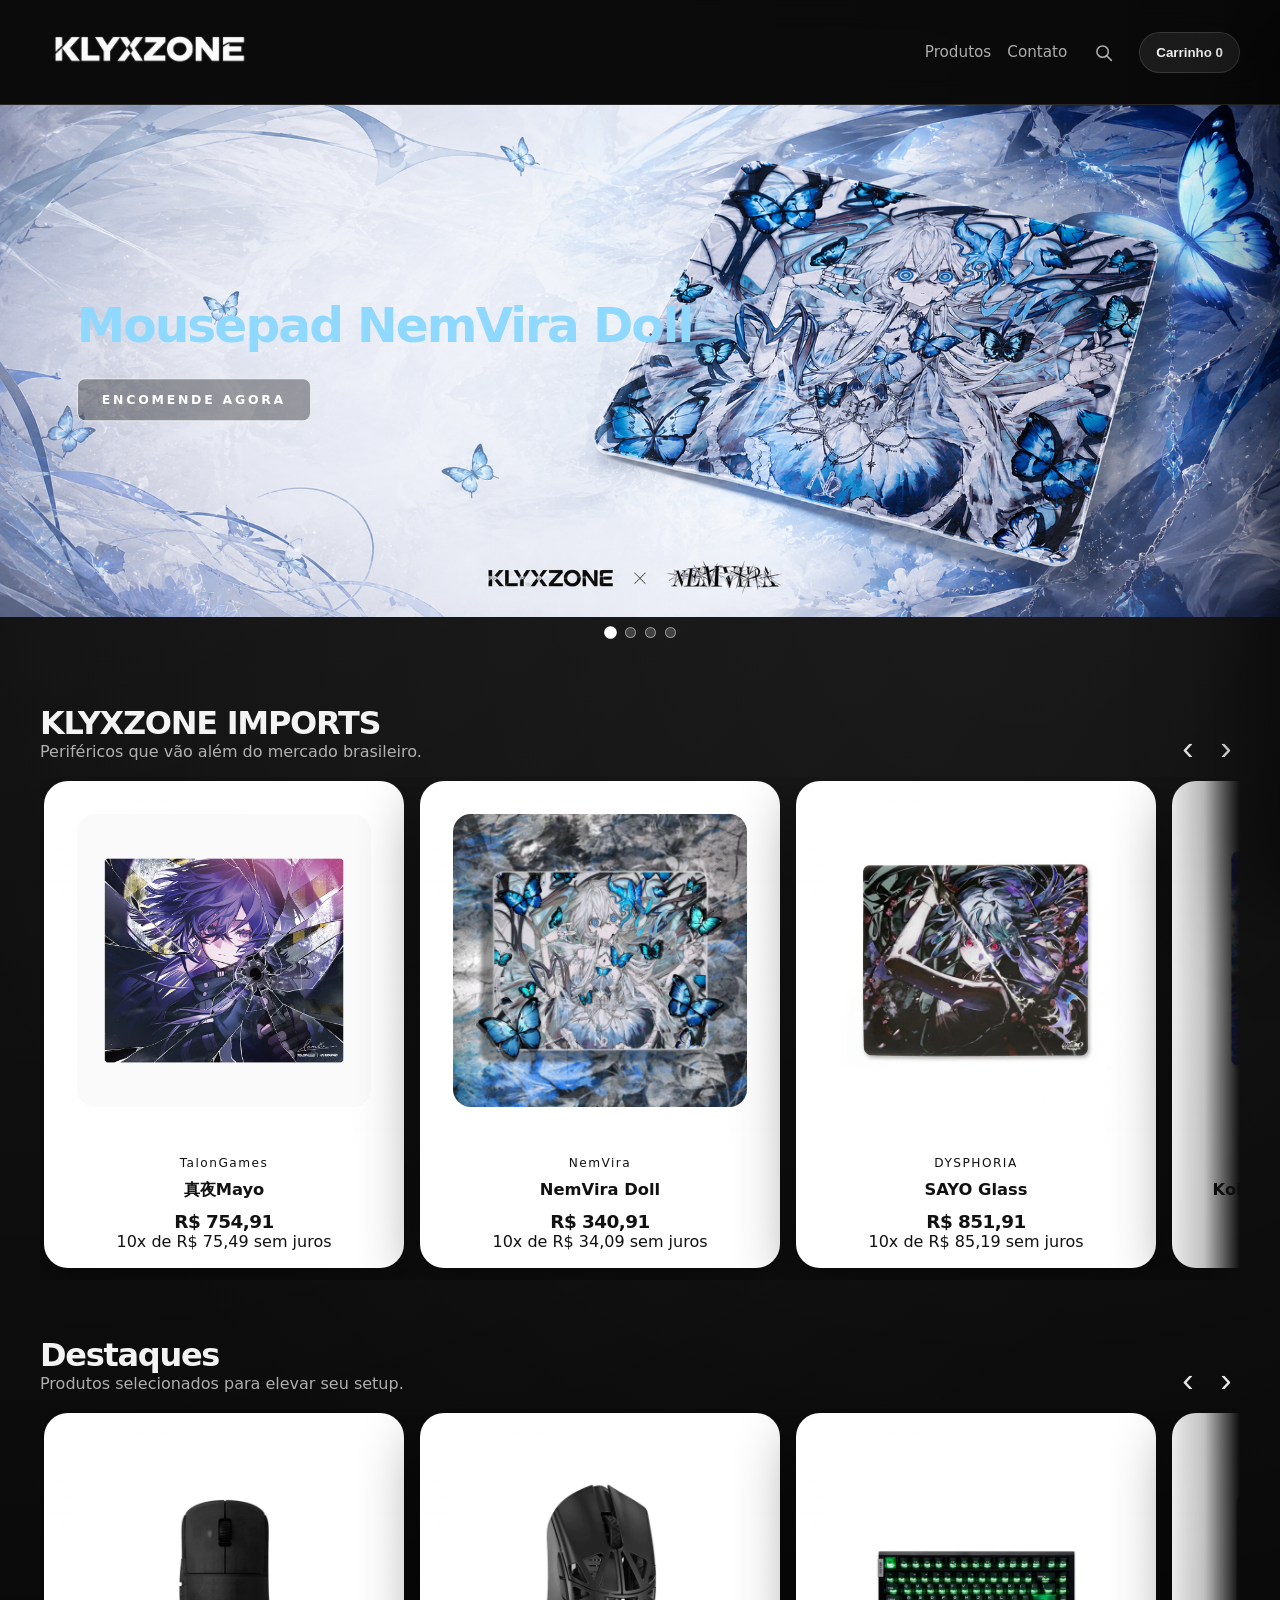
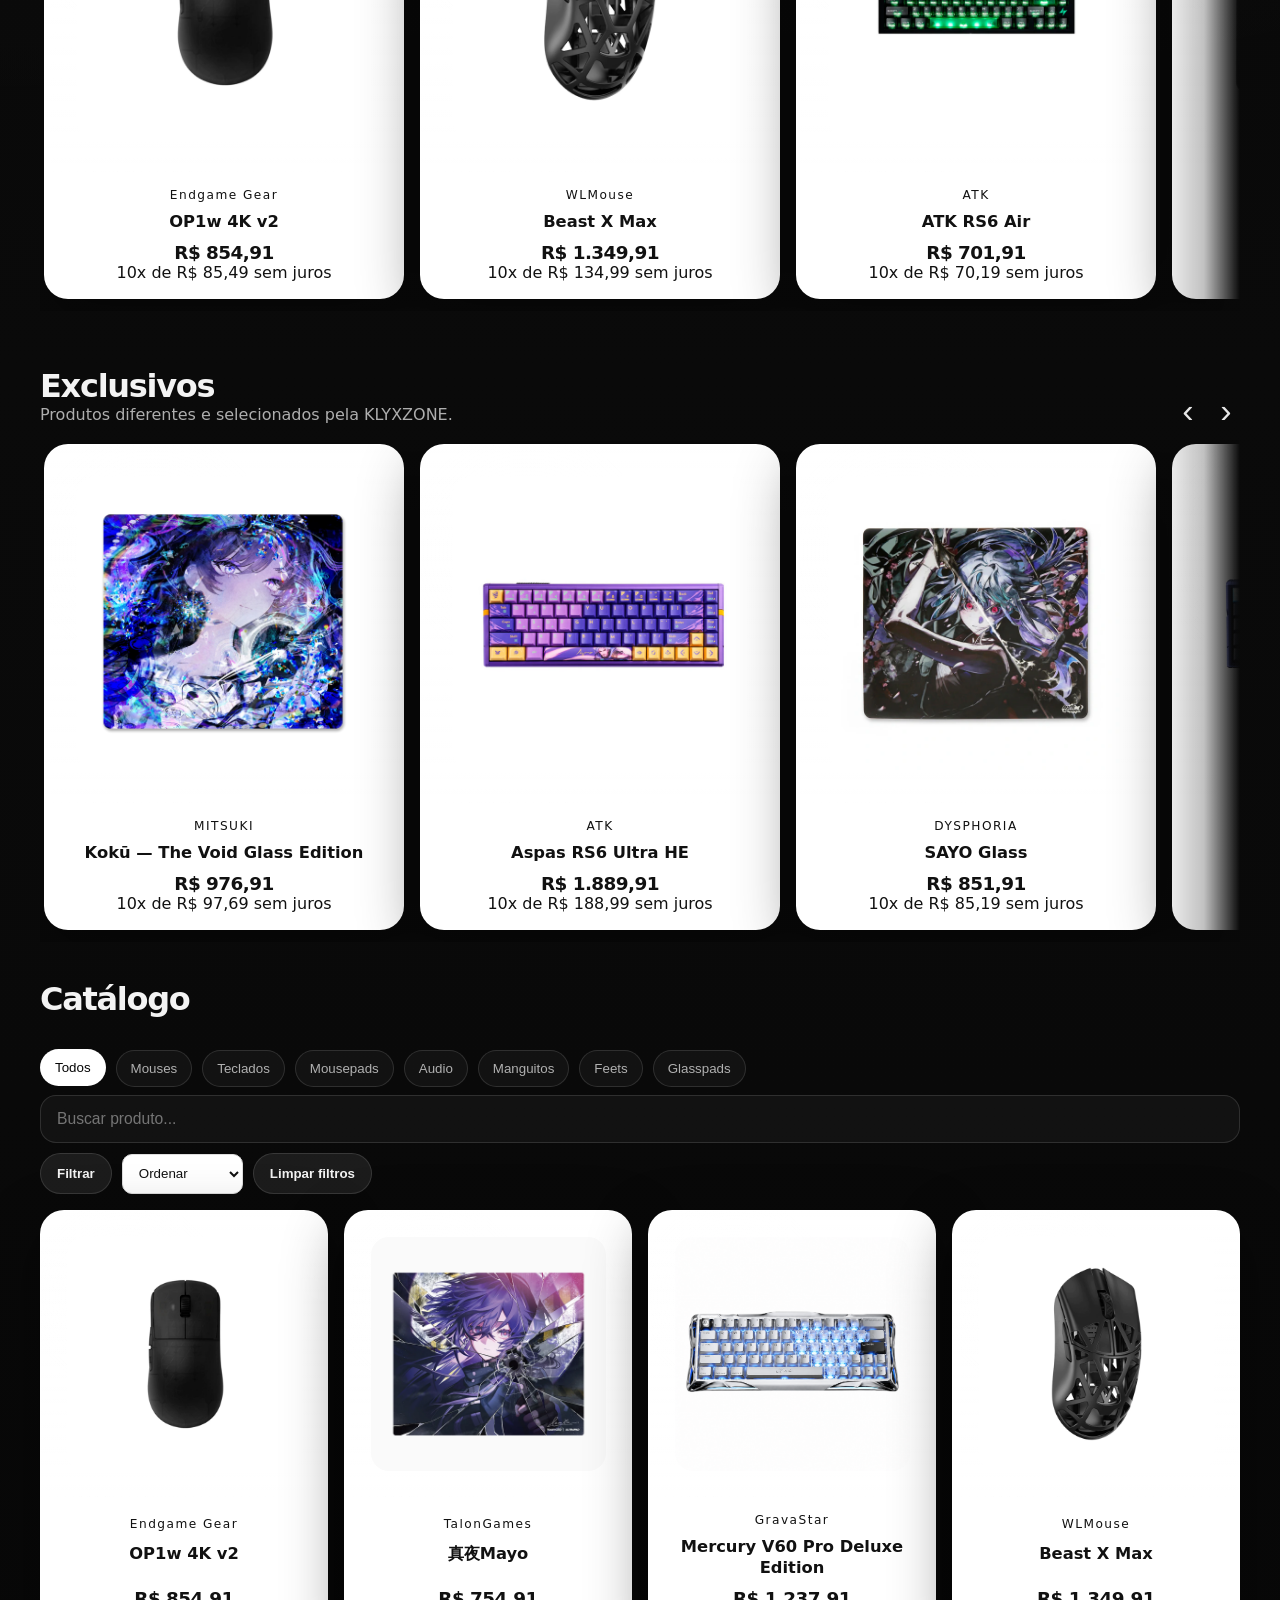
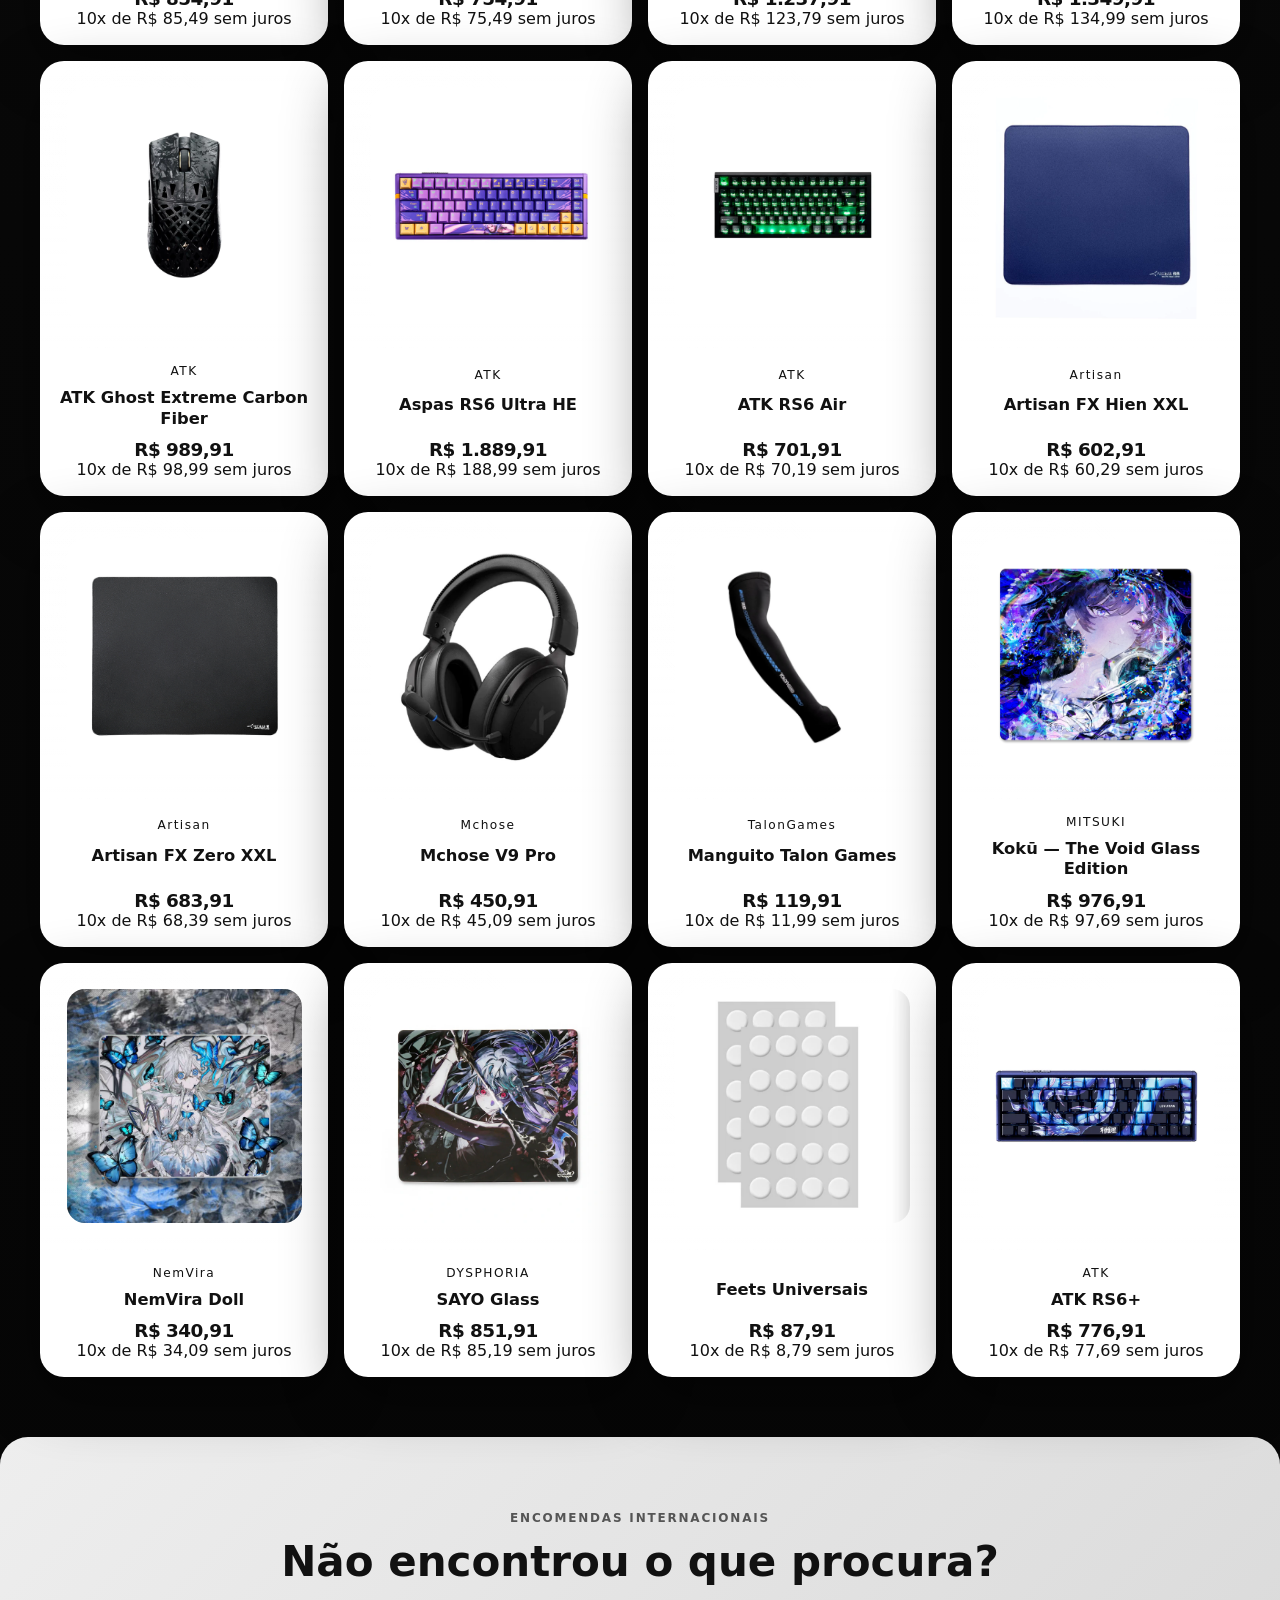
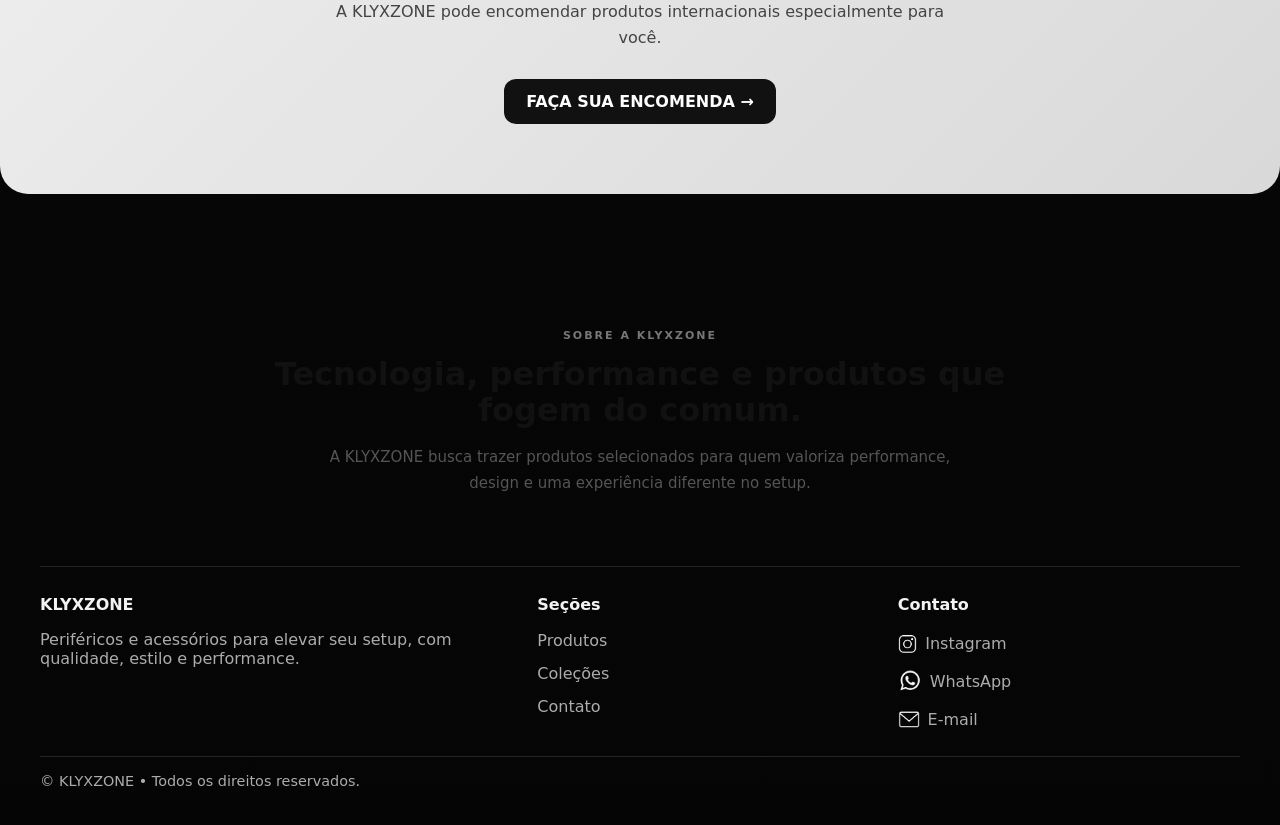
==== commit 3f072f93: "Update section heading from 'KLYX GLOBAL' to 'KLYXZONE IMPORTS'" ====
--- a/index.html
+++ b/index.html
@@ -267,7 +267,7 @@
 
   <div class="section-head">
     <div>
-      <h2>KLYX GLOBAL</h2>
+      <h2>KLYXZONE IMPORTS</h2>
       <p>Periféricos que vão além do mercado brasileiro.</p>
     </div>
 
--- a/style.css
+++ b/style.css
@@ -451,7 +451,7 @@
   display: grid;
   grid-template-columns: repeat(3, 1fr);
   gap: 16px;
-  margin-top: 16px;
+  margin-top: 8px;
   margin-bottom: 28px;
 }
 
@@ -2328,10 +2328,9 @@
   transition: transform 0.35s ease;
 }
 
-.product:hover .thumb img {
+.product:hover .thumb {
   transform: translateY(-8px) scale(1.03);
 }
-
 
 /* TESTE — destaque de encomendas */
 .order-highlight {
@@ -2764,9 +2763,8 @@
   ========================= */
 
   body {
-    overflow-x: hidden;
-  }
-
+  overflow-x: clip;
+}
   .wrap {
     width: calc(100% - 24px);
   }
@@ -3474,13 +3472,17 @@
   }
 
   .drawer-body {
-    flex: 1;
-
-    min-height: 0;
-
-    overflow-y: auto;
-    overflow-x: hidden;
-  }
+  flex: 1;
+
+  min-height: 0;
+
+  overflow-y: auto;
+  overflow-x: hidden;
+
+  display: grid;
+  grid-auto-rows: max-content;
+  align-content: start;
+}
 
   .drawer-foot {
     flex-shrink: 0;
@@ -3540,7 +3542,7 @@
   position: relative;
 }
 
-.product .thumb img {
+.product .thumb {
   transition: transform 0.5s cubic-bezier(0.22, 1, 0.36, 1);
 }
 
@@ -3548,8 +3550,8 @@
   position: absolute;
   inset: 0;
   opacity: 0;
-  transition: opacity 0.35s ease,
-              transform 0.5s cubic-bezier(0.22, 1, 0.36, 1);
+  transform: none;
+  transition: opacity 0.35s ease;
 }
 
 .product:hover .product-image {
@@ -3559,11 +3561,9 @@
 .product:hover .product-image-hover {
   opacity: 1;
 }
-
-.product:hover .thumb img {
+.product:hover .thumb {
   transform: translateY(-8px) scale(1.03);
 }
-
 
 .product-add-button.out-of-stock {
   background: #d7d7d7;
@@ -3596,27 +3596,6 @@
 
 @media (max-width: 760px) {
 
-  .hero-slide.active {
-    animation: heroFadeMobile 0.55s ease !important;
-  }
-
-  @keyframes heroFadeMobile {
-    from {
-      opacity: 0;
-      transform: translateX(0);
-    }
-
-    to {
-      opacity: 1;
-      transform: translateX(0);
-    }
-  }
-
-}
-
-
-@media (max-width: 760px) {
-
   .drawer,
   .overlay {
     position: fixed !important;
@@ -3672,7 +3651,6 @@
 
   .mayo-button {
     position: static !important;
-    transform: none !important;
   }
 
 
@@ -3683,7 +3661,7 @@
   .gravastar-content {
     opacity: 1 !important;
     visibility: visible !important;
-    transform: translateY(-50%) !important;
+    transform: translateY(-50%);
     z-index: 20 !important;
   }
 
@@ -3742,7 +3720,689 @@
 
 }
 
-/* TESTE DE PUBLICAÇÃO */
+@media (max-width: 760px) {
+
+  .hero-slide {
+    position: absolute !important;
+    inset: 0 !important;
+
+    width: 100% !important;
+    height: 100% !important;
+
+    display: none !important;
+
+    visibility: hidden !important;
+  }
+
+  .hero-slide.active {
+    position: relative !important;
+    inset: auto !important;
+
+    width: 100% !important;
+    height: auto !important;
+
+    display: block !important;
+
+    visibility: visible !important;
+
+    animation: heroSlideIn 0.55s ease !important;
+  }
+
+
+  /* =====================================================
+     ÁREA DO BANNER
+     ===================================================== */
+
+  .hero-slide.active .hero-main {
+    position: relative !important;
+
+    display: block !important;
+
+    width: 100vw !important;
+    height: 320px !important;
+    min-height: 320px !important;
+
+    padding: 0 !important;
+    margin: 0 !important;
+
+    overflow: hidden !important;
+  }
+
+
+  /* =====================================================
+     IMAGEM
+     ===================================================== */
+
+  .hero-slide.active .hero-banner {
+    position: absolute !important;
+
+    inset: 0 !important;
+
+    width: 100% !important;
+    height: 100% !important;
+
+    max-width: none !important;
+
+    display: block !important;
+
+    object-fit: cover !important;
+    object-position: center !important;
+
+    opacity: 1 !important;
+    visibility: visible !important;
+
+    z-index: 1 !important;
+
+    /*
+      NÃO colocamos uma animação nova na imagem.
+      A animação original pertence ao slide.
+    */
+  }
+
+
+  /* =====================================================
+     MAYO
+     ===================================================== */
+
+  .hero-slide.active .mayo-content {
+    position: absolute !important;
+
+    left: 5% !important;
+    top: 50% !important;
+
+    display: flex !important;
+    flex-direction: column !important;
+    align-items: flex-start !important;
+
+    width: auto !important;
+    max-width: 80% !important;
+
+    visibility: visible !important;
+
+    transform: translateY(-50%);
+
+    z-index: 20 !important;
+  }
+
+  /*
+    ANIMAÇÕES ORIGINAIS DO MAYO
+  */
+
+  .hero-slide:first-child.active .mayo-label {
+    animation:
+      mayoContentUp
+      0.5s
+      cubic-bezier(0.22, 1, 0.36, 1)
+      0.05s
+      both !important;
+  }
+
+  .hero-slide:first-child.active .mayo-title {
+    animation:
+      mayoContentUp
+      0.55s
+      cubic-bezier(0.22, 1, 0.36, 1)
+      0.12s
+      both !important;
+  }
+
+  .hero-slide:first-child.active .mayo-button {
+    animation:
+      mayoContentUp
+      0.6s
+      cubic-bezier(0.22, 1, 0.36, 1)
+      0.2s
+      both !important;
+  }
+
+  .hero-slide.active .mayo-label,
+  .hero-slide.active .mayo-title,
+  .hero-slide.active .mayo-button {
+    visibility: visible !important;
+  }
+
+  .hero-slide.active .mayo-button {
+    position: static !important;
+    display: inline-flex !important;
+  }
+
+
+  /* =====================================================
+     GRAVASTAR / NEMVIRA
+     ===================================================== */
+
+  .hero-slide.active .gravastar-content {
+    position: absolute !important;
+
+    left: 5% !important;
+    top: 50% !important;
+
+    display: flex !important;
+    flex-direction: column !important;
+    align-items: flex-start !important;
+
+    width: auto !important;
+    max-width: 85% !important;
+
+    visibility: visible !important;
+
+    z-index: 20 !important;
+
+    /*
+      ANIMAÇÃO ORIGINAL DO SEU CSS
+    */
+    animation:
+      gravastarContentUp
+      0.65s
+      cubic-bezier(0.22, 1, 0.36, 1)
+      both !important;
+  }
+
+  .hero-slide.active .gravastar-title,
+  .hero-slide.active .gravastar-button {
+    visibility: visible !important;
+  }
+
+  .hero-slide.active .gravastar-button {
+    display: inline-flex !important;
+  }
+
+
+  /* =====================================================
+     ENCOMENDAS
+     ===================================================== */
+
+  .hero-slide.active .hero-order {
+    position: relative !important;
+
+    width: 100% !important;
+    height: 320px !important;
+
+    overflow: hidden !important;
+  }
+
+  .hero-slide.active .hero-order .hero-copy {
+    position: absolute !important;
+
+    left: 5% !important;
+    top: 50% !important;
+
+    width: 55% !important;
+    max-width: 55% !important;
+
+    visibility: visible !important;
+
+    transform: translateY(-50%) !important;
+
+    z-index: 10 !important;
+
+
+  }
+
+}
+
+/* =======================================================
+   MOBILE — MESMAS ANIMAÇÕES DO DESKTOP
+   ======================================================= */
+
+@media (max-width: 760px) {
+
+  /* BANNER */
+  .hero-slide.active {
+    animation: heroSlideIn 0.55s ease !important;
+  }
+
+  /* TEXTO DO BANNER */
+  .hero-slide.active .hero-copy {
+    animation: heroTextUp 0.65s cubic-bezier(0.22, 1, 0.36, 1) both !important;
+  }
+
+  /* MAYO */
+  .hero-slide:first-child.active .mayo-label {
+    animation: mayoContentUp 0.5s cubic-bezier(0.22, 1, 0.36, 1) 0.05s both !important;
+  }
+
+  .hero-slide:first-child.active .mayo-title {
+    animation: mayoContentUp 0.55s cubic-bezier(0.22, 1, 0.36, 1) 0.12s both !important;
+  }
+
+  .hero-slide:first-child.active .mayo-button {
+    animation: mayoContentUp 0.6s cubic-bezier(0.22, 1, 0.36, 1) 0.2s both !important;
+  }
+
+  /* GRAVASTAR + NEMVIRA */
+  .hero-slide.active .gravastar-content {
+    animation: gravastarContentUp 0.65s cubic-bezier(0.22, 1, 0.36, 1) both !important;
+  }
+
+}
+
+@media (max-width: 760px) {
+  .topbar {
+    position: sticky !important;
+    top: 0 !important;
+    z-index: 1000 !important;
+  }
+}
+
+@media (max-width: 760px) {
+
+  .drawer {
+    top: 0 !important;
+    right: 0 !important;
+    bottom: 0 !important;
+    left: 0 !important;
+
+    height: 100dvh !important;
+
+    z-index: 1100 !important;
+  }
+
+  .overlay {
+    z-index: 1050 !important;
+  }
+
+}
+
+
+@media (max-width: 760px) {
+
+  .cart-item .quantity-row {
+    width: 190px;
+    height: 48px;
+
+    border: 1px solid var(--line);
+    border-radius: 12px;
+
+    display: flex;
+    align-items: center;
+    justify-content: space-between;
+
+    overflow: hidden;
+
+    margin-top: 8px;
+    gap: 0;
+  }
+
+  .cart-item .quantity-row .btn {
+    width: 48px;
+    height: 100%;
+
+    padding: 0;
+    border: 0;
+    border-radius: 0;
+
+    background: transparent;
+    color: var(--text);
+
+    font-size: 20px;
+
+    display: inline-flex;
+    align-items: center;
+    justify-content: center;
+  }
+
+  .cart-item .quantity-row .btn:hover {
+    background: rgba(255,255,255,0.06);
+  }
+
+  .cart-item .quantity-row span {
+    font-size: 14px;
+    color: var(--text);
+  }
+
+}
+
+
+/* =======================================================
+   CONTROLE DE QUANTIDADE — CARRINHO
+   ======================================================= */
+
+.cart-item .quantity-row {
+  width: 92px;
+  height: 32px;
+
+  border: 1px solid var(--line);
+  border-radius: 10px;
+
+  display: flex;
+  align-items: center;
+  justify-content: space-between;
+
+  overflow: hidden;
+
+  margin-top: 8px;
+  gap: 0;
+}
+
+.cart-item .quantity-row .btn {
+  width: 30px;
+  height: 100%;
+
+  padding: 0;
+  margin: 0;
+
+  border: 0;
+  border-radius: 0;
+
+  background: transparent;
+  color: var(--text);
+
+  font-size: 16px;
+
+  display: inline-flex;
+  align-items: center;
+  justify-content: center;
+}
+
+.cart-item .quantity-row .btn:hover {
+  background: rgba(255,255,255,0.06);
+}
+
+.cart-item .quantity-row span {
+  font-size: 13px;
+  color: var(--text);
+}
+
+@media (min-width: 761px) {
+  .cart-item .quantity-row span {
+    font-size: 11px;
+  }
+}
+
+
+.cart-item > .btn {
+  width: 28px;
+  height: 28px;
+  padding: 0;
+  margin: 0;
+  border: 1px solid var(--line);
+  border-radius: 8px;
+  background: transparent;
+  color: var(--muted);
+  font-size: 18px;
+  font-weight: 400;
+  display: inline-flex;
+  align-items: center;
+  justify-content: center;
+  transition: 0.2s ease;
+}
+
+.cart-item > .btn:hover {
+  color: var(--text);
+  background: rgba(255,255,255,0.06);
+  border-color: rgba(255,255,255,0.18);
+}
+
+
+/* =======================================================
+   CARRINHO — POSIÇÃO FIXA CORRETA
+   ======================================================= */
+
+.drawer {
+  position: fixed !important;
+  top: 0 !important;
+  right: 0 !important;
+  bottom: 0 !important;
+  left: auto !important;
+
+  width: min(420px, 100vw) !important;
+  height: 100vh !important;
+  max-height: 100vh !important;
+
+  margin: 0 !important;
+
+  transform: translateX(100%) !important;
+
+  z-index: 1100 !important;
+}
+
+.drawer.open {
+  transform: translateX(0) !important;
+}
+
+.overlay {
+  position: fixed !important;
+  inset: 0 !important;
+  z-index: 1050 !important;
+}
+
+@media (max-width: 760px) {
+  .drawer {
+    left: 0 !important;
+    width: 100vw !important;
+    max-width: 100vw !important;
+    height: 100dvh !important;
+    max-height: 100dvh !important;
+  }
+}
+
+/* =======================================================
+   CARRINHO DA PÁGINA DE PRODUTO
+   FIXO NA JANELA
+   ======================================================= */
+
+body > .drawer {
+  position: fixed !important;
+
+  top: 0 !important;
+  right: 0 !important;
+  bottom: 0 !important;
+  left: auto !important;
+
+  width: min(420px, 100vw) !important;
+  height: 100vh !important;
+  max-height: 100vh !important;
+
+  margin: 0 !important;
+
+  transform: translateX(100%) !important;
+
+  z-index: 9999 !important;
+}
+
+body > .drawer.open {
+  transform: translateX(0) !important;
+}
+
+body > .overlay {
+  position: fixed !important;
+  inset: 0 !important;
+
+  z-index: 9998 !important;
+}
+
+@media (max-width: 760px) {
+  body > .drawer {
+    left: 0 !important;
+    width: 100vw !important;
+    height: 100dvh !important;
+    max-height: 100dvh !important;
+  }
+}/* =======================================================
+   CARRINHO DA PÁGINA DE PRODUTO
+   FIXO NA JANELA
+   ======================================================= */
+
+body > .drawer {
+  position: fixed !important;
+
+  top: 0 !important;
+  right: 0 !important;
+  bottom: 0 !important;
+  left: auto !important;
+
+  width: min(420px, 100vw) !important;
+  height: 100vh !important;
+  max-height: 100vh !important;
+
+  margin: 0 !important;
+
+  transform: translateX(100%) !important;
+
+  z-index: 9999 !important;
+}
+
+body > .drawer.open {
+  transform: translateX(0) !important;
+}
+
+body > .overlay {
+  position: fixed !important;
+  inset: 0 !important;
+
+  z-index: 9998 !important;
+}
+
+@media (max-width: 760px) {
+  body > .drawer {
+    left: 0 !important;
+    width: 100vw !important;
+    height: 100dvh !important;
+    max-height: 100dvh !important;
+  }
+}
+
+
+/* TESTE — força o carrinho a ignorar qualquer largura horizontal extra */
+html,
 body {
-  outline: 10px solid red !important;
-}
+  overflow-x: hidden !important;
+}
+
+body > .drawer {
+  position: fixed !important;
+  top: 0 !important;
+  right: 0 !important;
+  bottom: 0 !important;
+  left: auto !important;
+
+  width: 420px !important;
+  max-width: 100vw !important;
+  height: 100vh !important;
+
+  margin: 0 !important;
+  transform: translateX(100%) !important;
+
+  z-index: 99999 !important;
+}
+
+body > .drawer.open {
+  transform: translateX(0) !important;
+}
+
+body > .overlay {
+  position: fixed !important;
+  inset: 0 !important;
+  z-index: 99998 !important;
+}
+
+body.cart-open {
+  position: fixed;
+  width: 100%;
+  left: 0;
+  right: 0;
+  top: var(--cart-scroll-y);
+}
+
+
+/* =====================================================
+   HOVER DOS PRODUTOS — ANIMAÇÃO SEM REESCALAR A IMAGEM
+===================================================== */
+
+.product .thumb {
+  position: relative;
+  overflow: hidden;
+  transition: transform 0.5s cubic-bezier(0.22, 1, 0.36, 1) !important;
+}
+
+.product .thumb img {
+  transform: none !important;
+  transition: opacity 0.35s ease !important;
+}
+
+.product:hover .thumb {
+  transform: translateY(-8px) scale(1.03) !important;
+}
+
+.product:hover .thumb img {
+  transform: none !important;
+}
+
+.product .product-image {
+  opacity: 1;
+  z-index: 2;
+}
+
+.product .product-image-hover {
+  position: absolute;
+  inset: 0;
+  opacity: 0;
+  z-index: 1;
+}
+
+.product:hover .product-image {
+  opacity: 0;
+}
+
+.product:hover .product-image-hover {
+  opacity: 1;
+}
+
+/* HEADER FIXO DURANTE TODA A NAVEGAÇÃO */
+.topbar {
+  position: sticky !important;
+  top: 0 !important;
+  z-index: 1000 !important;
+}
+
+
+html,
+body {
+  overflow-y: visible !important;
+  overflow-x: clip !important;
+}
+
+.topbar {
+  position: sticky !important;
+  top: 0 !important;
+  z-index: 1000 !important;
+}
+
+
+/* CORREÇÃO DE RASTERIZAÇÃO DO HOVER NO CHROME */
+.product .thumb img {
+  -webkit-transform: translate3d(0, 0, 0);
+  transform: translate3d(0, 0, 0);
+  -webkit-backface-visibility: hidden;
+  backface-visibility: hidden;
+  will-change: transform, opacity;
+}
+
+.product:hover .thumb img {
+  -webkit-transform: translate3d(0, -8px, 0) scale(1.03);
+  transform: translate3d(0, -8px, 0) scale(1.03);
+}
+
+
+/* =========================
+   barra vertical
+========================= */
+
+body::-webkit-scrollbar {
+  width: 4px;
+}
+
+body::-webkit-scrollbar-track {
+  background: transparent;
+}
+
+body::-webkit-scrollbar-thumb {
+  background: rgba(255,255,255,0.12);
+  border-radius: 999px;
+}
+
+body {
+  scrollbar-width: thin;
+  scrollbar-color: rgba(255,255,255,0.12) transparent;
+}
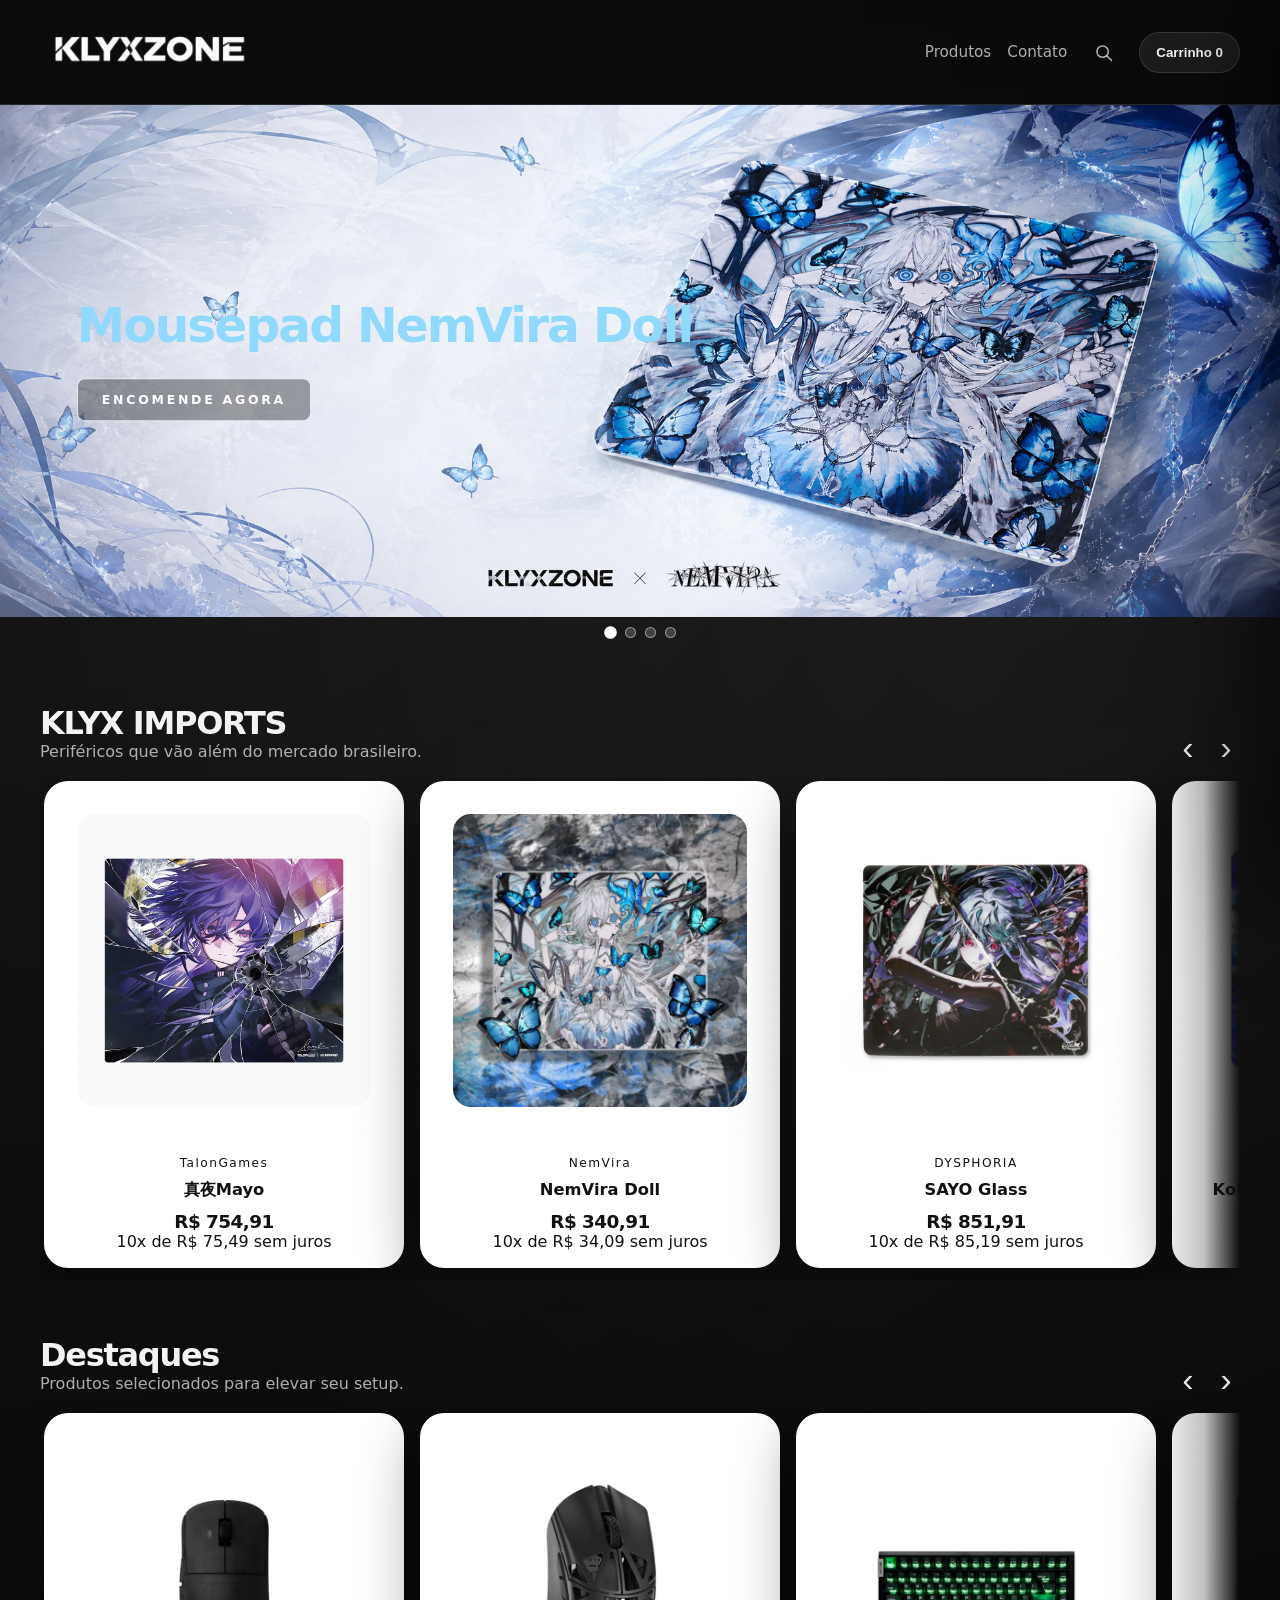
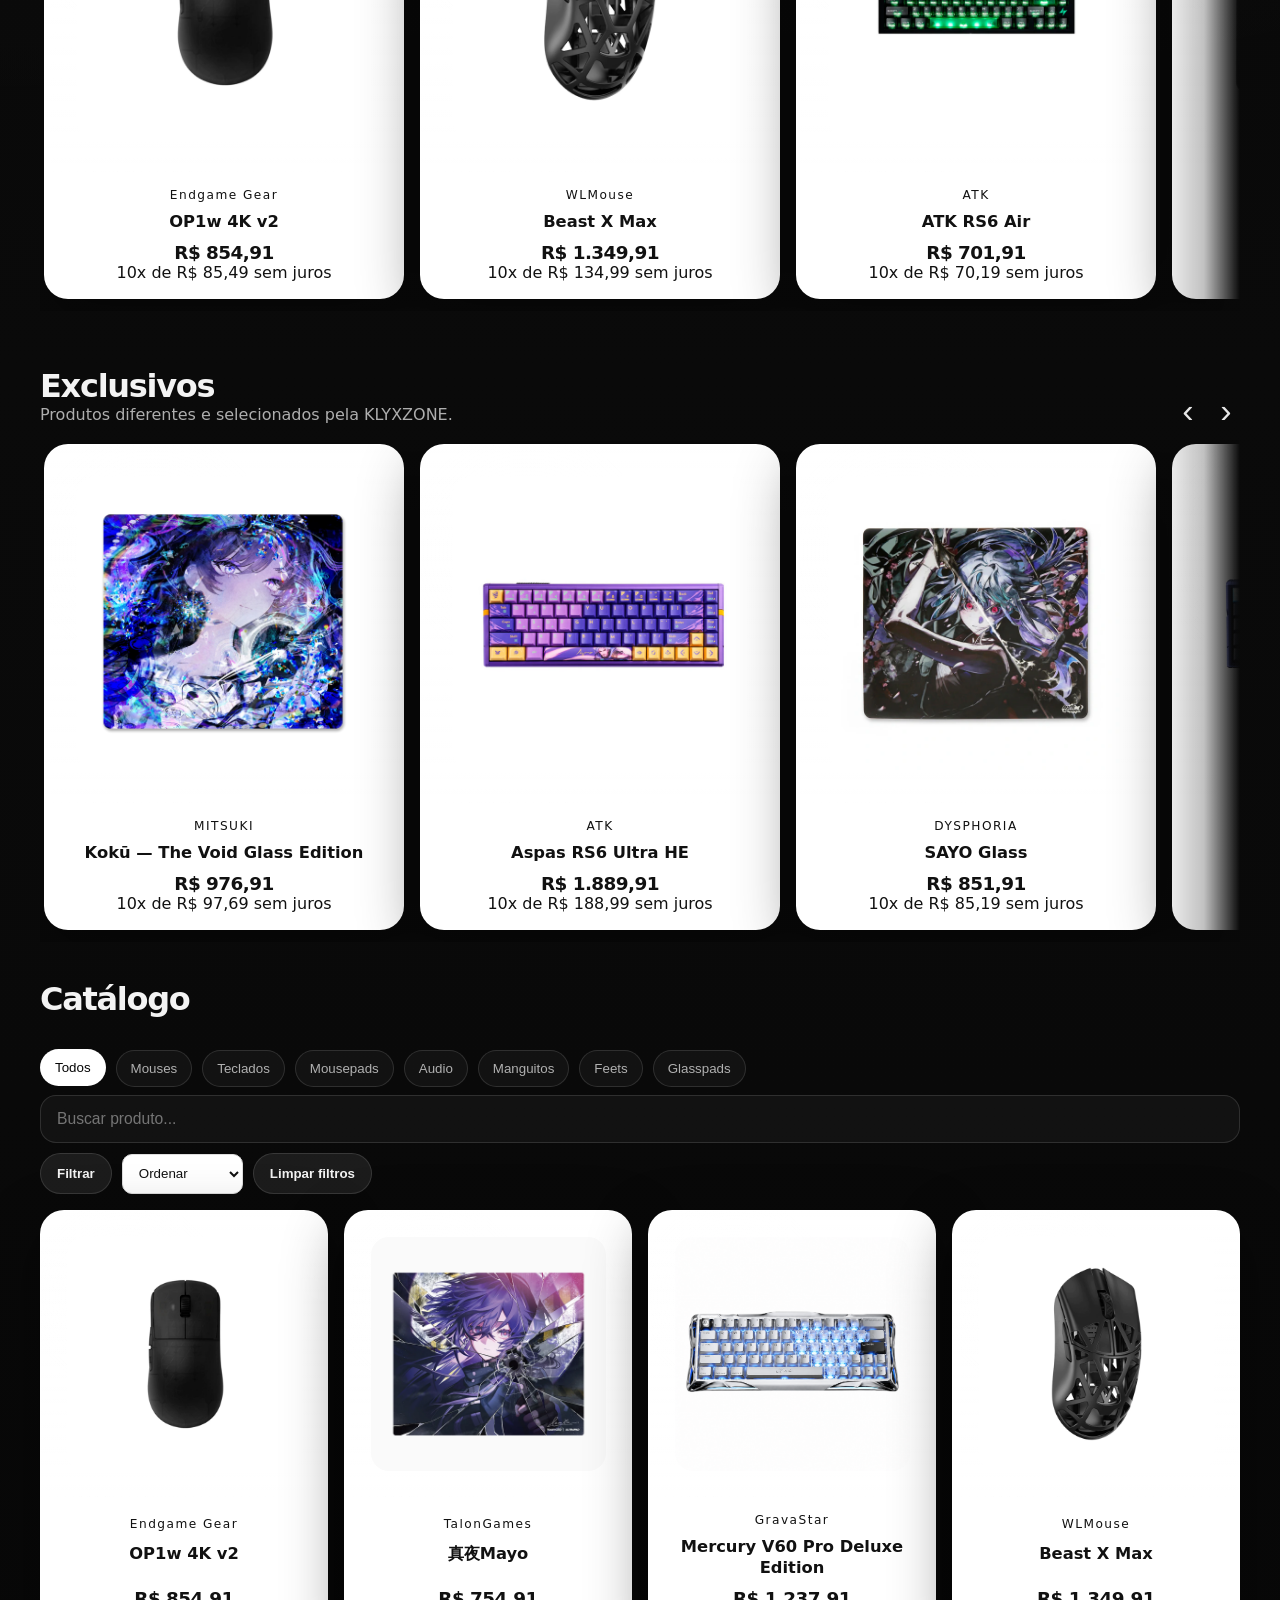
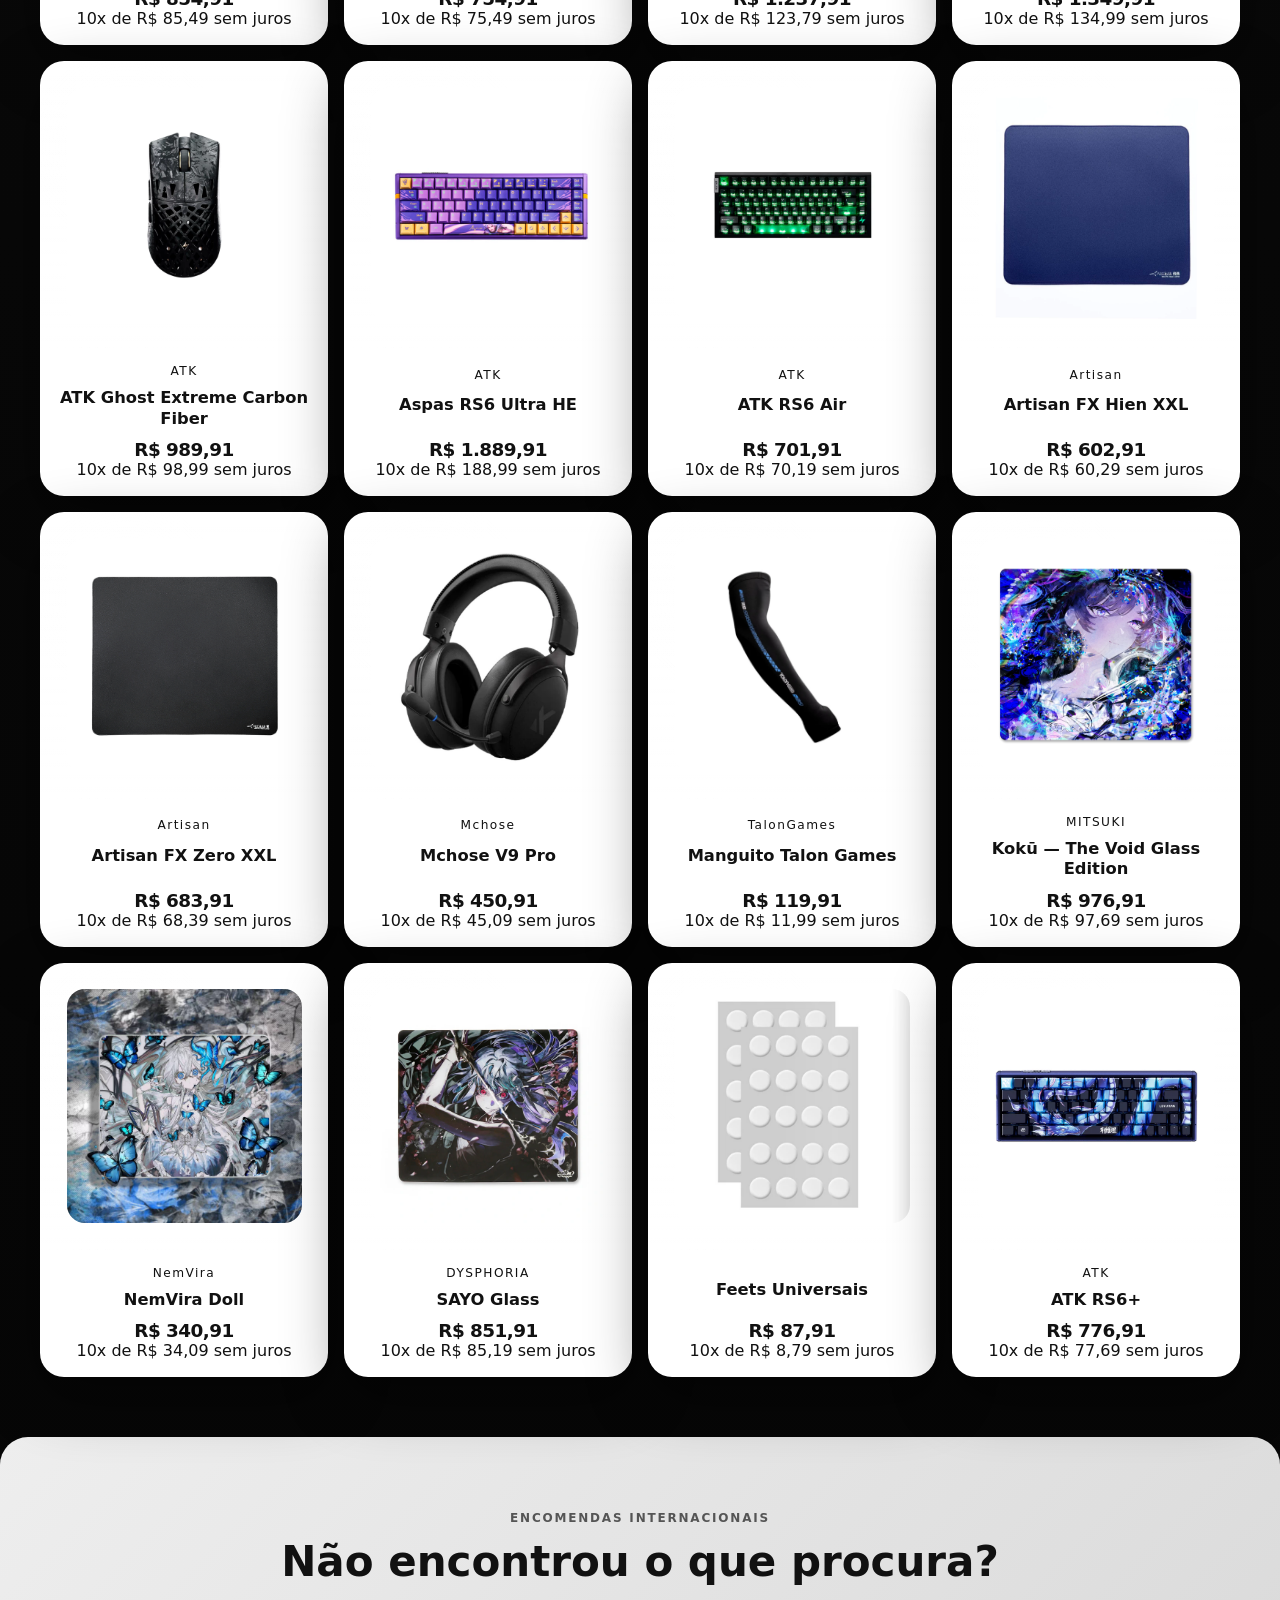
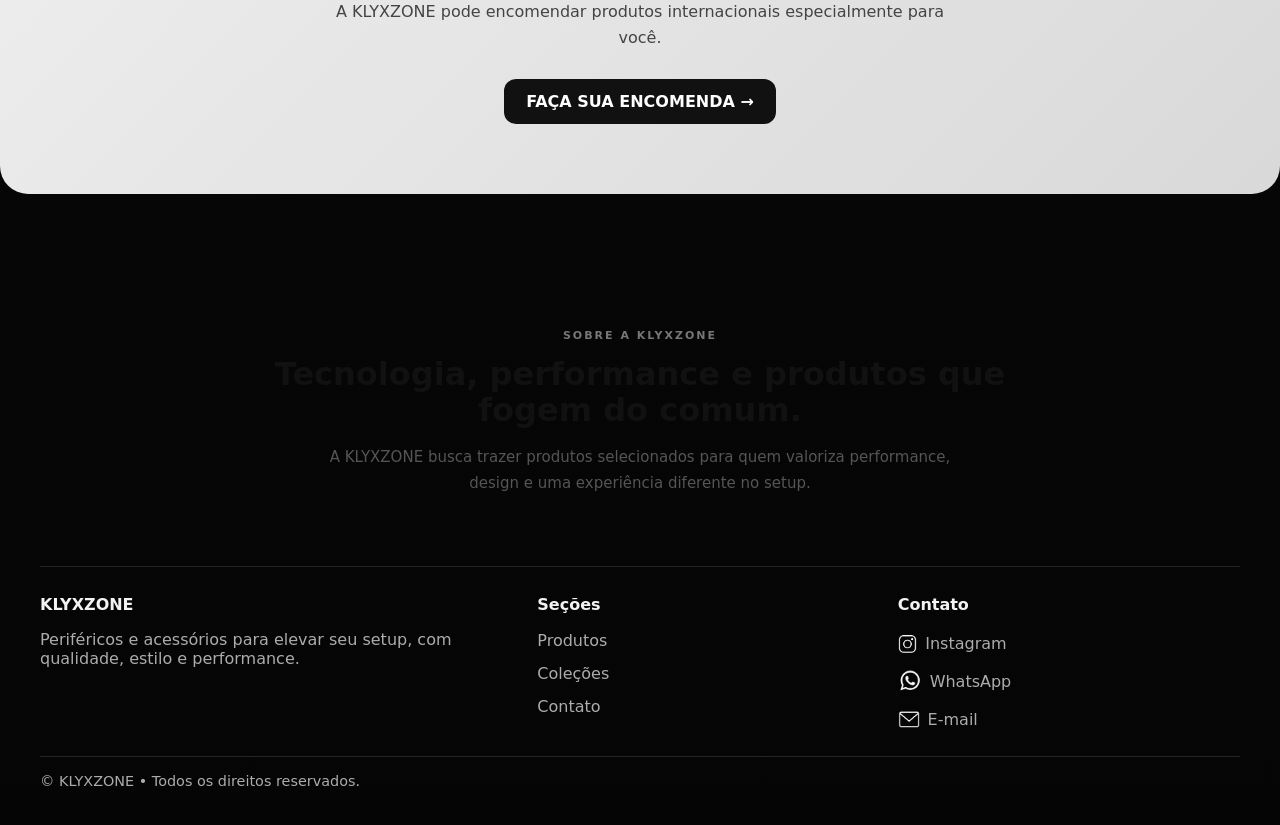
==== commit 974560de: "Update index.html" ====
--- a/index.html
+++ b/index.html
@@ -267,7 +267,7 @@
 
   <div class="section-head">
     <div>
-      <h2>KLYXZONE IMPORTS</h2>
+      <h2>KLYX IMPORTS</h2>
       <p>Periféricos que vão além do mercado brasileiro.</p>
     </div>
 
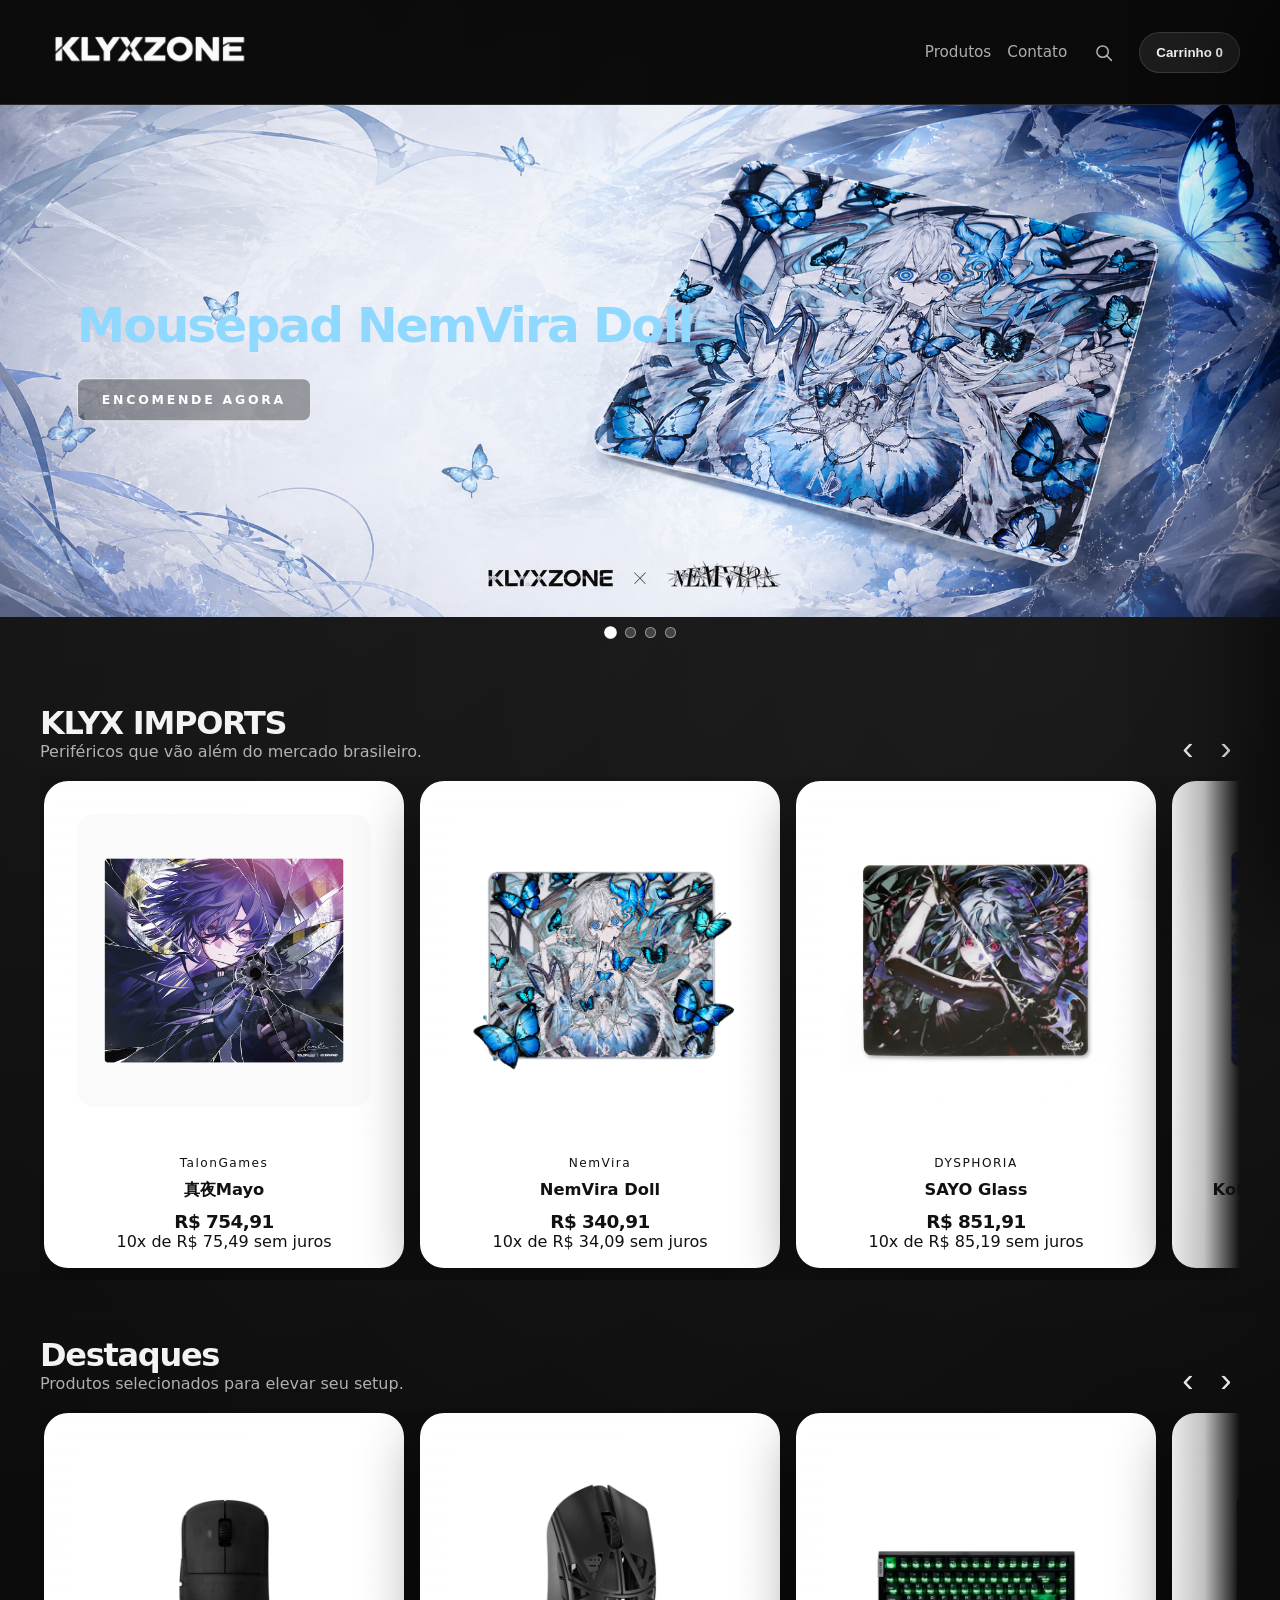
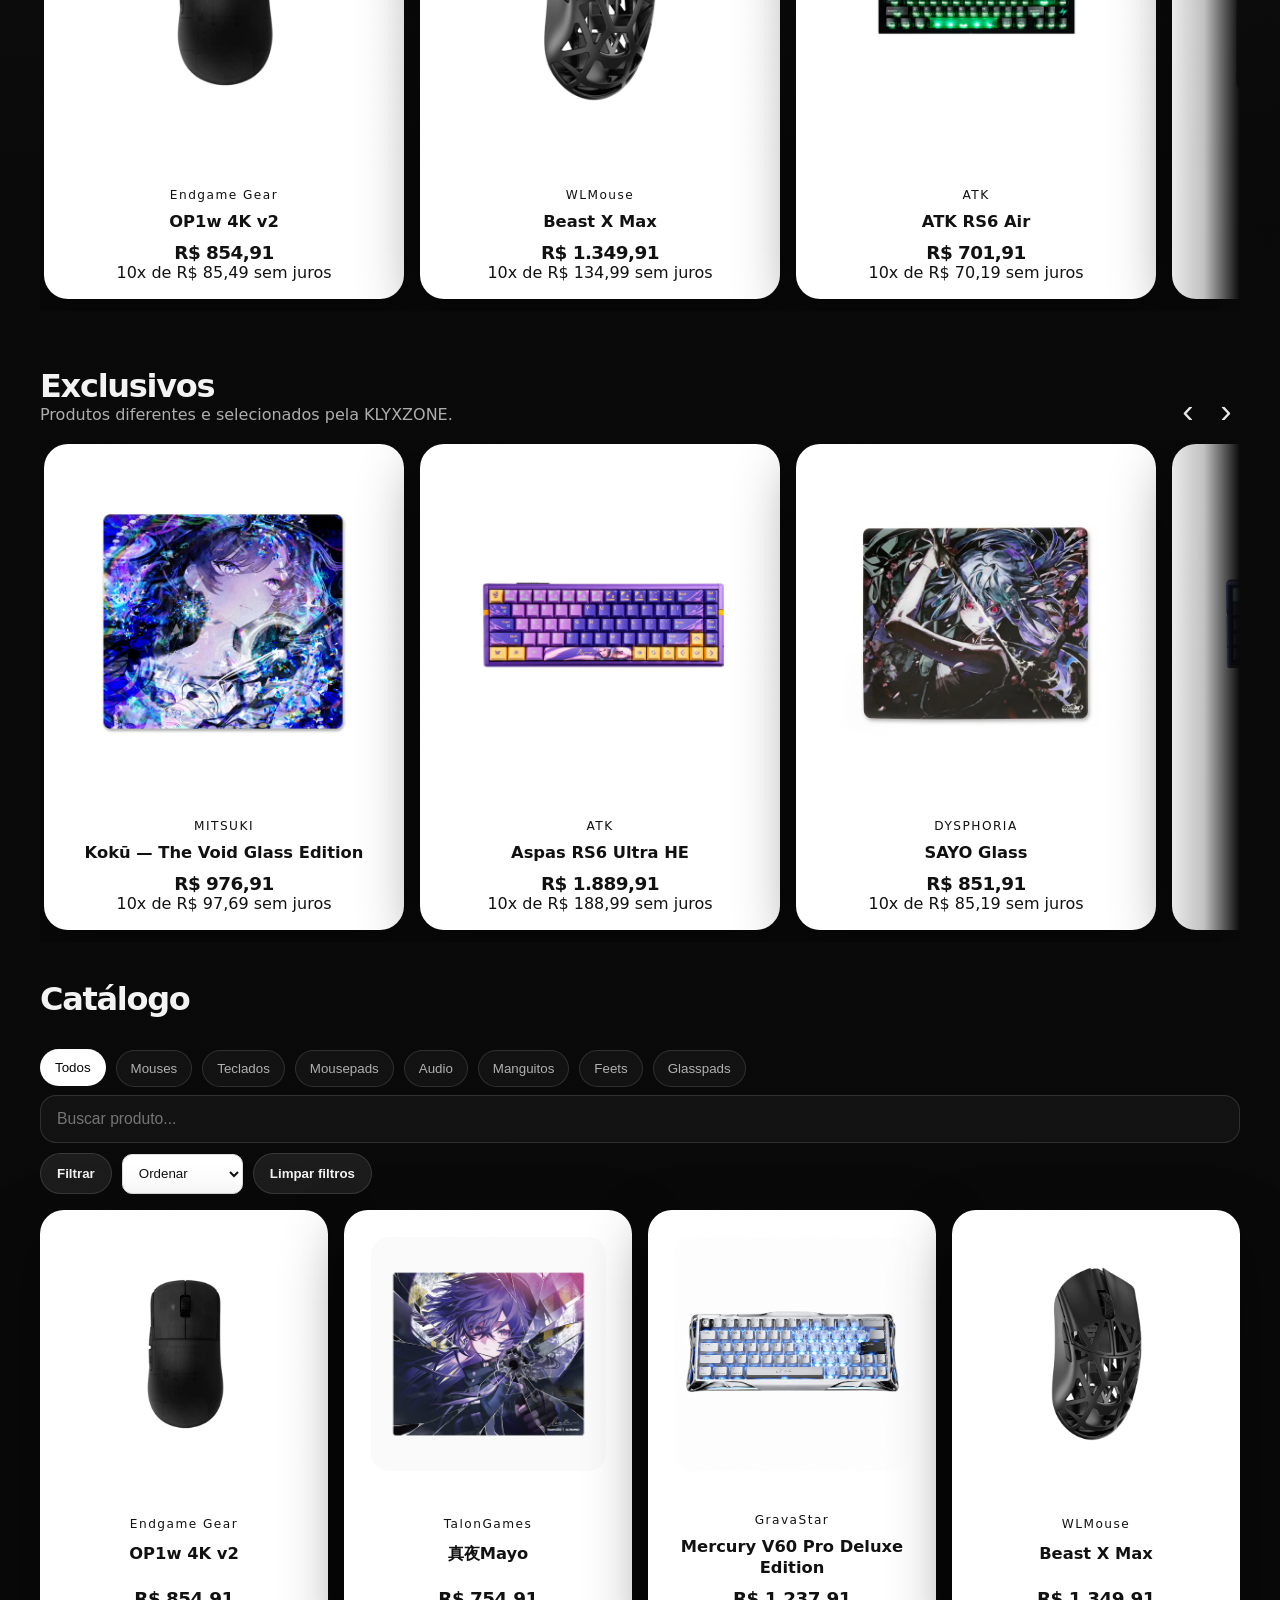
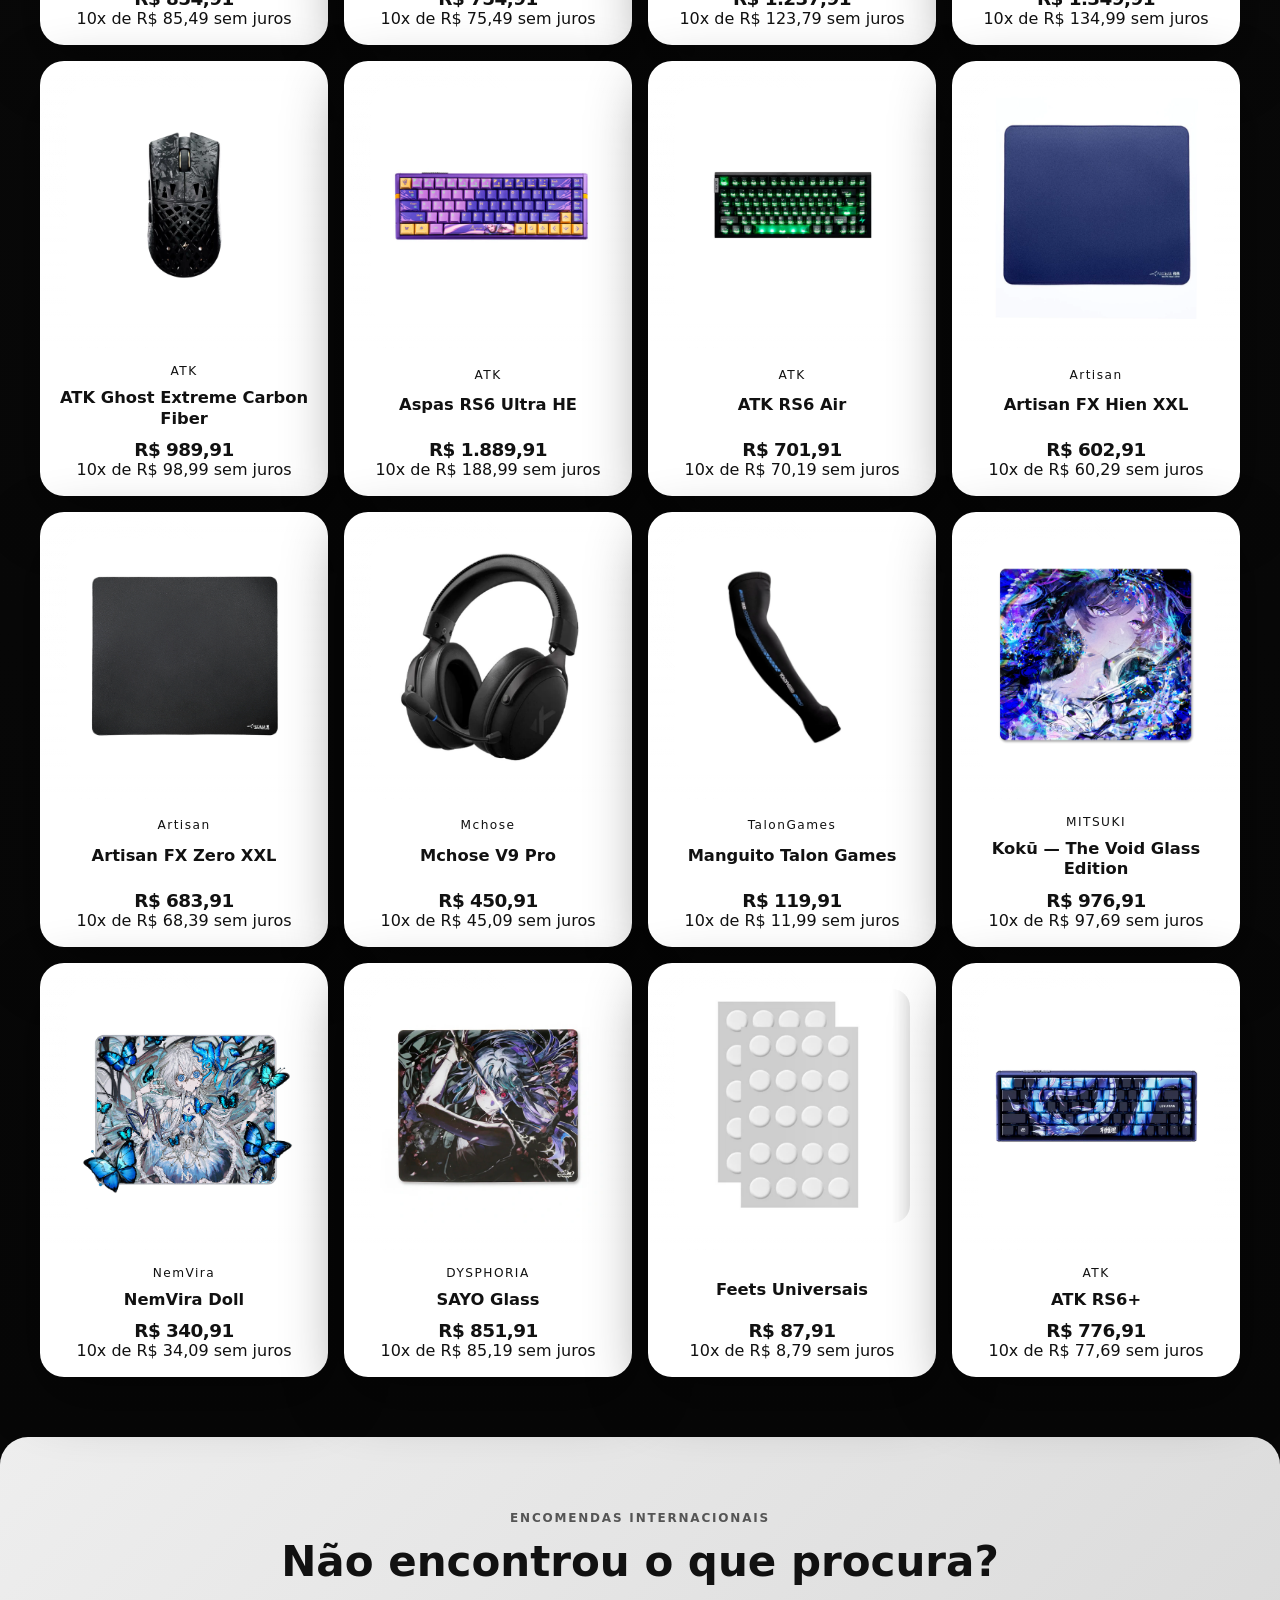
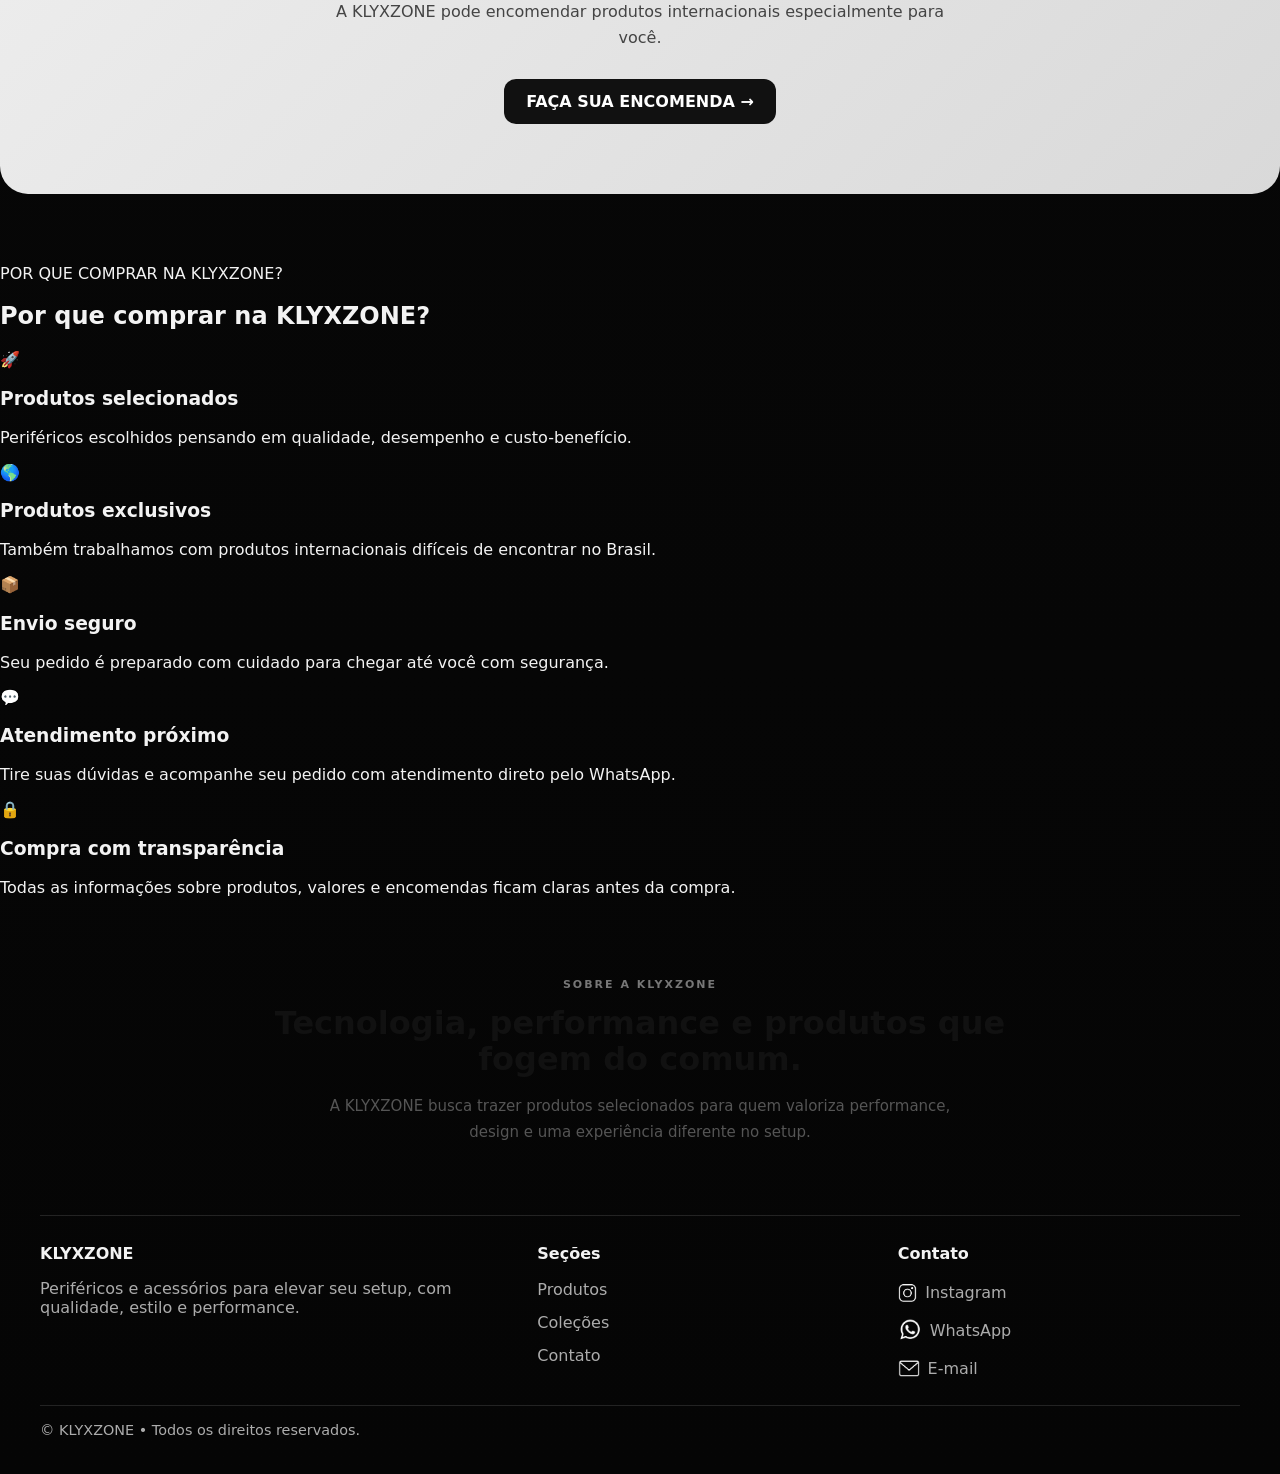
==== commit ae6b329e: "Update index.html" ====
--- a/index.html
+++ b/index.html
@@ -438,6 +438,60 @@
   </div>
 </section>
 
+  <!-- POR QUE COMPRAR NA KLYXZONE -->
+<section class="why-klyxzone">
+  <div class="why-klyxzone-content">
+
+    <span class="why-klyxzone-label">POR QUE COMPRAR NA KLYXZONE?</span>
+
+    <h2>Por que comprar na KLYXZONE?</h2>
+
+    <div class="why-klyxzone-grid">
+
+      <div class="why-klyxzone-card">
+        <div class="why-klyxzone-icon">🚀</div>
+        <h3>Produtos selecionados</h3>
+        <p>
+          Periféricos escolhidos pensando em qualidade, desempenho e custo-benefício.
+        </p>
+      </div>
+
+      <div class="why-klyxzone-card">
+        <div class="why-klyxzone-icon">🌎</div>
+        <h3>Produtos exclusivos</h3>
+        <p>
+          Também trabalhamos com produtos internacionais difíceis de encontrar no Brasil.
+        </p>
+      </div>
+
+      <div class="why-klyxzone-card">
+        <div class="why-klyxzone-icon">📦</div>
+        <h3>Envio seguro</h3>
+        <p>
+          Seu pedido é preparado com cuidado para chegar até você com segurança.
+        </p>
+      </div>
+
+      <div class="why-klyxzone-card">
+        <div class="why-klyxzone-icon">💬</div>
+        <h3>Atendimento próximo</h3>
+        <p>
+          Tire suas dúvidas e acompanhe seu pedido com atendimento direto pelo WhatsApp.
+        </p>
+      </div>
+
+      <div class="why-klyxzone-card">
+        <div class="why-klyxzone-icon">🔒</div>
+        <h3>Compra com transparência</h3>
+        <p>
+          Todas as informações sobre produtos, valores e encomendas ficam claras antes da compra.
+        </p>
+      </div>
+
+    </div>
+  </div>
+</section>
+
   <!-- SOBRE A KLYXZONE -->
 <section class="about-klyxzone">
   <div class="about-klyxzone-content">
@@ -688,4 +742,3 @@
 </script>
 
 </body>
-</body>
--- a/style.css
+++ b/style.css
@@ -2810,7 +2810,7 @@
     top: 50%;
     right: 0;
 
-    width: min(330px, calc(100vw - 90px));
+    width: min(300px, calc(100vw - 110px));
     height: 40px;
   }
 
@@ -3139,14 +3139,10 @@
   .hero {
     width: 100vw;
 
-    /*
-      Faz o hero escapar da margem do .wrap
-      e encostar nas duas bordas da tela.
-    */
     margin-left: calc(50% - 50vw);
     margin-right: calc(50% - 50vw);
 
-    padding: 14px 0 10px;
+    padding: 0 0 10px;
   }
 
   .hero-slider {
@@ -3244,15 +3240,15 @@
      ======================================================= */
 
   .mayo-content {
-    position: absolute;
-
-    left: 5%;
-    top: 50%;
-
-    transform: translateY(-50%);
-
-    z-index: 10;
-  }
+  position: absolute;
+  left: 5%;
+  top: 50%;
+  transform: translateY(-50%);
+  z-index: 10;
+  display: flex;
+  flex-direction: column;
+  align-items: flex-start;
+}
 
   .mayo-label {
     font-size: 0.58rem;
@@ -3261,7 +3257,7 @@
 
   .mayo-title {
     font-size: 1.15rem;
-    margin-bottom: 13px;
+    margin-bottom: 2px;
   }
 
   .mayo-button {
@@ -3967,7 +3963,7 @@
   }
 
   .hero-slide:first-child.active .mayo-button {
-    animation: mayoContentUp 0.6s cubic-bezier(0.22, 1, 0.36, 1) 0.2s both !important;
+    animation: mayoContentUp 0.5s cubic-bezier(0.22, 1, 0.36, 1) 0.1s both !important;
   }
 
   /* GRAVASTAR + NEMVIRA */
@@ -4406,3 +4402,111 @@
   scrollbar-width: thin;
   scrollbar-color: rgba(255,255,255,0.12) transparent;
 }
+
+/* =========================
+   CARRINHO — DIALOG
+========================= */
+
+dialog.drawer {
+  position: fixed !important;
+  inset: 0 0 0 auto !important;
+
+  width: min(420px, 100vw) !important;
+  height: 100dvh !important;
+  max-width: 100vw !important;
+  max-height: 100dvh !important;
+
+  margin: 0 !important;
+  padding: 0 !important;
+
+  border: 0 !important;
+  background: #0b0b0b !important;
+
+  transform: translateX(100%) !important;
+  transition: transform .28s ease !important;
+}
+
+dialog.drawer.open {
+  transform: translateX(0) !important;
+}
+
+dialog.drawer::backdrop {
+  background: rgba(0,0,0,0.42);
+  opacity: 0;
+  transition: opacity .2s ease;
+}
+
+dialog.drawer.open::backdrop {
+  opacity: 1;
+}
+
+/* ESCONDE O CARRINHO QUANDO ESTÁ FECHADO */
+dialog.drawer:not([open]) {
+  display: none !important;
+}
+
+/* TEXTO DO CARRINHO */
+dialog.drawer,
+dialog.drawer .drawer-head,
+dialog.drawer .drawer-body,
+dialog.drawer .drawer-foot,
+dialog.drawer .cart-item {
+  color: var(--text) !important;
+}
+
+/* IMPede OS PRODUTOS DE ESTICAREM */
+dialog.drawer .drawer-body {
+  align-content: start !important;
+}
+
+@media (max-width: 760px) {
+  dialog.drawer {
+    inset: 0 !important;
+
+    width: 100vw !important;
+    height: 100dvh !important;
+    max-width: 100vw !important;
+    max-height: 100dvh !important;
+  }
+}
+
+
+/* =======================================================
+   CARRINHO — ANIMAÇÃO DO DIALOG
+   ======================================================= */
+
+dialog.drawer {
+  position: fixed !important;
+  top: 0 !important;
+  right: 0 !important;
+  bottom: 0 !important;
+  left: auto !important;
+
+  width: 420px !important;
+  max-width: 100vw !important;
+
+  height: 100vh !important;
+  max-height: 100vh !important;
+
+  margin: 0 !important;
+
+  transform: translateX(100%) !important;
+  transition: transform .28s ease !important;
+
+  z-index: 99999 !important;
+}
+
+dialog.drawer.open {
+  transform: translateX(0) !important;
+}
+
+@media (max-width: 760px) {
+  dialog.drawer {
+    left: 0 !important;
+    width: 100vw !important;
+    max-width: 100vw !important;
+
+    height: 100dvh !important;
+    max-height: 100dvh !important;
+  }
+}
